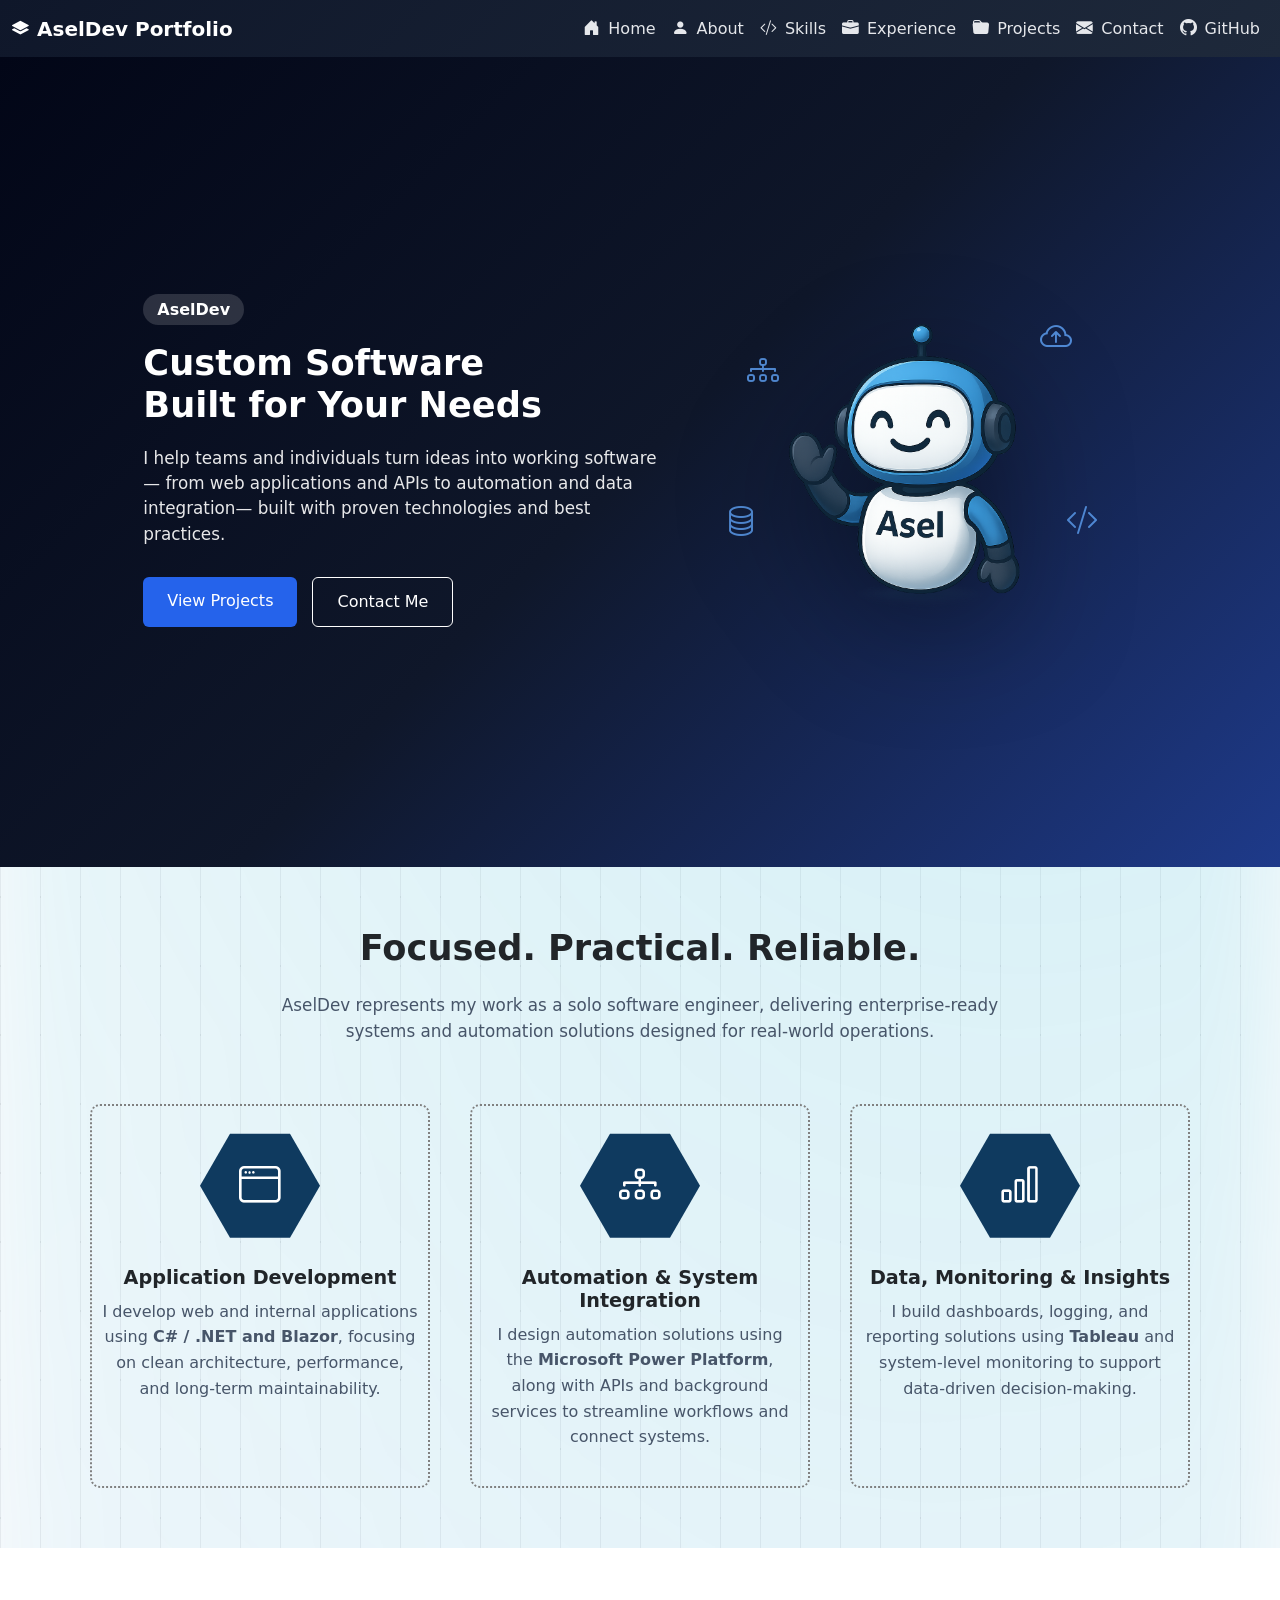
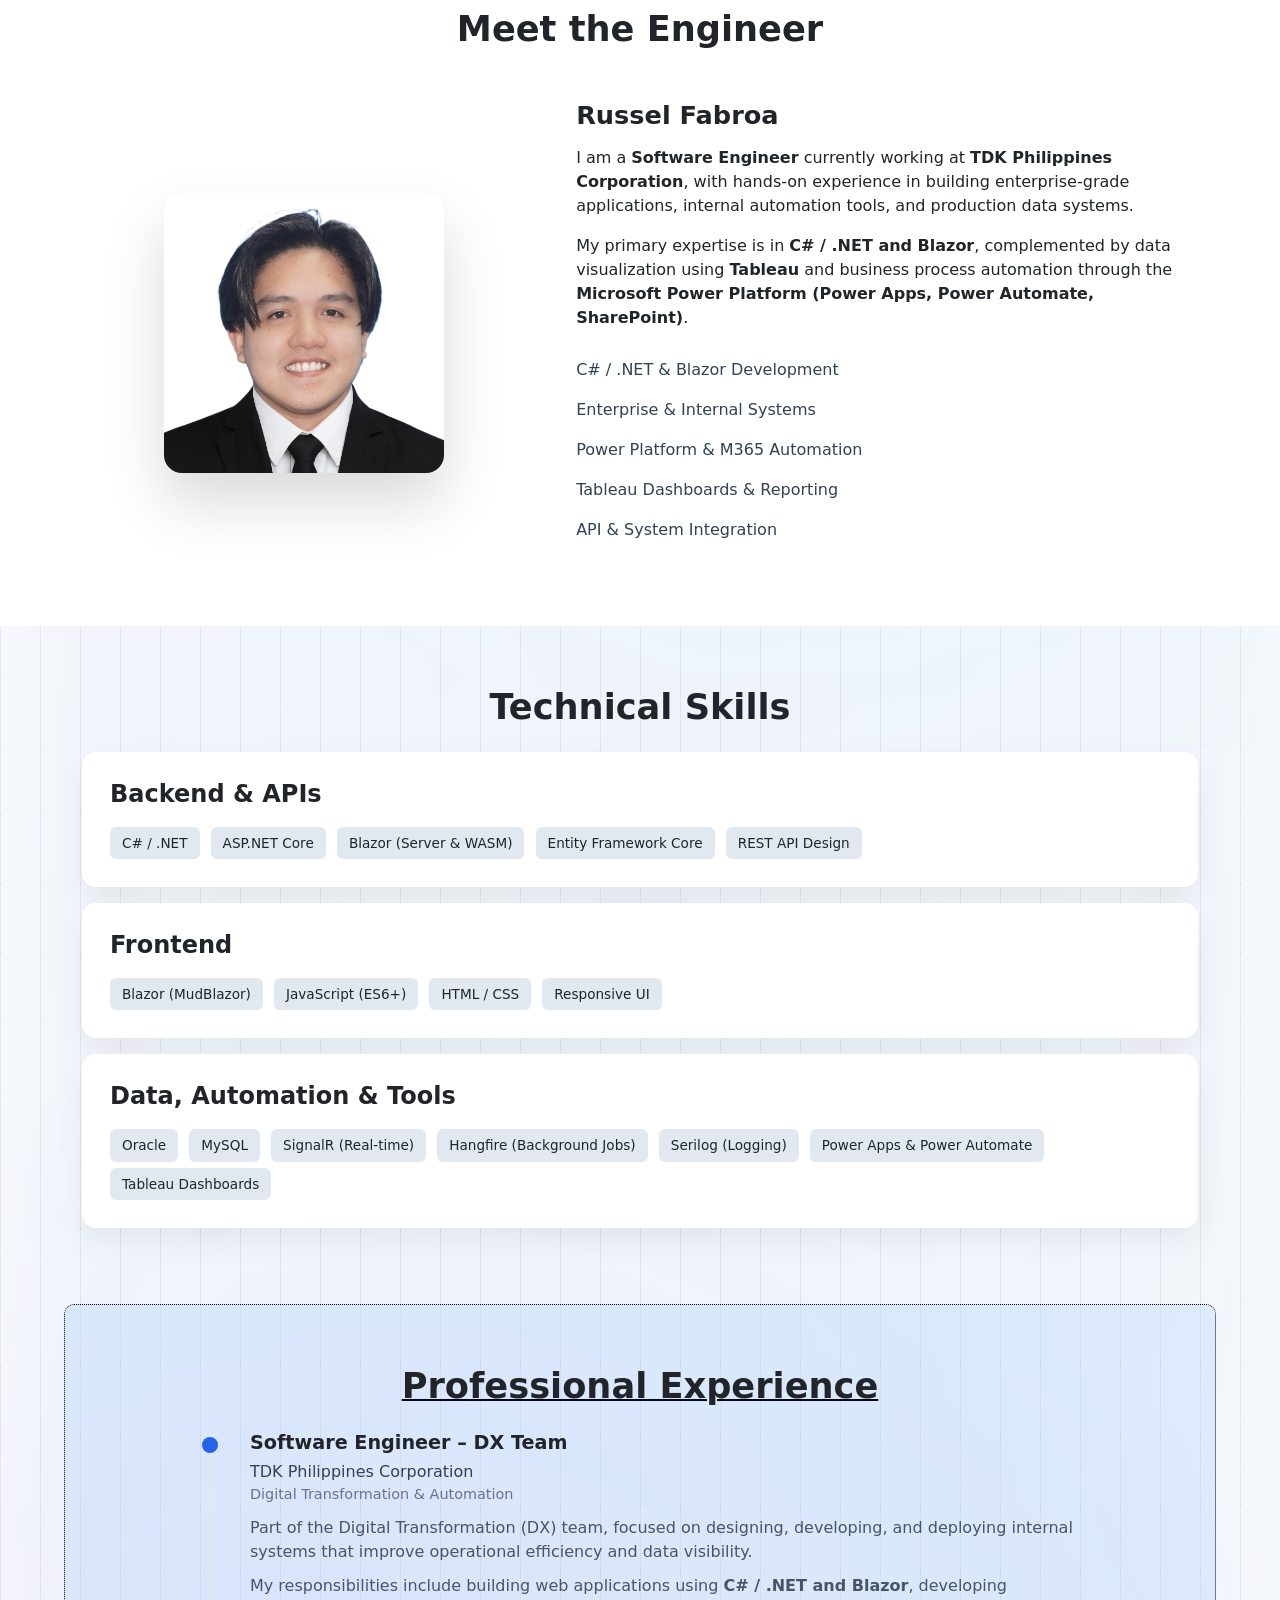
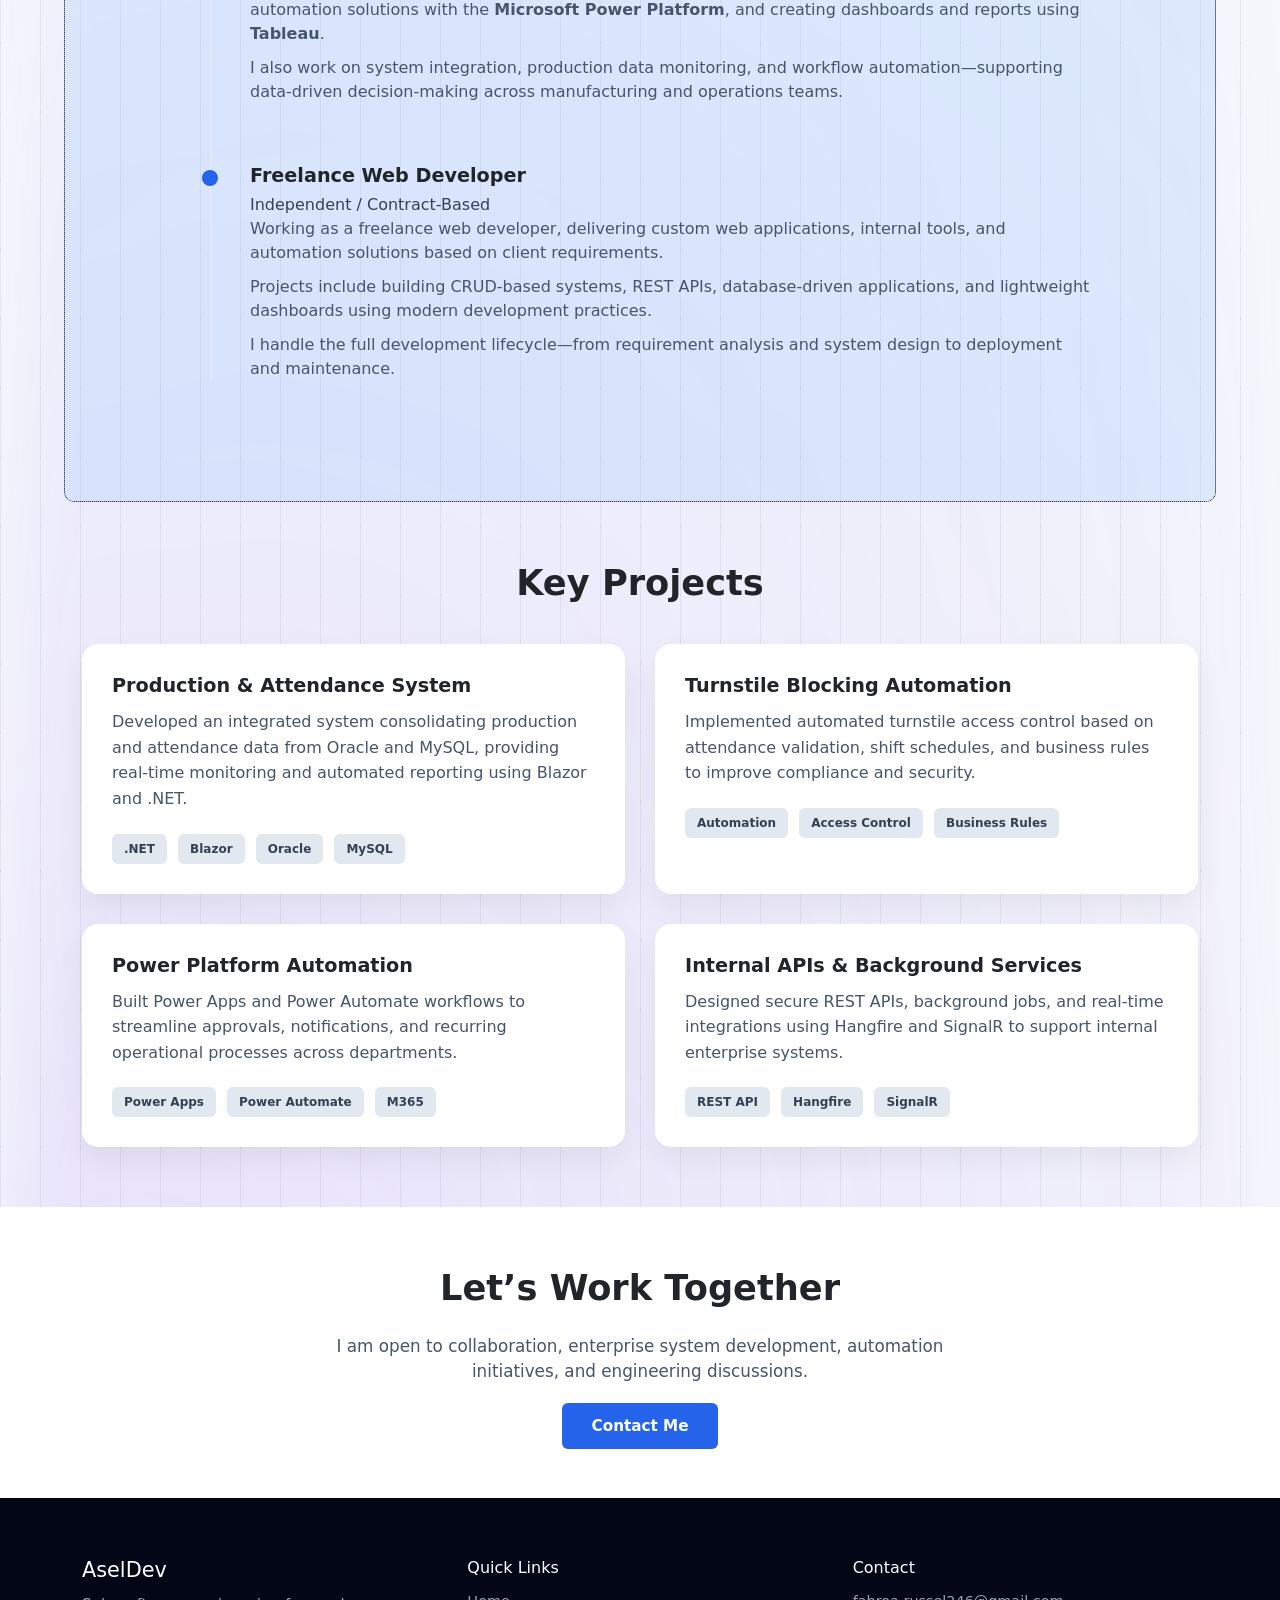
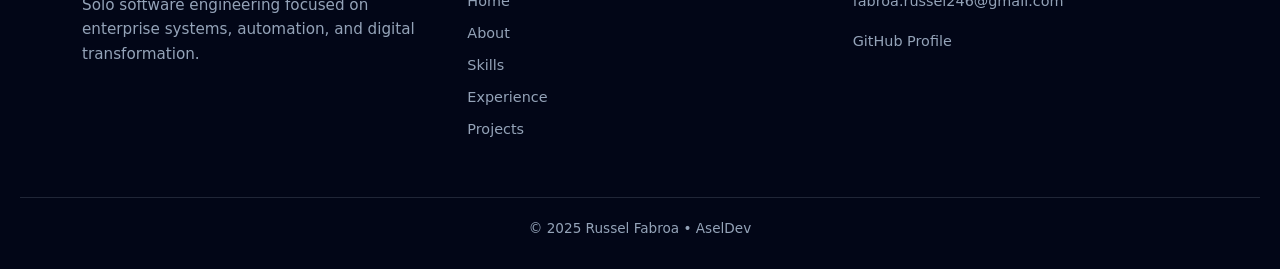
==== index.html @ ca79e7bf "fin" ====
<!DOCTYPE html>
<html lang="en">

<head>
    <meta charset="UTF-8">
    <meta name="viewport" content="width=device-width, initial-scale=1.0">
    <title>Russel Fabroa - AselDev Software Engineer Portfolio</title>

    <link rel="stylesheet" href="css/app.css">
    <link rel="stylesheet" href="css/home.css">


    <link rel="stylesheet" href="https://cdn.jsdelivr.net/npm/bootstrap-icons@1.11.3/font/bootstrap-icons.min.css">
    <link href="https://cdn.jsdelivr.net/npm/bootstrap@5.3.8/dist/css/bootstrap.min.css" rel="stylesheet"
        integrity="sha384-sRIl4kxILFvY47J16cr9ZwB07vP4J8+LH7qKQnuqkuIAvNWLzeN8tE5YBujZqJLB" crossorigin="anonymous">
    <script src="https://cdn.jsdelivr.net/npm/bootstrap@5.3.8/dist/js/bootstrap.bundle.min.js"
        integrity="sha384-FKyoEForCGlyvwx9Hj09JcYn3nv7wiPVlz7YYwJrWVcXK/BmnVDxM+D2scQbITxI"
        crossorigin="anonymous"></script>
</head>

<body>
    <div class="app-layout tech-bg">
        <nav class="navbar navbar-expand-lg navbar-dark top-navbar">
            <div class="container-fluid">

                <!-- Brand -->
                <a class="navbar-brand d-flex align-items-center" href="">
                    <span class="bi bi-layers-fill nav-icon"></span>
                    <span class="fw-semibold ms-2">AselDev Portfolio</span>
                </a>

                <!-- Toggle (Mobile) -->
                <button class="navbar-toggler" type="button" data-bs-toggle="collapse" data-bs-target="#mainNavbar"
                    aria-controls="mainNavbar" aria-expanded="false" aria-label="Toggle navigation">
                    <span class="navbar-toggler-icon"></span>
                </button>

                <!-- Menu -->
                <div class="navbar-collapse collapse" id="mainNavbar">
                    <ul class="navbar-nav mb-lg-0 mb-2 ms-auto">

                        <li class="nav-item">
                            <NavLink class="nav-link" href="" Match="NavLinkMatch.All">
                                <span class="bi bi-house-door-fill nav-icon"></span>
                                <span class="nav-text">Home</span>
                            </NavLink>
                        </li>

                        <li class="nav-item">
                            <a class="nav-link" href="#about">
                                <span class="bi bi-person-fill nav-icon"></span>
                                <span class="nav-text">About</span>
                            </a>
                        </li>

                        <li class="nav-item">
                            <a class="nav-link" href="#skills">
                                <span class="bi bi-code-slash nav-icon"></span>
                                <span class="nav-text">Skills</span>
                            </a>
                        </li>

                        <li class="nav-item">
                            <a class="nav-link" href="#experience">
                                <span class="bi bi-briefcase-fill nav-icon"></span>
                                <span class="nav-text">Experience</span>
                            </a>
                        </li>

                        <li class="nav-item">
                            <a class="nav-link" href="#projects">
                                <span class="bi bi-folder-fill nav-icon"></span>
                                <span class="nav-text">Projects</span>
                            </a>
                        </li>

                        <li class="nav-item">
                            <a class="nav-link" href="#contact">
                                <span class="bi bi-envelope-fill nav-icon"></span>
                                <span class="nav-text">Contact</span>
                            </a>
                        </li>

                        <li class="nav-item">
                            <a class="nav-link" href="https://github.com/RusselFabroa" target="_blank">
                                <span class="bi bi-github nav-icon"></span>
                                <span class="nav-text">GitHub</span>
                            </a>
                        </li>

                    </ul>
                </div>
            </div>
        </nav>

        <main class="main-content">


            <section class="hero-advanced" id="home">
                <div class="hero-container">

                    <!-- LEFT CONTENT -->
                    <div class="hero-left">
                        <span class="hero-badge">AselDev</span>

                        <h1>
                            Custom Software <br />
                            Built for Your Needs
                        </h1>

                        <p class="hero-description">
                            I help teams and individuals turn ideas into working software—
                            from web applications and APIs to automation and data integration—
                            built with proven technologies and best practices.
                        </p>

                        <div class="hero-actions">
                            <a href="#projects" class="btn-primary">View Projects</a>
                            <a href="#contact" class="btn-outline">Contact Me</a>
                        </div>
                    </div>

                    <!-- RIGHT VISUAL -->
                    <div class="hero-right">

                        <!-- Floating Icons -->
                        <span class="tech-icon icon-api bi bi-diagram-3"></span>
                        <span class="tech-icon icon-cloud bi bi-cloud-arrow-up"></span>
                        <span class="tech-icon icon-db bi bi-database"></span>
                        <span class="tech-icon icon-code bi bi-code-slash"></span>

                        <!-- Owner Image -->
                        <div class="hero-image-wrapper">
                            <!-- Replace src with your image -->
                            <img src="images/AselBot.png" alt="Russel Fabroa - AselDev" />
                        </div>
                    </div>

                </div>
            </section>



            <!-- ABOUT ASElDEV (SaaS-style) -->
            <section class="about-saas" id="about">
                <div class="container text-center">

                    <h2 class="section-title">
                        Focused. Practical. Reliable.
                    </h2>

                    <p class="section-subtitle">
                        AselDev represents my work as a solo software engineer,
                        delivering enterprise-ready systems and automation solutions
                        designed for real-world operations.
                    </p>

                    <div class="about-grid">

                        <!-- Card 1 -->
                        <div class="about-card animate-card">
                            <div class="about-icon animate-icon">
                                <i class="bi bi-window"></i>
                            </div>
                            <h4>Application Development</h4>
                            <p>
                                I develop web and internal applications using
                                <strong>C# / .NET and Blazor</strong>,
                                focusing on clean architecture, performance,
                                and long-term maintainability.
                            </p>
                        </div>

                        <!-- Card 2 -->
                        <div class="about-card animate-card">
                            <div class="about-icon animate-icon">
                                <i class="bi bi-diagram-3"></i>
                            </div>
                            <h4>Automation & System Integration</h4>
                            <p>
                                I design automation solutions using the
                                <strong>Microsoft Power Platform</strong>,
                                along with APIs and background services
                                to streamline workflows and connect systems.
                            </p>
                        </div>

                        <!-- Card 3 -->
                        <div class="about-card animate-card">
                            <div class="about-icon animate-icon">
                                <i class="bi bi-bar-chart"></i>
                            </div>
                            <h4>Data, Monitoring & Insights</h4>
                            <p>
                                I build dashboards, logging, and reporting solutions
                                using <strong>Tableau</strong> and system-level monitoring
                                to support data-driven decision-making.
                            </p>
                        </div>

                    </div>
                </div>
            </section>



            <!-- OWNER INTRODUCTION -->

            <section class="section owner-section" id="owner">
                <div class="container">

                    <h2 class="section-title text-center">Meet the Engineer</h2>

                    <div class="owner-grid">

                        <!-- LEFT: IMAGE -->
                        <div class="owner-image-wrapper">
                            <img src="images/russel3.png" alt="Russel Fabroa - Software Engineer" class="owner-image" />
                        </div>

                        <!-- RIGHT: CONTENT -->
                        <div class="owner-content">
                            <h3>Russel Fabroa</h3>

                            <p class="section-text">
                                I am a <strong>Software Engineer</strong> currently working at
                                <strong>TDK Philippines Corporation</strong>, with hands-on experience
                                in building enterprise-grade applications, internal automation tools,
                                and production data systems.
                            </p>

                            <p class="section-text">
                                My primary expertise is in <strong>C# / .NET and Blazor</strong>,
                                complemented by data visualization using <strong>Tableau</strong>
                                and business process automation through the
                                <strong>Microsoft Power Platform (Power Apps, Power Automate, SharePoint)</strong>.
                            </p>

                            <ul class="owner-highlights">
                                <li>C# / .NET & Blazor Development</li>
                                <li>Enterprise & Internal Systems</li>
                                <li>Power Platform & M365 Automation</li>
                                <li>Tableau Dashboards & Reporting</li>
                                <li>API & System Integration</li>
                            </ul>
                        </div>

                    </div>
                </div>
            </section>


            <!-- SKILLS -->
            <section class="section section-light" id="skills">
                <div class="container">

                    <h2 class="section-title fade-in text-center">Technical Skills</h2>

                    <div class="skills-grid">

                        <!-- BACKEND -->
                        <div class="skill-card fade-in delay-1">
                            <h4>Backend & APIs</h4>
                            <span>C# / .NET</span>
                            <span>ASP.NET Core</span>
                            <span>Blazor (Server & WASM)</span>
                            <span>Entity Framework Core</span>
                            <span>REST API Design</span>
                        </div>

                        <!-- FRONTEND -->
                        <div class="skill-card fade-in delay-2">
                            <h4>Frontend</h4>
                            <span>Blazor (MudBlazor)</span>
                            <span>JavaScript (ES6+)</span>
                            <span>HTML / CSS</span>
                            <span>Responsive UI</span>
                        </div>

                        <!-- DATA & AUTOMATION -->
                        <div class="skill-card fade-in delay-3">
                            <h4>Data, Automation & Tools</h4>
                            <span>Oracle</span>
                            <span>MySQL</span>
                            <span>SignalR (Real-time)</span>
                            <span>Hangfire (Background Jobs)</span>
                            <span>Serilog (Logging)</span>
                            <span>Power Apps & Power Automate</span>
                            <span>Tableau Dashboards</span>
                        </div>

                    </div>
                </div>
            </section>

            <!-- EXPERIENCE -->
            <section class="section" id="experience">
                <div class="container">

                    <h2 class="section-title fade-in custom-underline text-center">Professional Experience</h2>

                    <div class="timeline">

                        <!-- TDK EXPERIENCE -->
                        <div class="timeline-item fade-in delay-1">
                            <h4>Software Engineer – DX Team</h4>
                            <span class="timeline-company">
                                TDK Philippines Corporation
                            </span>
                            <span class="timeline-period">
                                Digital Transformation & Automation
                            </span>

                            <p>
                                Part of the Digital Transformation (DX) team, focused on
                                designing, developing, and deploying internal systems
                                that improve operational efficiency and data visibility.
                            </p>

                            <p>
                                My responsibilities include building web applications using
                                <strong>C# / .NET and Blazor</strong>, developing automation solutions
                                with the <strong>Microsoft Power Platform</strong>, and creating
                                dashboards and reports using <strong>Tableau</strong>.
                            </p>

                            <p>
                                I also work on system integration, production data monitoring,
                                and workflow automation—supporting data-driven decision-making
                                across manufacturing and operations teams.
                            </p>
                        </div>

                        <!-- FREELANCE EXPERIENCE -->
                        <div class="timeline-item fade-in delay-2">
                            <h4>Freelance Web Developer</h4>
                            <span class="timeline-company">
                                Independent / Contract-Based
                            </span>

                            <p>
                                Working as a freelance web developer, delivering custom web
                                applications, internal tools, and automation solutions
                                based on client requirements.
                            </p>

                            <p>
                                Projects include building CRUD-based systems, REST APIs,
                                database-driven applications, and lightweight dashboards
                                using modern development practices.
                            </p>

                            <p>
                                I handle the full development lifecycle—from requirement
                                analysis and system design to deployment and maintenance.
                            </p>
                        </div>

                    </div>
                </div>
            </section>

            <!-- PROJECTS -->
            <section class="section section-light" id="projects">
                <div class="container">

                    <h2 class="section-title fade-in text-center">Key Projects</h2>

                    <div class="projects-grid">

                        <!-- PROJECT 1 -->
                        <div class="project-card fade-in delay-1">
                            <h4>Production & Attendance System</h4>
                            <p>
                                Developed an integrated system consolidating production
                                and attendance data from Oracle and MySQL, providing
                                real-time monitoring and automated reporting using
                                Blazor and .NET.
                            </p>

                            <div class="project-tags">
                                <span>.NET</span>
                                <span>Blazor</span>
                                <span>Oracle</span>
                                <span>MySQL</span>
                            </div>
                        </div>

                        <!-- PROJECT 2 -->
                        <div class="project-card fade-in delay-2">
                            <h4>Turnstile Blocking Automation</h4>
                            <p>
                                Implemented automated turnstile access control
                                based on attendance validation, shift schedules,
                                and business rules to improve compliance and security.
                            </p>

                            <div class="project-tags">
                                <span>Automation</span>
                                <span>Access Control</span>
                                <span>Business Rules</span>
                            </div>
                        </div>

                        <!-- PROJECT 3 -->
                        <div class="project-card fade-in delay-3">
                            <h4>Power Platform Automation</h4>
                            <p>
                                Built Power Apps and Power Automate workflows to
                                streamline approvals, notifications, and recurring
                                operational processes across departments.
                            </p>

                            <div class="project-tags">
                                <span>Power Apps</span>
                                <span>Power Automate</span>
                                <span>M365</span>
                            </div>
                        </div>

                        <!-- PROJECT 4 -->
                        <div class="project-card fade-in delay-1">
                            <h4>Internal APIs & Background Services</h4>
                            <p>
                                Designed secure REST APIs, background jobs,
                                and real-time integrations using Hangfire and
                                SignalR to support internal enterprise systems.
                            </p>

                            <div class="project-tags">
                                <span>REST API</span>
                                <span>Hangfire</span>
                                <span>SignalR</span>
                            </div>
                        </div>

                    </div>
                </div>
            </section>


            <!-- CONTACT -->
            <section class="section contact-section" id="contact">
                <div class="fade-in container text-center">

                    <h2 class="section-title">Let’s Work Together</h2>

                    <p class="contact-text">
                        I am open to collaboration, enterprise system development,
                        automation initiatives, and engineering discussions.
                    </p>

                    <a href="mailto:fabroa.russel246@gmail.com" class="btn-primary contact-btn">
                        Contact Me
                    </a>

                </div>
            </section>

            <!-- FOOTER -->
            <footer class="site-footer">
                <div class="footer-grid container">

                    <!-- BRAND -->
                    <div class="footer-brand">
                        <h4>AselDev</h4>
                        <p>
                            Solo software engineering focused on enterprise systems,
                            automation, and digital transformation.
                        </p>
                    </div>

                    <!-- LINKS -->
                    <div class="footer-links">
                        <h5>Quick Links</h5>
                        <ul>
                            <li><a href="#home">Home</a></li>
                            <li><a href="#about">About</a></li>
                            <li><a href="#skills">Skills</a></li>
                            <li><a href="#experience">Experience</a></li>
                            <li><a href="#projects">Projects</a></li>
                        </ul>
                    </div>

                    <!-- CONTACT -->
                    <div class="footer-contact">
                        <h5>Contact</h5>
                        <p>
                            <a href="mailto:fabroa.russel246@gmail.com">
                                fabroa.russel246@gmail.com
                            </a>
                        </p>
                        <p>
                            <a href="https://github.com/RusselFabroa" target="_blank">
                                GitHub Profile
                            </a>
                        </p>
                    </div>

                </div>

                <div class="footer-bottom">
                    © 2025 Russel Fabroa • AselDev
                </div>
            </footer>

        </main>
    </div>


</body>

</html>
---- css/app.css ----
/* /Layout/MainLayout.razor.rz.scp.css */
.page[b-68d5trx0qn] {
    position: relative;
    display: flex;
    flex-direction: column;
}

main[b-68d5trx0qn] {
    flex: 1;
}

.sidebar[b-68d5trx0qn] {
    background-image: linear-gradient(180deg, rgb(5, 39, 103) 0%, #3a0647 70%);
}

.top-row[b-68d5trx0qn] {
    background-color: #f7f7f7;
    border-bottom: 1px solid #d6d5d5;
    justify-content: flex-end;
    height: 3.5rem;
    display: flex;
    align-items: center;
}

.top-row[b-68d5trx0qn] a,
.top-row[b-68d5trx0qn] .btn-link {
    white-space: nowrap;
    margin-left: 1.5rem;
    text-decoration: none;
}

.top-row[b-68d5trx0qn] a:hover,
.top-row[b-68d5trx0qn] .btn-link:hover {
    text-decoration: underline;
}

.top-row[b-68d5trx0qn] a:first-child {
    overflow: hidden;
    text-overflow: ellipsis;
}

@media (max-width: 640.98px) {
    .top-row[b-68d5trx0qn] {
        justify-content: space-between;
    }

    .top-row[b-68d5trx0qn] a,
    .top-row[b-68d5trx0qn] .btn-link {
        margin-left: 0;
    }
}

@media (min-width: 641px) {
    .page[b-68d5trx0qn] {
        flex-direction: row;
    }

    .sidebar[b-68d5trx0qn] {
        width: 250px;
        height: 100vh;
        position: sticky;
        top: 0;
    }

    .top-row[b-68d5trx0qn] {
        position: sticky;
        top: 0;
        z-index: 1;
    }

    .top-row.auth[b-68d5trx0qn] a:first-child {
        flex: 1;
        text-align: right;
        width: 0;
    }

    .top-row[b-68d5trx0qn],
    article[b-68d5trx0qn] {
        padding-left: 2rem !important;
        padding-right: 1.5rem !important;
    }
}

/* /Layout/NavMenu.razor.rz.scp.css */
.navbar-toggler[b-f5xqklmwhl] {
    background-color: rgba(255, 255, 255, 0.1);
}

.top-row[b-f5xqklmwhl] {
    height: 3.5rem;
    background-color: rgba(0, 0, 0, 0.4);
}

.navbar-brand[b-f5xqklmwhl] {
    font-size: 1.1rem;
}

.bi[b-f5xqklmwhl] {
    display: inline-block;
    position: relative;
    width: 1.25rem;
    height: 1.25rem;
    margin-right: 0.75rem;
    top: -1px;
    background-size: cover;
}

.bi-house-door-fill-nav-menu[b-f5xqklmwhl] {
    background-image: url("data:image/svg+xml,%3Csvg xmlns='http://www.w3.org/2000/svg' width='16' height='16' fill='white' class='bi bi-house-door-fill' viewBox='0 0 16 16'%3E%3Cpath d='M6.5 14.5v-3.505c0-.245.25-.495.5-.495h2c.25 0 .5.25.5.5v3.5a.5.5 0 0 0 .5.5h4a.5.5 0 0 0 .5-.5v-7a.5.5 0 0 0-.146-.354L13 5.793V2.5a.5.5 0 0 0-.5-.5h-1a.5.5 0 0 0-.5.5v1.293L8.354 1.146a.5.5 0 0 0-.708 0l-6 6A.5.5 0 0 0 1.5 7.5v7a.5.5 0 0 0 .5.5h4a.5.5 0 0 0 .5-.5Z'/%3E%3C/svg%3E");
}

.bi-plus-square-fill-nav-menu[b-f5xqklmwhl] {
    background-image: url("data:image/svg+xml,%3Csvg xmlns='http://www.w3.org/2000/svg' width='16' height='16' fill='white' class='bi bi-plus-square-fill' viewBox='0 0 16 16'%3E%3Cpath d='M2 0a2 2 0 0 0-2 2v12a2 2 0 0 0 2 2h12a2 2 0 0 0 2-2V2a2 2 0 0 0-2-2H2zm6.5 4.5v3h3a.5.5 0 0 1 0 1h-3v3a.5.5 0 0 1-1 0v-3h-3a.5.5 0 0 1 0-1h3v-3a.5.5 0 0 1 1 0z'/%3E%3C/svg%3E");
}

.bi-list-nested-nav-menu[b-f5xqklmwhl] {
    background-image: url("data:image/svg+xml,%3Csvg xmlns='http://www.w3.org/2000/svg' width='16' height='16' fill='white' class='bi bi-list-nested' viewBox='0 0 16 16'%3E%3Cpath fill-rule='evenodd' d='M4.5 11.5A.5.5 0 0 1 5 11h10a.5.5 0 0 1 0 1H5a.5.5 0 0 1-.5-.5zm-2-4A.5.5 0 0 1 3 7h10a.5.5 0 0 1 0 1H3a.5.5 0 0 1-.5-.5zm-2-4A.5.5 0 0 1 1 3h10a.5.5 0 0 1 0 1H1a.5.5 0 0 1-.5-.5z'/%3E%3C/svg%3E");
}

.nav-item[b-f5xqklmwhl] {
    font-size: 0.9rem;
    padding-bottom: 0.5rem;
}

.nav-item:first-of-type[b-f5xqklmwhl] {
    padding-top: 1rem;
}

.nav-item:last-of-type[b-f5xqklmwhl] {
    padding-bottom: 1rem;
}

.nav-item[b-f5xqklmwhl] a {
    color: #d7d7d7;
    border-radius: 4px;
    height: 3rem;
    display: flex;
    align-items: center;
    line-height: 3rem;
}

.nav-item[b-f5xqklmwhl] a.active {
    background-color: rgba(255, 255, 255, 0.37);
    color: white;
}

.nav-item[b-f5xqklmwhl] a:hover {
    background-color: rgba(255, 255, 255, 0.1);
    color: white;
}

@media (min-width: 641px) {
    .navbar-toggler[b-f5xqklmwhl] {
        display: none;
    }

    .collapse[b-f5xqklmwhl] {
        /* Never collapse the sidebar for wide screens */
        display: block;
    }

    .nav-scrollable[b-f5xqklmwhl] {
        /* Allow sidebar to scroll for tall menus */
        height: calc(100vh - 3.5rem);
        overflow-y: auto;
    }
}


html,
body {
    font-family: 'Helvetica Neue', Helvetica, Arial, sans-serif;
    scroll-behavior: smooth;
}

h1:focus {
    outline: none;
}

a,
.btn-link {
    color: #0071c1;
}

.btn-primary {
    color: #fff;
    background-color: #1b6ec2;
    border-color: #1861ac;
}

.btn:focus,
.btn:active:focus,
.btn-link.nav-link:focus,
.form-control:focus,
.form-check-input:focus {
    box-shadow: 0 0 0 0.1rem white, 0 0 0 0.25rem #258cfb;
}

.content {
    padding-top: 1.1rem;
}

.valid.modified:not([type=checkbox]) {
    outline: 1px solid #26b050;
}

.invalid {
    outline: 1px solid red;
}

.validation-message {
    color: red;
}

#blazor-error-ui {
    background: lightyellow;
    bottom: 0;
    box-shadow: 0 -1px 2px rgba(0, 0, 0, 0.2);
    display: none;
    left: 0;
    padding: 0.6rem 1.25rem 0.7rem 1.25rem;
    position: fixed;
    width: 100%;
    z-index: 1000;
}

#blazor-error-ui .dismiss {
    cursor: pointer;
    position: absolute;
    right: 0.75rem;
    top: 0.5rem;
}

.blazor-error-boundary {
    background: url([data-uri]) no-repeat 1rem/1.8rem, #b32121;
    padding: 1rem 1rem 1rem 3.7rem;
    color: white;
}

.blazor-error-boundary::after {
    content: "An error has occurred."
}

.loading-progress {
    position: relative;
    display: block;
    width: 8rem;
    height: 8rem;
    margin: 20vh auto 1rem auto;
}

.loading-progress circle {
    fill: none;
    stroke: #e0e0e0;
    stroke-width: 0.6rem;
    transform-origin: 50% 50%;
    transform: rotate(-90deg);
}

.loading-progress circle:last-child {
    stroke: #1b6ec2;
    stroke-dasharray: calc(3.141 * var(--blazor-load-percentage, 0%) * 0.8), 500%;
    transition: stroke-dasharray 0.05s ease-in-out;
}

.loading-progress-text {
    position: absolute;
    text-align: center;
    font-weight: bold;
    inset: calc(20vh + 3.25rem) 0 auto 0.2rem;
}

.loading-progress-text:after {
    content: var(--blazor-load-percentage-text, "Loading");
}

code {
    color: #c02d76;
}


/* App layout */
.app-layout {
    min-height: 100vh;
    background-color: #fffffff2;
}


/* Main content spacing below navbar */
.main-content {
    padding-top: 0px;
    /* height of navbar */
    padding-left: 0;
    padding-right: 0;
}

.main-content,
.navbar {
    position: relative;
    z-index: 1;
}

/* Responsive padding */
@media (max-width: 768px) {
    .main-content {
        padding-top: 0px;
        padding-left: 0px;
        padding-right: 0px;
    }

}

/* Navbar base */
.top-navbar {
    background: linear-gradient(135deg, #0f172a, #1e293b);
    padding: 0.6rem 1rem;
    box-shadow: 0 4px 20px rgba(0, 0, 0, 0.15);
}

/* Nav links */
.navbar .nav-link {
    display: flex;
    align-items: center;
    gap: 8px;
    color: #e5e7eb !important;
    font-weight: 500;
    padding: 8px 14px;
    border-radius: 6px;
    transition: background-color 0.25s ease, transform 0.25s ease;
}

/* Icon styling */
.navbar .nav-icon {
    font-size: 1.05rem;
    transition: transform 0.25s ease, color 0.25s ease;
}

/* Hover animation */
.navbar .nav-link:hover {
    background-color: rgba(37, 99, 235, 0.18);
}

.navbar .nav-link:hover .nav-icon {
    transform: translateY(-2px) scale(1.1);
    color: #60a5fa;
}

/* Active link */
.navbar .nav-link.active {
    background-color: rgba(37, 99, 235, 0.3);
}

.navbar-nav li::before {
    content: none !important;
}

/* Mobile spacing */
@media (max-width: 991px) {
    .navbar-nav {
        padding-top: 10px;
    }
}


/* =========================================
   TECH BACKGROUND – CONTINUOUS HEX GRID
   + SOFT GRADIENT GLOW
========================================= */
.tech-bg {
    position: relative;
    min-height: 100vh;
    width: 100%;
    background-color: #f8fafc;
    /* Very light slate background */
    overflow: hidden;
    /* Prevents scrollbars from the blur effects */
}

/* LAYER 1: THE HEXAGON GRID */
.tech-bg::before {
    content: "";
    position: absolute;
    inset: 0;
    z-index: 0;
    /* Clean Slate-Blue lines */
    --line-color: rgba(51, 65, 85, 0.08);
    background-image: linear-gradient(90deg, var(--line-color) 1px, transparent 1px), linear-gradient(0deg, var(--line-color) 1px, transparent 1px);
    /* NOTE: Creating perfect CSS hexagons is mathematically heavy. 
               This is a 'Tech Grid' alternative that is much cleaner. 
               If you strictly need hexagons, an SVG background is best, 
               but here is a CSS-only hexagon approximation: */
    background-image: linear-gradient(30deg, var(--line-color) 1px, transparent 1px), linear-gradient(150deg, var(--line-color) 1px, transparent 1px), linear-gradient(90deg, var(--line-color) 1px, transparent 1px);
    /* This size ratio creates the hexagon shape */
    background-size: 40px 69px;
    background-position: 0 0;
    pointer-events: none;
}

/* LAYER 2: THE "GLOW" ORBS */
.tech-bg::after {
    content: "";
    position: absolute;
    inset: 0;
    z-index: 0;
    /* 1. Top Right: Cyan/Teal (Modern Tech)
               2. Bottom Left: Violet/Purple (Creative Tech)
               3. Center: Subtle Blue 
            */
    background: radial-gradient(circle at 80% 10%, rgba(6, 182, 212, 0.15) 0%, transparent 40%), radial-gradient(circle at 10% 90%, rgba(139, 92, 246, 0.15) 0%, transparent 40%), radial-gradient(circle at 50% 50%, rgba(59, 130, 246, 0.05) 0%, transparent 60%);
    /* This blurs the gradients to make them look like gas/light */
    filter: blur(40px);
    pointer-events: none;
}
---- css/home.css ----
/* HERO ADVANCED */
.hero-advanced {
    min-height: 90vh;
    background: linear-gradient(135deg, #020617, #0f172a, #1e3a8a);
    display: flex;
    align-items: center;
    color: #fff;

}

.hero-container {
    max-width: 1200px;
    margin: auto;
    padding: 0 24px;
    display: grid;
    grid-template-columns: 1.2fr 1fr;
    gap: 40px;
}

/* LEFT */
.hero-left h1 {
    font-size: 2.2rem;
    font-weight: 700;
    margin: 20px 0;
}

.hero-description {
    max-width: 520px;
    font-size: 1.05rem;
    opacity: 0.9;
}

.hero-badge {
    background: rgba(255, 255, 255, 0.15);
    padding: 6px 14px;
    border-radius: 20px;
    font-weight: 600;
}

.hero-actions {
    margin-top: 30px;
    display: flex;
    gap: 15px;
}

/* RIGHT */
.hero-right {
    position: relative;
    display: flex;
    justify-content: center;
    align-items: center;
}

.hero-image-wrapper {
    position: relative;
    z-index: 2;
}

.hero-image-wrapper img {
    width: 320px;
    max-width: 100%;
    filter: drop-shadow(0 30px 60px rgba(0, 0, 0, 0.4));
}

/* TECH ICONS */
.tech-icon {
    position: absolute;
    font-size: 2rem;
    color: rgba(96, 165, 250, 0.8);
    animation: float 6s ease-in-out infinite;
}

.icon-api {
    top: 15%;
    left: 10%;
    animation-delay: 0s;
}

.icon-cloud {
    top: 5%;
    right: 15%;
    animation-delay: 1s;
}

.icon-db {
    bottom: 25%;
    left: 5%;
    animation-delay: 2s;
}

.icon-code {
    bottom: 25%;
    right: 9%;
    animation-delay: 3s;
}

/* FLOAT ANIMATION */
@keyframes float {

    0%,
    100% {
        transform: translateY(0);
    }

    50% {
        transform: translateY(-15px);
    }

}

/* RESPONSIVE */
@media (max-width: 900px) {
    .hero-container {
        grid-template-columns: 1fr;
        text-align: center;
    }

    .hero-left {
        order: 2;
    }

    .hero-right {
        order: 1;
        margin-bottom: 30px;
    }

    .hero-actions {
        justify-content: center;
    }

}

/* SECTIONS */
.section {
    padding: 60px 20px;
}


.section-title {
    margin-top: 0;
    margin-bottom: 24px;
    font-size: 2.2rem;
    font-weight: 700;
    text-align: center;
}

/* BUTTONS */
.btn-primary {
    background: #2563eb;
    color: #fff;
    padding: 12px 24px;
    border-radius: 6px;
    text-decoration: none;
}

.btn-outline {
    border: 1px solid #fff;
    color: #fff;
    padding: 12px 24px;
    border-radius: 6px;
    text-decoration: none;
}

/* CARDS */
.card-grid {
    display: grid;
    gap: 20px;
    grid-template-columns: repeat(auto-fit, minmax(260px, 1fr));
}

.info-card {
    background: #fff;
    padding: 25px;
    border-radius: 12px;
    box-shadow: 0 10px 25px rgba(0, 0, 0, 0.05);
}





/* RESPONSIVE */
@media (max-width: 768px) {
    .owner-grid {
        grid-template-columns: 1fr;
    }

    .hero-advanced {
        padding: 20px 0px;
    }

}


.about-saas {
    padding: 60px 20px;
    /*   background-color: #ffffff; */
}



.section-subtitle {
    max-width: 720px;
    margin: 0 auto 60px;
    font-size: 1.05rem;
    color: #475569;
}

/* GRID */
.about-grid {
    display: grid;
    grid-template-columns: repeat(auto-fit, minmax(260px, 1fr));
    gap: 40px;
    max-width: 1100px;
    margin: auto;
}

/* CARD */
.about-card {
    padding: 20px 10px;
    border: 2px dotted gray;
    border-radius: 10px;
}

.about-card h4 {
    margin: 20px 0 10px;
    font-size: 1.2rem;
    font-weight: 600;
}

.about-card p {
    color: #475569;
    line-height: 1.6;
}

/* ICON */
.about-icon {
    width: 120px;
    height: 120px;
    margin: 0 auto;
    background-color: #0f3a5f;
    /* deep tech blue */
    display: flex;
    align-items: center;
    justify-content: center;
    /* HEXAGON SHAPE */
    clip-path: polygon(25% 6.7%, 75% 6.7%, 100% 50%, 75% 93.3%, 25% 93.3%, 0% 50%);
    transition: transform 0.35s ease, background-color 0.35s ease;
}

.about-icon i {
    font-size: 2.6rem;
    color: #ffffff;
}

/* ================================
       ABOUT SECTION ANIMATIONS
    ================================ */

/* CARD BASE */
.animate-card {
    transition: transform 0.35s ease, box-shadow 0.35s ease;
}

/* Card hover lift */
.animate-card:hover {
    transform: translateY(-10px);
    box-shadow: 0 25px 50px rgba(0, 0, 0, 0.12);
}

/* ICON BASE */
.animate-icon {
    position: relative;
    transition: transform 0.35s ease, background-color 0.35s ease;
    animation: icon-float 6s ease-in-out infinite;
}

/* Icon hover effect */
.animate-card:hover .animate-icon {
    transform: scale(1.1);
    background-color: #2563eb;
}

/* Icon hover glow */
.animate-card:hover .animate-icon i {
    color: #ffffff;
}

/* FLOATING ICON ANIMATION */
@keyframes icon-float {

    0%,
    100% {
        transform: translateY(0);
    }

    50% {
        transform: translateY(-6px);
    }

}

/* OWNER SECTION */
.owner-section {
    background-color: #ffffff;
}

/* GRID */
.owner-grid {
    display: grid;
    grid-template-columns: 1fr 1.4fr;
    gap: 50px;
    align-items: center;
    margin-top: 50px;
}

/* IMAGE */
.owner-image-wrapper {
    display: flex;
    justify-content: center;
}

.owner-image {
    width: 280px;
    max-width: 100%;
    border-radius: 18px;
    box-shadow: 0 30px 60px rgba(0, 0, 0, 0.15);
    background-color: #f8fafc;
}

/* CONTENT */
.owner-content h3 {
    font-size: 1.6rem;
    font-weight: 600;
    margin-bottom: 15px;
}

/* HIGHLIGHTS */
.owner-highlights {
    margin-top: 20px;
    padding-left: 0;
    list-style: none;
}

.owner-highlights li {
    padding: 8px 0;
    font-weight: 500;
    color: #334155;
}

/* RESPONSIVE */
@media (max-width: 900px) {
    .owner-grid {
        grid-template-columns: 1fr;
        text-align: center;
    }

    .owner-image {
        margin-bottom: 10px;
    }

    .owner-highlights {
        text-align: left;
        display: inline-block;
    }

}

/* ================================
       FADE-IN ANIMATION
    ================================ */
.fade-in {
    opacity: 0;
    transform: translateY(30px);
    animation: fadeUp 0.8s ease forwards;
}

@keyframes fadeUp {
    to {
        opacity: 1;
        transform: translateY(0);
    }

}

/* STAGGERED DELAYS */
.delay-1 {
    animation-delay: 0.2s;
}

.delay-2 {
    animation-delay: 0.4s;
}

.delay-3 {
    animation-delay: 0.6s;
}

/* SKILL CARD POLISH */
.skill-card {
    background: #ffffff;
    padding: 28px;
    border-radius: 14px;
    box-shadow: 0 12px 30px rgba(0, 0, 0, 0.06);
    transition: transform 0.3s ease, box-shadow 0.3s ease;
    margin-bottom: 1rem;
}

.skill-card:hover {
    transform: translateY(-6px);
    box-shadow: 0 25px 50px rgba(0, 0, 0, 0.12);
}

.skill-card h4 {
    margin-bottom: 12px;
    font-weight: 600;
}

/* SKILL TAGS */
.skill-card span {
    display: inline-block;
    background: #e2e8f0;
    margin: 6px 6px 0 0;
    padding: 6px 12px;
    border-radius: 6px;
    font-size: 0.85rem;
    font-weight: 500;
}

/* ================================
       EXPERIENCE TIMELINE
    ================================ */

#experience {
    border: 1px dotted #020617;
    border-radius: 10px;
    margin: 0 5%;
    background-color: rgba(154, 198, 252, 0.242)
}

.timeline {
    max-width: 900px;
    margin: 6px auto 0;
    position: relative;
    /*     border: 1px solid black; */
}

.timeline::before {
    content: "";
    position: absolute;
    left: 20px;
    top: 0;
    bottom: 0;
    width: 2px;
    background: #e2e8f0;
}

.timeline-item {
    position: relative;
    padding-left: 60px;
    margin-bottom: 60px;
}

.timeline-item::before {
    content: "";
    position: absolute;
    left: 12px;
    top: 6px;
    width: 16px;
    height: 16px;
    background: #2563eb;
    border-radius: 50%;
}

/* CONTENT */
.timeline-item h4 {
    font-size: 1.2rem;
    font-weight: 600;
    margin-bottom: 6px;
}

.timeline-company {
    display: block;
    font-weight: 500;
    color: #334155;
}

.timeline-period {
    display: block;
    font-size: 0.9rem;
    color: #64748b;
    margin-bottom: 10px;
}

.timeline-item p {
    color: #475569;
    margin-bottom: 10px;
}

/* RESPONSIVE */
@media (max-width: 768px) {
    .timeline::before {
        left: 10px;
    }

    .timeline-item {
        padding-left: 40px;
    }

    .timeline-item::before {
        left: 4px;
    }

}

/* ================================
       PROJECTS SECTION
    ================================ */

.projects-grid {
    display: grid;
    gap: 30px;
    grid-template-columns: repeat(auto-fit, minmax(380px, 1fr));
    margin-top: 40px;
}

/* CARD */
.project-card {
    background: #ffffff;
    padding: 30px;
    border-radius: 16px;
    box-shadow: 0 12px 30px rgba(0, 0, 0, 0.06);
    transition: transform 0.35s ease, box-shadow 0.35s ease;
}

.project-card:hover {
    transform: translateY(-8px);
    box-shadow: 0 28px 60px rgba(0, 0, 0, 0.14);
}

.project-card h4 {
    font-size: 1.2rem;
    font-weight: 600;
    margin-bottom: 12px;
}

.project-card p {
    color: #475569;
    line-height: 1.6;
    margin-bottom: 18px;
}

/* TAGS */
.project-tags span {
    display: inline-block;
    background: #e2e8f0;
    color: #334155;
    padding: 6px 12px;
    border-radius: 6px;
    font-size: 0.75rem;
    font-weight: 600;
    margin: 4px 6px 0 0;
}

/* ================================
       CONTACT SECTION
    ================================ */

.contact-section {
    background-color: #ffffff;
}

.contact-text {
    max-width: 640px;
    margin: 0 auto 30px;
    font-size: 1.05rem;
    color: #475569;
}

.contact-btn {
    padding: 14px 30px;
    font-size: 0.95rem;
    font-weight: 600;
}

/* ================================
       FOOTER
    ================================ */

.site-footer {
    background-color: #020617;
    color: #cbd5f5;
    padding: 60px 20px 30px;
}

.footer-grid {
    display: grid;
    gap: 40px;
    grid-template-columns: repeat(auto-fit, minmax(220px, 1fr));
    margin-bottom: 40px;
}

/* BRAND */
.footer-brand h4 {
    font-size: 1.3rem;
    margin-bottom: 10px;
    color: #ffffff;
}

.footer-brand p {
    font-size: 0.95rem;
    line-height: 1.6;
    color: #94a3b8;
}

/* LINKS */
.footer-links h5,
.footer-contact h5 {
    font-size: 1rem;
    margin-bottom: 12px;
    color: #ffffff;
}

.footer-links ul {
    list-style: none;
    padding: 0;
}

.footer-links li {
    margin-bottom: 8px;
}

.footer-links a,
.footer-contact a {
    color: #94a3b8;
    text-decoration: none;
    font-size: 0.9rem;
}

.footer-links a:hover,
.footer-contact a:hover {
    color: #60a5fa;
}

/* BOTTOM */
.footer-bottom {
    border-top: 1px solid rgba(148, 163, 184, 0.2);
    padding-top: 20px;
    text-align: center;
    font-size: 0.85rem;
    color: #94a3b8;
}

/* Basic underline with custom color */
.custom-underline {
    text-decoration-line: underline;
    /* Add underline */
    text-decoration-color: #020617;
    /* Set underline color */
    text-decoration-thickness: 2px;
    /* Optional: thickness */
    text-decoration-style: solid;
    /* Optional: style (solid, dotted, wavy, etc.) */
}
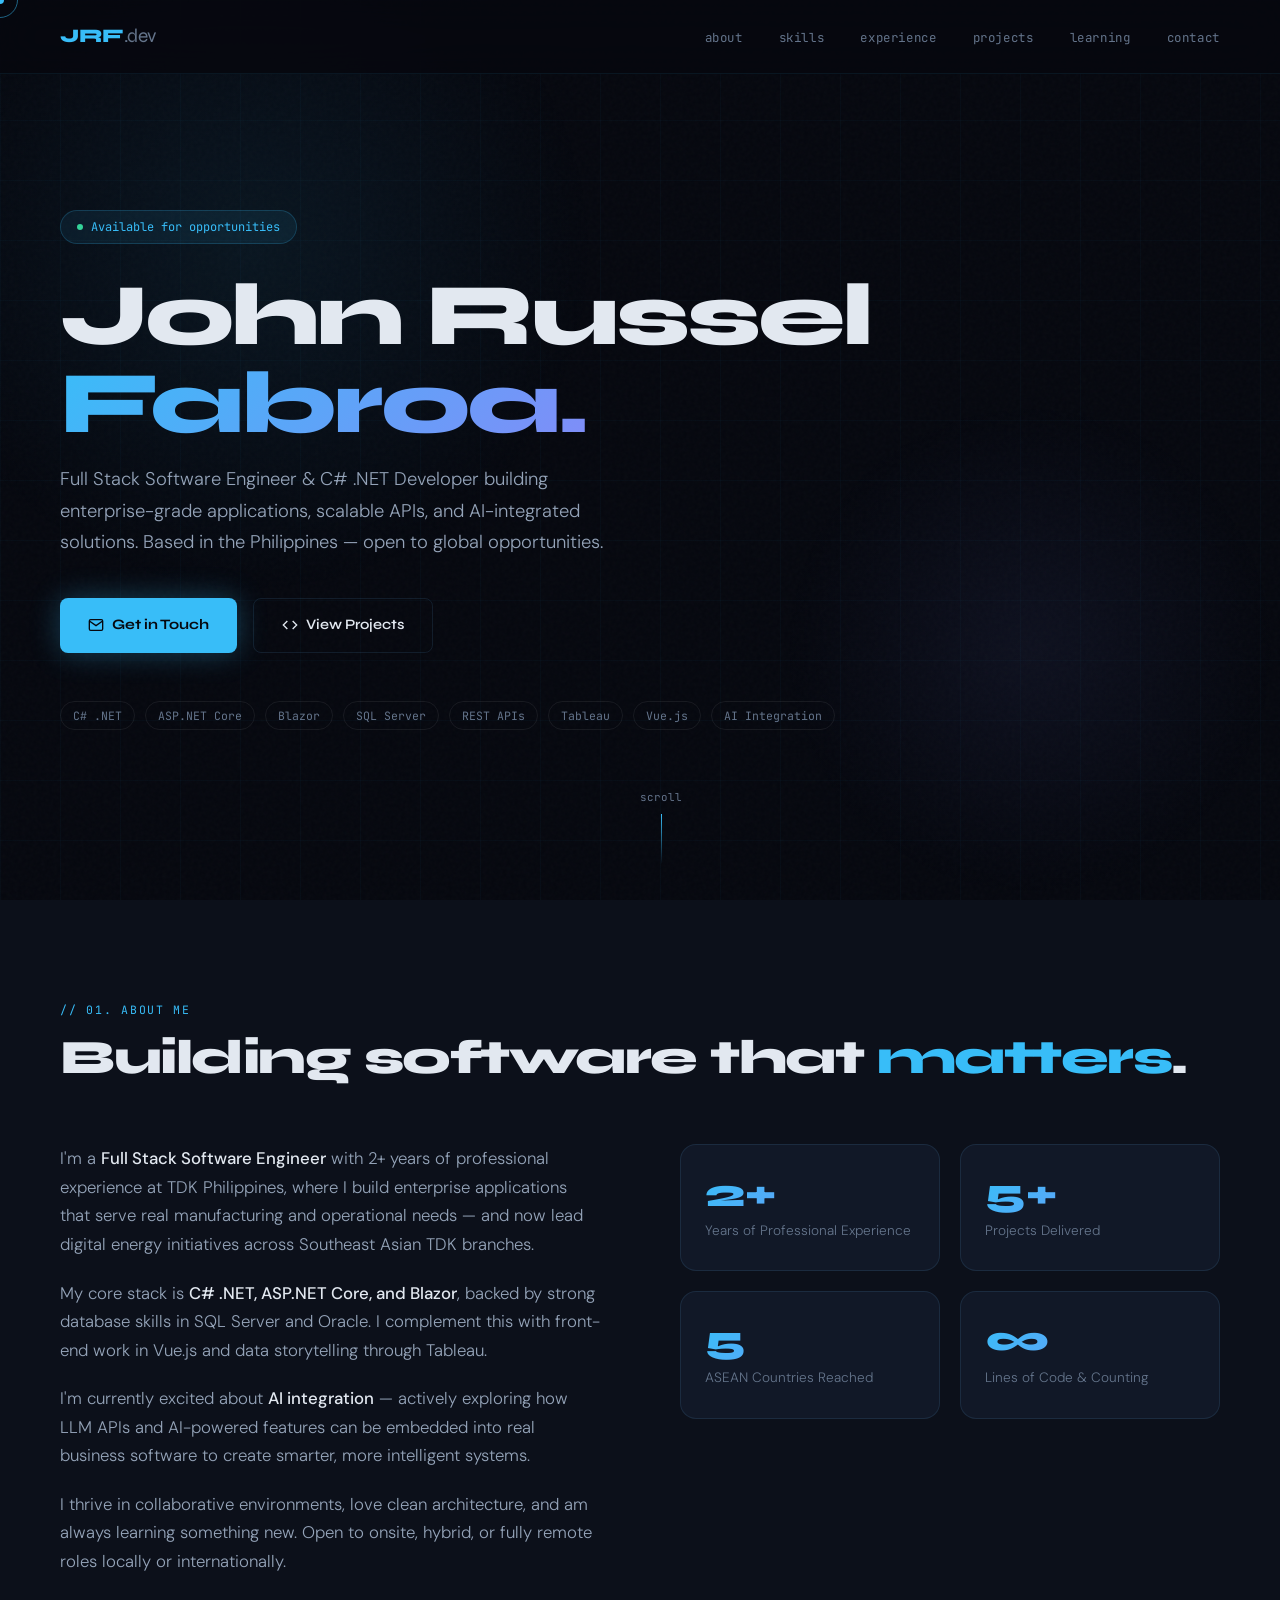
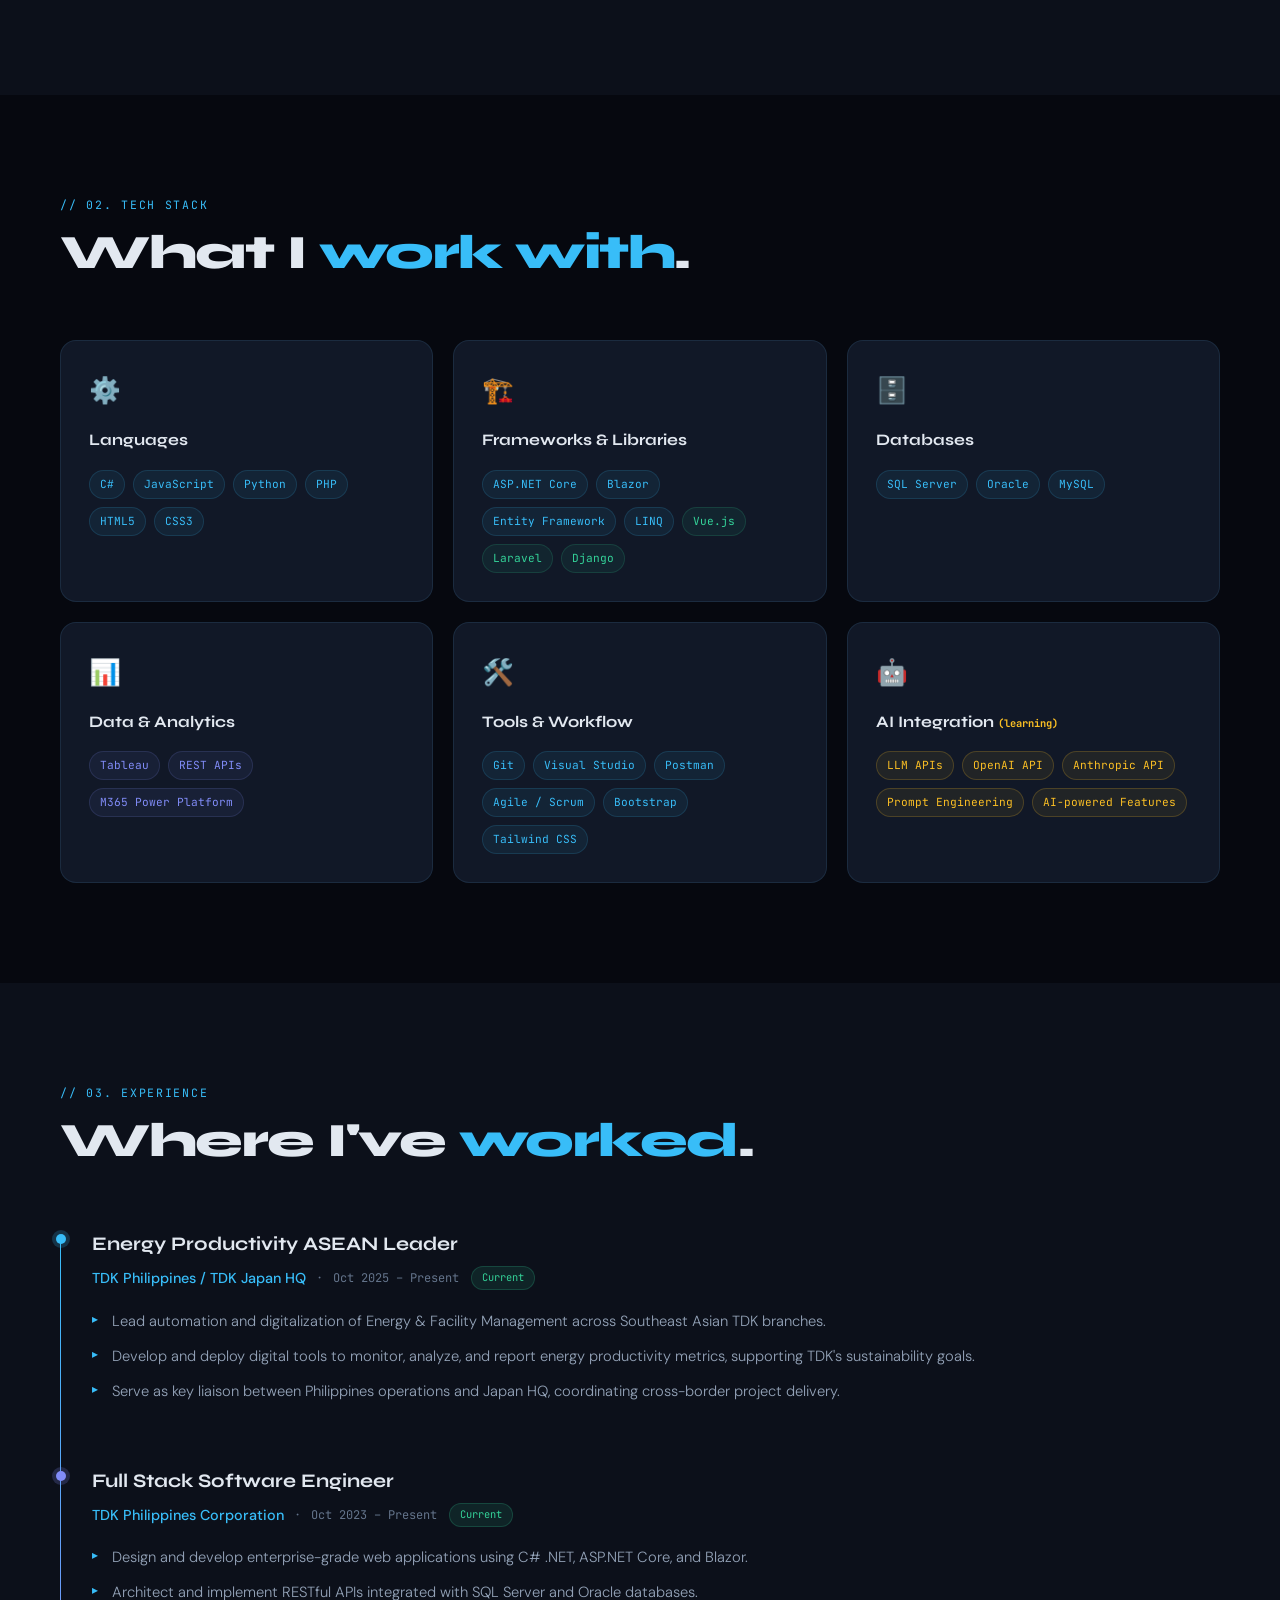
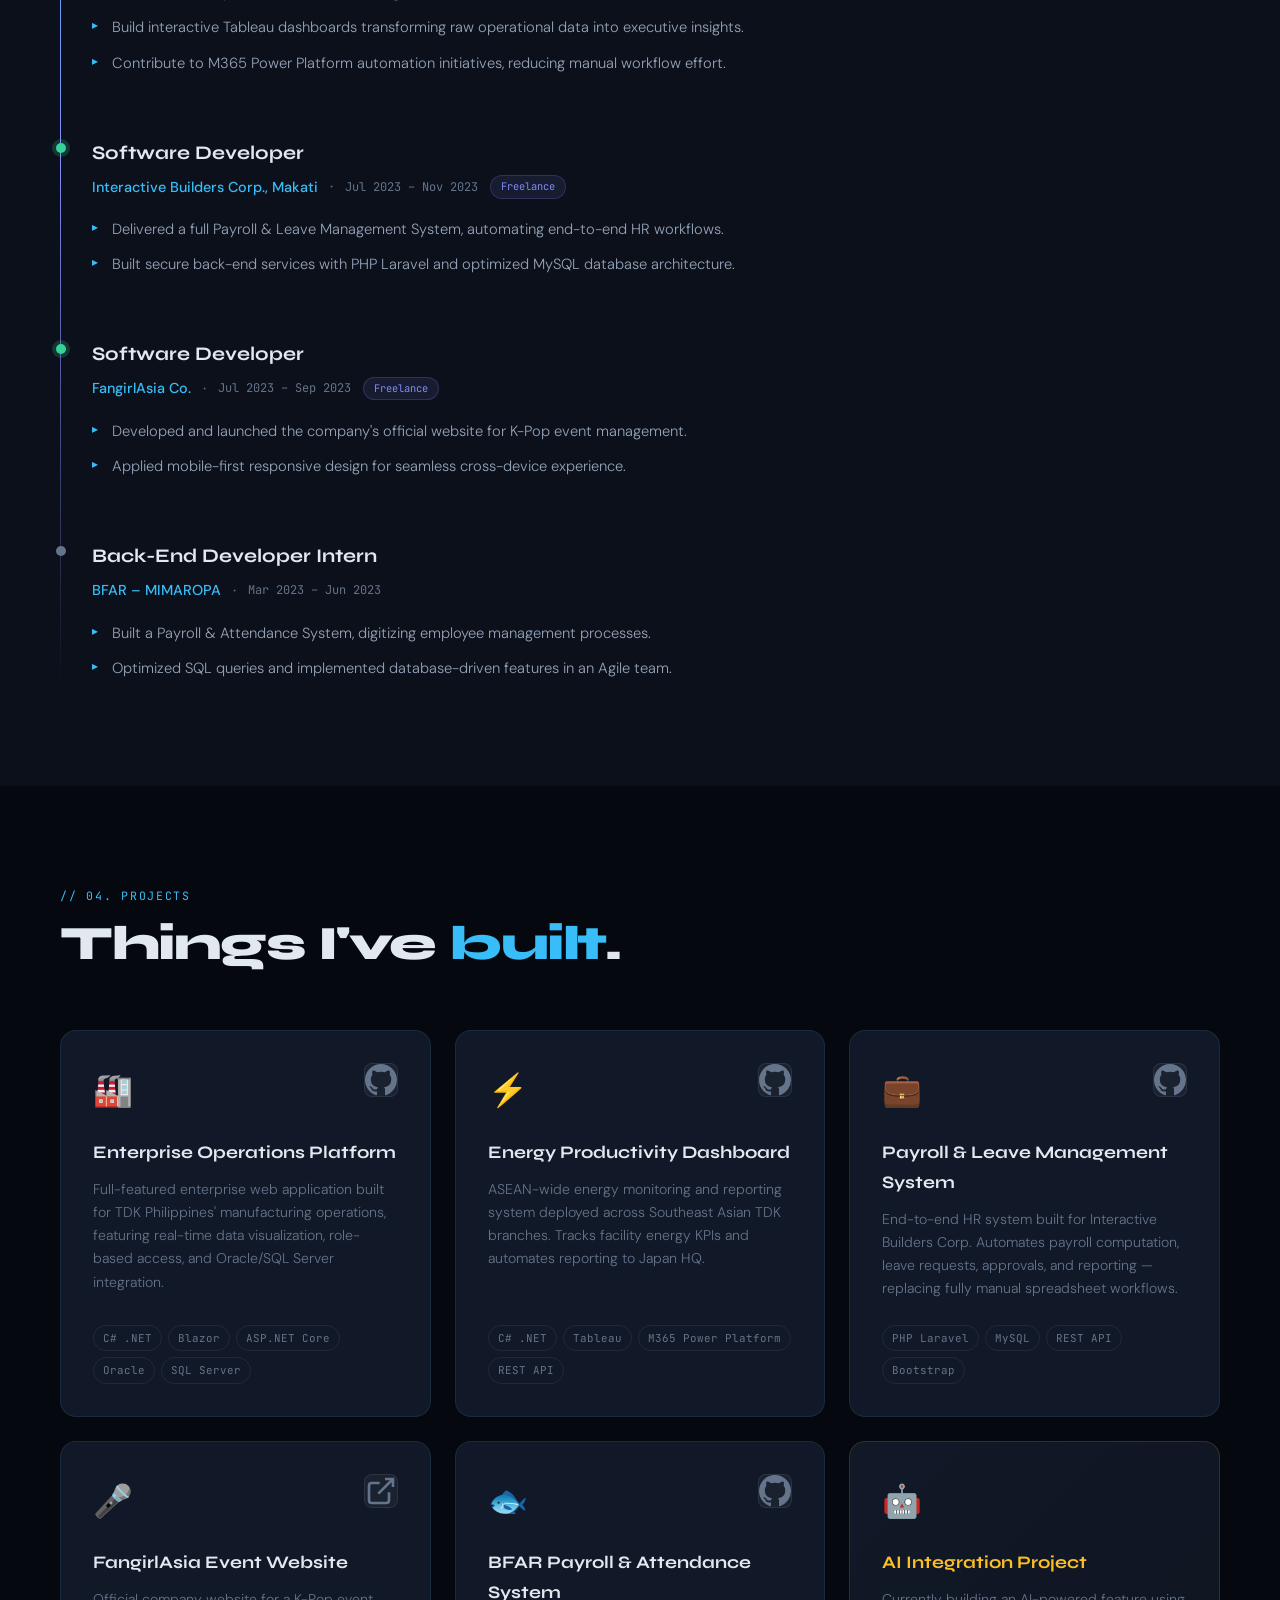
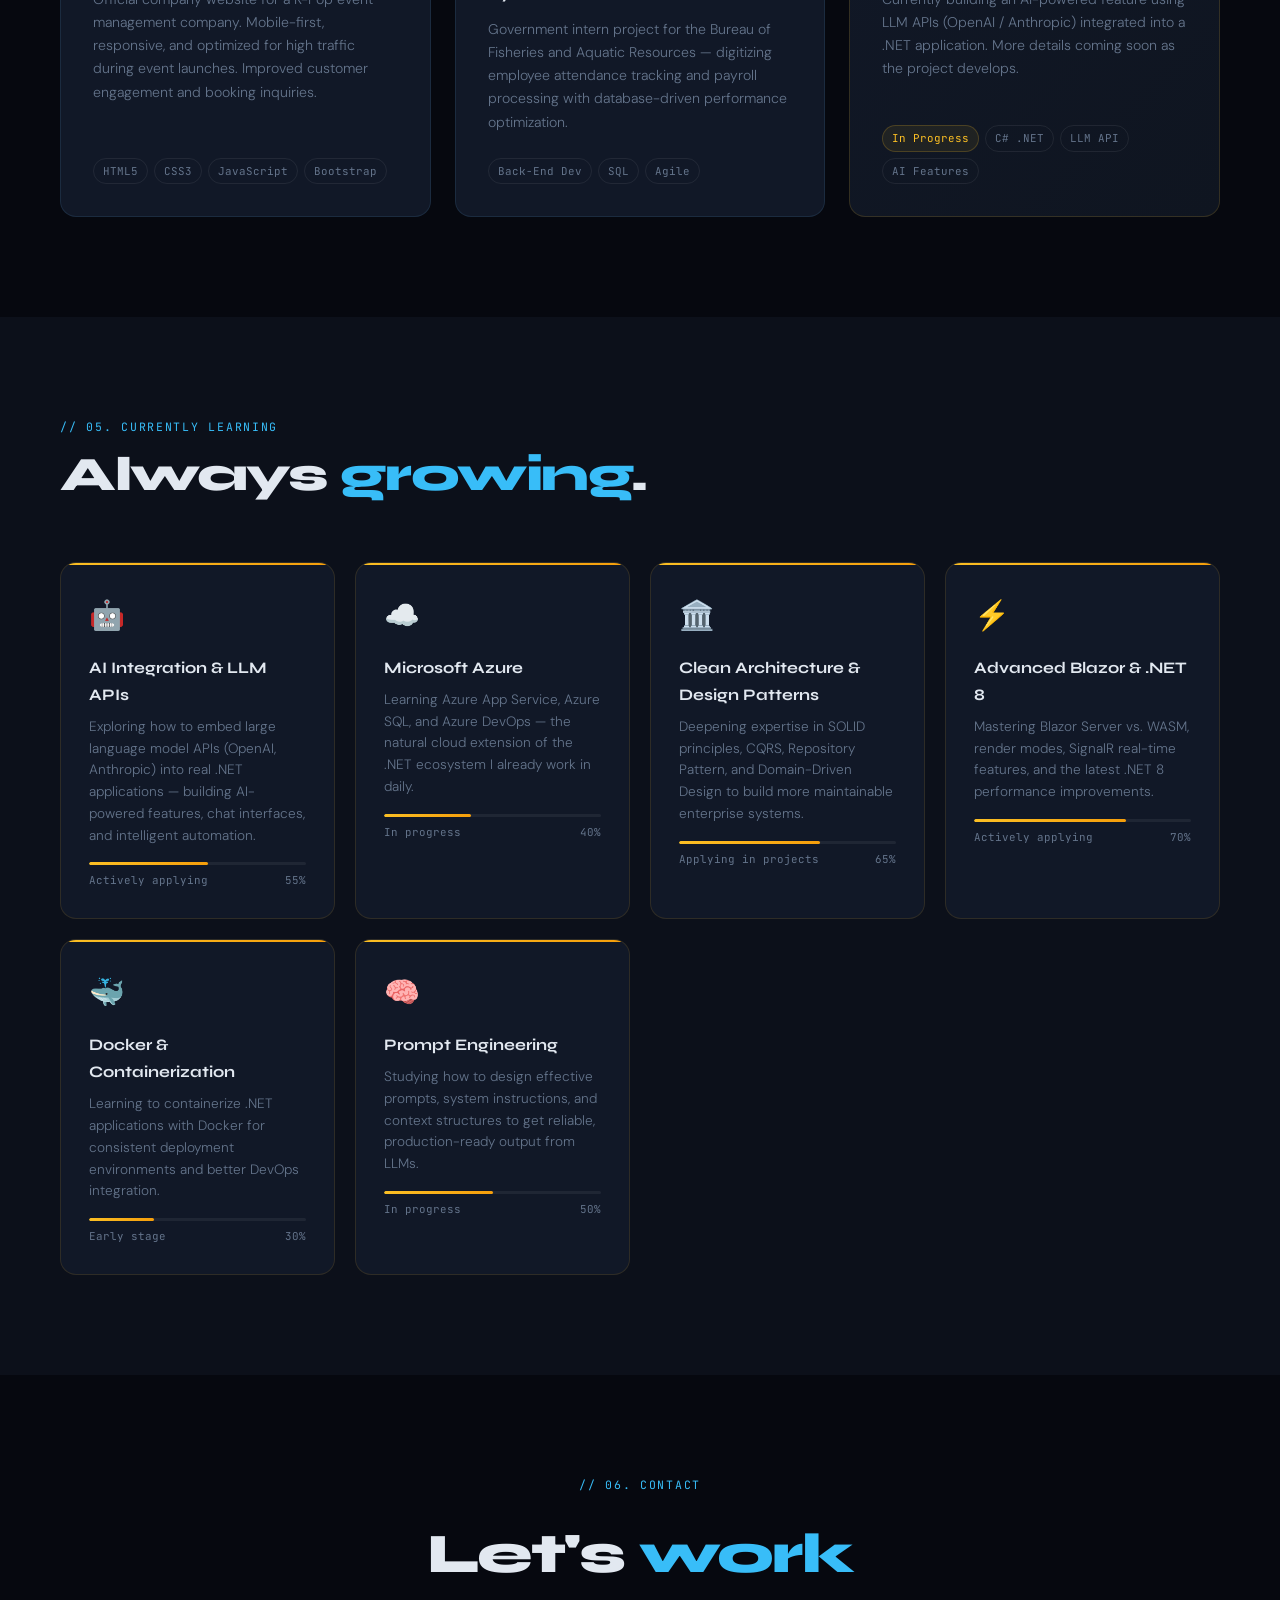
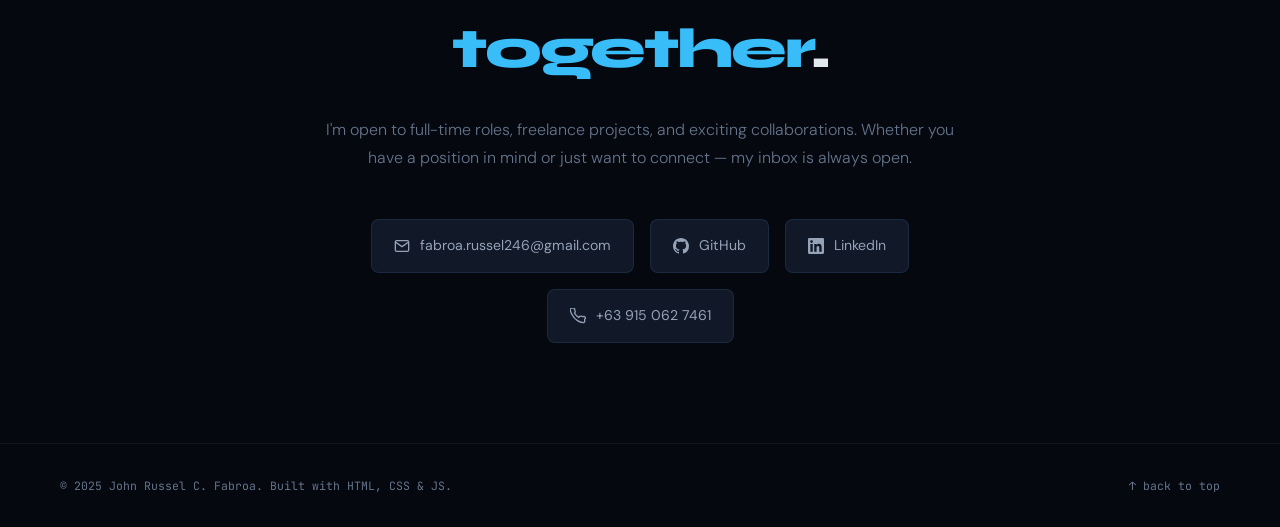
==== commit b5591386: "new profile" ====
--- a/index.html
+++ b/index.html
@@ -1,513 +1,1262 @@
 <!DOCTYPE html>
 <html lang="en">
-
 <head>
-    <meta charset="UTF-8">
-    <meta name="viewport" content="width=device-width, initial-scale=1.0">
-    <title>Russel Fabroa - AselDev Software Engineer Portfolio</title>
-
-    <link rel="stylesheet" href="css/app.css">
-    <link rel="stylesheet" href="css/home.css">
-
-
-    <link rel="stylesheet" href="https://cdn.jsdelivr.net/npm/bootstrap-icons@1.11.3/font/bootstrap-icons.min.css">
-    <link href="https://cdn.jsdelivr.net/npm/bootstrap@5.3.8/dist/css/bootstrap.min.css" rel="stylesheet"
-        integrity="sha384-sRIl4kxILFvY47J16cr9ZwB07vP4J8+LH7qKQnuqkuIAvNWLzeN8tE5YBujZqJLB" crossorigin="anonymous">
-    <script src="https://cdn.jsdelivr.net/npm/bootstrap@5.3.8/dist/js/bootstrap.bundle.min.js"
-        integrity="sha384-FKyoEForCGlyvwx9Hj09JcYn3nv7wiPVlz7YYwJrWVcXK/BmnVDxM+D2scQbITxI"
-        crossorigin="anonymous"></script>
+<meta charset="UTF-8"/>
+<meta name="viewport" content="width=device-width, initial-scale=1.0"/>
+<title>John Russel Fabroa — Full Stack Engineer</title>
+<link rel="preconnect" href="https://fonts.googleapis.com"/>
+<link rel="preconnect" href="https://fonts.gstatic.com" crossorigin/>
+<link href="https://fonts.googleapis.com/css2?family=Syne:wght@400;600;700;800&family=DM+Sans:ital,wght@0,300;0,400;0,500;1,300&family=JetBrains+Mono:wght@400;500&display=swap" rel="stylesheet"/>
+<style>
+/* ══════════════════════════════════════════════
+   DESIGN TOKENS
+══════════════════════════════════════════════ */
+:root {
+  --bg: #06080f;
+  --bg2: #0c101a;
+  --bg3: #111827;
+  --card: #111827;
+  --card-border: rgba(99,179,237,0.12);
+  --accent: #38bdf8;
+  --accent2: #818cf8;
+  --accent3: #34d399;
+  --text: #e2e8f0;
+  --text-muted: #64748b;
+  --text-dim: #94a3b8;
+  --glow: rgba(56,189,248,0.15);
+  --glow2: rgba(129,140,248,0.12);
+  --font-display: 'Syne', sans-serif;
+  --font-body: 'DM Sans', sans-serif;
+  --font-mono: 'JetBrains Mono', monospace;
+  --radius: 16px;
+  --radius-sm: 8px;
+}
+
+/* ══════════════════════════════════════════════
+   RESET & BASE
+══════════════════════════════════════════════ */
+*, *::before, *::after { box-sizing: border-box; margin: 0; padding: 0; }
+html { scroll-behavior: smooth; }
+body {
+  background: var(--bg);
+  color: var(--text);
+  font-family: var(--font-body);
+  font-size: 16px;
+  line-height: 1.7;
+  overflow-x: hidden;
+  cursor: none;
+}
+
+/* ══════════════════════════════════════════════
+   CUSTOM CURSOR
+══════════════════════════════════════════════ */
+.cursor-dot {
+  width: 8px; height: 8px;
+  background: var(--accent);
+  border-radius: 50%;
+  position: fixed; top: 0; left: 0;
+  pointer-events: none; z-index: 9999;
+  transition: transform 0.1s ease;
+  transform: translate(-50%,-50%);
+}
+.cursor-ring {
+  width: 36px; height: 36px;
+  border: 1.5px solid rgba(56,189,248,0.5);
+  border-radius: 50%;
+  position: fixed; top: 0; left: 0;
+  pointer-events: none; z-index: 9998;
+  transition: transform 0.18s ease, width 0.2s ease, height 0.2s ease, border-color 0.2s ease;
+  transform: translate(-50%,-50%);
+}
+.cursor-ring.hovered {
+  width: 56px; height: 56px;
+  border-color: var(--accent2);
+}
+
+/* ══════════════════════════════════════════════
+   NOISE OVERLAY
+══════════════════════════════════════════════ */
+body::before {
+  content: '';
+  position: fixed; inset: 0;
+  background-image: url("data:image/svg+xml,%3Csvg viewBox='0 0 256 256' xmlns='http://www.w3.org/2000/svg'%3E%3Cfilter id='noise'%3E%3CfeTurbulence type='fractalNoise' baseFrequency='0.9' numOctaves='4' stitchTiles='stitch'/%3E%3C/filter%3E%3Crect width='100%25' height='100%25' filter='url(%23noise)' opacity='1'/%3E%3C/svg%3E");
+  opacity: 0.025;
+  pointer-events: none;
+  z-index: 1;
+}
+
+/* ══════════════════════════════════════════════
+   GRID LINES BACKGROUND
+══════════════════════════════════════════════ */
+body::after {
+  content: '';
+  position: fixed; inset: 0;
+  background-image:
+    linear-gradient(rgba(56,189,248,0.03) 1px, transparent 1px),
+    linear-gradient(90deg, rgba(56,189,248,0.03) 1px, transparent 1px);
+  background-size: 60px 60px;
+  pointer-events: none;
+  z-index: 0;
+}
+
+/* ══════════════════════════════════════════════
+   NAVIGATION
+══════════════════════════════════════════════ */
+nav {
+  position: fixed; top: 0; left: 0; right: 0;
+  z-index: 100;
+  padding: 20px 60px;
+  display: flex; align-items: center; justify-content: space-between;
+  background: rgba(6,8,15,0.85);
+  backdrop-filter: blur(20px);
+  border-bottom: 1px solid rgba(56,189,248,0.08);
+  transition: padding 0.3s ease;
+}
+nav.scrolled { padding: 14px 60px; }
+.nav-logo {
+  font-family: var(--font-display);
+  font-weight: 800;
+  font-size: 1.2rem;
+  color: var(--accent);
+  letter-spacing: -0.5px;
+  text-decoration: none;
+}
+.nav-logo span { color: var(--text-muted); font-weight: 400; }
+.nav-links { display: flex; gap: 36px; list-style: none; }
+.nav-links a {
+  font-family: var(--font-mono);
+  font-size: 0.78rem;
+  color: var(--text-muted);
+  text-decoration: none;
+  letter-spacing: 0.05em;
+  transition: color 0.2s;
+  position: relative;
+}
+.nav-links a::after {
+  content: '';
+  position: absolute; left: 0; bottom: -3px; right: 0; height: 1px;
+  background: var(--accent);
+  transform: scaleX(0); transform-origin: left;
+  transition: transform 0.25s ease;
+}
+.nav-links a:hover { color: var(--accent); }
+.nav-links a:hover::after { transform: scaleX(1); }
+
+/* ══════════════════════════════════════════════
+   HERO
+══════════════════════════════════════════════ */
+#hero {
+  min-height: 100vh;
+  display: flex; align-items: center;
+  padding: 120px 60px 80px;
+  position: relative; z-index: 2;
+  overflow: hidden;
+}
+.hero-glow {
+  position: absolute;
+  width: 700px; height: 700px;
+  background: radial-gradient(circle, rgba(56,189,248,0.08) 0%, transparent 70%);
+  top: -100px; left: -100px;
+  pointer-events: none;
+  animation: pulse-glow 6s ease-in-out infinite;
+}
+.hero-glow2 {
+  position: absolute;
+  width: 500px; height: 500px;
+  background: radial-gradient(circle, rgba(129,140,248,0.07) 0%, transparent 70%);
+  bottom: 0; right: 0;
+  pointer-events: none;
+  animation: pulse-glow 8s ease-in-out infinite reverse;
+}
+@keyframes pulse-glow {
+  0%, 100% { transform: scale(1); opacity: 1; }
+  50% { transform: scale(1.1); opacity: 0.7; }
+}
+.hero-content { max-width: 820px; }
+.hero-badge {
+  display: inline-flex; align-items: center; gap: 8px;
+  background: rgba(56,189,248,0.08);
+  border: 1px solid rgba(56,189,248,0.2);
+  border-radius: 100px;
+  padding: 6px 16px;
+  font-family: var(--font-mono);
+  font-size: 0.75rem;
+  color: var(--accent);
+  margin-bottom: 28px;
+  animation: fade-up 0.6s ease both;
+}
+.hero-badge .dot {
+  width: 6px; height: 6px; border-radius: 50%;
+  background: var(--accent3);
+  animation: blink 2s ease-in-out infinite;
+}
+@keyframes blink { 0%,100%{opacity:1} 50%{opacity:0.3} }
+.hero-title {
+  font-family: var(--font-display);
+  font-weight: 800;
+  font-size: clamp(3rem, 7vw, 5.5rem);
+  line-height: 1.0;
+  letter-spacing: -3px;
+  color: var(--text);
+  margin-bottom: 16px;
+  animation: fade-up 0.7s 0.1s ease both;
+}
+.hero-title .highlight {
+  background: linear-gradient(135deg, var(--accent), var(--accent2));
+  -webkit-background-clip: text;
+  -webkit-text-fill-color: transparent;
+  background-clip: text;
+}
+.hero-sub {
+  font-size: 1.15rem;
+  color: var(--text-dim);
+  max-width: 560px;
+  margin-bottom: 40px;
+  font-weight: 300;
+  animation: fade-up 0.7s 0.2s ease both;
+}
+.hero-ctas {
+  display: flex; gap: 16px; flex-wrap: wrap;
+  animation: fade-up 0.7s 0.3s ease both;
+}
+.btn-primary {
+  display: inline-flex; align-items: center; gap: 8px;
+  background: var(--accent);
+  color: var(--bg);
+  padding: 14px 28px;
+  border-radius: var(--radius-sm);
+  font-family: var(--font-display);
+  font-weight: 700;
+  font-size: 0.9rem;
+  text-decoration: none;
+  transition: transform 0.2s, box-shadow 0.2s;
+  box-shadow: 0 0 30px rgba(56,189,248,0.3);
+}
+.btn-primary:hover { transform: translateY(-2px); box-shadow: 0 0 50px rgba(56,189,248,0.5); }
+.btn-secondary {
+  display: inline-flex; align-items: center; gap: 8px;
+  background: transparent;
+  color: var(--text);
+  padding: 14px 28px;
+  border-radius: var(--radius-sm);
+  border: 1px solid var(--card-border);
+  font-family: var(--font-display);
+  font-weight: 600;
+  font-size: 0.9rem;
+  text-decoration: none;
+  transition: border-color 0.2s, background 0.2s;
+}
+.btn-secondary:hover { border-color: var(--accent); background: var(--glow); }
+
+/* Floating tags */
+.hero-tags {
+  display: flex; gap: 10px; flex-wrap: wrap;
+  margin-top: 48px;
+  animation: fade-up 0.7s 0.4s ease both;
+}
+.tag {
+  font-family: var(--font-mono);
+  font-size: 0.72rem;
+  color: var(--text-muted);
+  border: 1px solid rgba(255,255,255,0.07);
+  border-radius: 100px;
+  padding: 4px 12px;
+  transition: border-color 0.2s, color 0.2s;
+}
+.tag:hover { border-color: var(--accent); color: var(--accent); }
+
+/* Scroll indicator */
+.scroll-hint {
+  position: absolute; bottom: 36px; left: 50%; transform: translateX(-50%);
+  display: flex; flex-direction: column; align-items: center; gap: 8px;
+  font-family: var(--font-mono); font-size: 0.68rem; color: var(--text-muted);
+  animation: fade-up 1s 0.8s ease both;
+}
+.scroll-line {
+  width: 1px; height: 50px;
+  background: linear-gradient(to bottom, var(--accent), transparent);
+  animation: scroll-pulse 2s ease-in-out infinite;
+}
+@keyframes scroll-pulse { 0%,100%{opacity:0.3} 50%{opacity:1} }
+
+/* ══════════════════════════════════════════════
+   SECTIONS COMMON
+══════════════════════════════════════════════ */
+section { padding: 100px 60px; position: relative; z-index: 2; }
+.section-label {
+  font-family: var(--font-mono);
+  font-size: 0.72rem;
+  color: var(--accent);
+  letter-spacing: 0.15em;
+  text-transform: uppercase;
+  margin-bottom: 12px;
+}
+.section-title {
+  font-family: var(--font-display);
+  font-size: clamp(2rem, 4vw, 3rem);
+  font-weight: 800;
+  letter-spacing: -1.5px;
+  margin-bottom: 60px;
+  line-height: 1.1;
+}
+.section-title span { color: var(--accent); }
+
+/* Reveal animation */
+.reveal {
+  opacity: 0; transform: translateY(30px);
+  transition: opacity 0.7s ease, transform 0.7s ease;
+}
+.reveal.visible { opacity: 1; transform: translateY(0); }
+
+@keyframes fade-up {
+  from { opacity: 0; transform: translateY(24px); }
+  to { opacity: 1; transform: translateY(0); }
+}
+
+/* ══════════════════════════════════════════════
+   ABOUT
+══════════════════════════════════════════════ */
+#about { background: var(--bg2); }
+.about-grid {
+  display: grid; grid-template-columns: 1fr 1fr; gap: 80px; align-items: start;
+}
+.about-text p {
+  color: var(--text-dim);
+  font-size: 1.05rem;
+  margin-bottom: 20px;
+  font-weight: 300;
+}
+.about-text p strong { color: var(--text); font-weight: 500; }
+.about-stats {
+  display: grid; grid-template-columns: 1fr 1fr; gap: 20px;
+}
+.stat-card {
+  background: var(--card);
+  border: 1px solid var(--card-border);
+  border-radius: var(--radius);
+  padding: 28px 24px;
+  transition: border-color 0.3s, transform 0.3s;
+}
+.stat-card:hover { border-color: var(--accent); transform: translateY(-4px); }
+.stat-number {
+  font-family: var(--font-display);
+  font-size: 2.5rem;
+  font-weight: 800;
+  background: linear-gradient(135deg, var(--accent), var(--accent2));
+  -webkit-background-clip: text;
+  -webkit-text-fill-color: transparent;
+  background-clip: text;
+  line-height: 1;
+  margin-bottom: 6px;
+}
+.stat-label {
+  font-size: 0.85rem;
+  color: var(--text-muted);
+  font-weight: 300;
+}
+
+/* ══════════════════════════════════════════════
+   SKILLS
+══════════════════════════════════════════════ */
+#skills { background: var(--bg); }
+.skills-grid {
+  display: grid;
+  grid-template-columns: repeat(auto-fill, minmax(280px, 1fr));
+  gap: 20px;
+}
+.skill-group {
+  background: var(--card);
+  border: 1px solid var(--card-border);
+  border-radius: var(--radius);
+  padding: 28px;
+  transition: border-color 0.3s, box-shadow 0.3s;
+  position: relative; overflow: hidden;
+}
+.skill-group::before {
+  content: '';
+  position: absolute; top: 0; left: 0; right: 0; height: 2px;
+  background: linear-gradient(90deg, var(--accent), var(--accent2));
+  transform: scaleX(0); transform-origin: left;
+  transition: transform 0.4s ease;
+}
+.skill-group:hover::before { transform: scaleX(1); }
+.skill-group:hover { border-color: rgba(56,189,248,0.3); box-shadow: 0 8px 40px rgba(56,189,248,0.08); }
+.skill-group-icon { font-size: 1.6rem; margin-bottom: 14px; }
+.skill-group-title {
+  font-family: var(--font-display);
+  font-weight: 700;
+  font-size: 1rem;
+  margin-bottom: 16px;
+  color: var(--text);
+}
+.skill-pills { display: flex; flex-wrap: wrap; gap: 8px; }
+.pill {
+  font-family: var(--font-mono);
+  font-size: 0.7rem;
+  background: rgba(56,189,248,0.07);
+  border: 1px solid rgba(56,189,248,0.15);
+  color: var(--accent);
+  padding: 4px 10px;
+  border-radius: 100px;
+  transition: background 0.2s, border-color 0.2s;
+}
+.pill:hover { background: rgba(56,189,248,0.15); border-color: rgba(56,189,248,0.4); }
+.pill.green {
+  background: rgba(52,211,153,0.07);
+  border-color: rgba(52,211,153,0.15);
+  color: var(--accent3);
+}
+.pill.purple {
+  background: rgba(129,140,248,0.07);
+  border-color: rgba(129,140,248,0.15);
+  color: var(--accent2);
+}
+.pill.learning {
+  background: rgba(251,191,36,0.07);
+  border-color: rgba(251,191,36,0.2);
+  color: #fbbf24;
+}
+
+/* ══════════════════════════════════════════════
+   EXPERIENCE
+══════════════════════════════════════════════ */
+#experience { background: var(--bg2); }
+.timeline { position: relative; padding-left: 32px; }
+.timeline::before {
+  content: '';
+  position: absolute; left: 0; top: 8px; bottom: 0; width: 1px;
+  background: linear-gradient(to bottom, var(--accent), var(--accent2), transparent);
+}
+.timeline-item { position: relative; margin-bottom: 56px; }
+.timeline-item:last-child { margin-bottom: 0; }
+.timeline-dot {
+  position: absolute; left: -36px; top: 6px;
+  width: 10px; height: 10px; border-radius: 50%;
+  background: var(--accent);
+  box-shadow: 0 0 0 4px rgba(56,189,248,0.2);
+}
+.timeline-dot.purple { background: var(--accent2); box-shadow: 0 0 0 4px rgba(129,140,248,0.2); }
+.timeline-dot.green { background: var(--accent3); box-shadow: 0 0 0 4px rgba(52,211,153,0.2); }
+.timeline-header { margin-bottom: 12px; }
+.timeline-role {
+  font-family: var(--font-display);
+  font-weight: 700;
+  font-size: 1.2rem;
+  color: var(--text);
+  margin-bottom: 4px;
+}
+.timeline-meta {
+  display: flex; align-items: center; gap: 12px; flex-wrap: wrap;
+}
+.timeline-company {
+  font-size: 0.9rem;
+  color: var(--accent);
+  font-weight: 500;
+}
+.timeline-sep { color: var(--text-muted); }
+.timeline-date {
+  font-family: var(--font-mono);
+  font-size: 0.75rem;
+  color: var(--text-muted);
+}
+.timeline-badge {
+  font-family: var(--font-mono);
+  font-size: 0.65rem;
+  padding: 2px 10px;
+  border-radius: 100px;
+  background: rgba(52,211,153,0.1);
+  color: var(--accent3);
+  border: 1px solid rgba(52,211,153,0.2);
+}
+.timeline-bullets { list-style: none; }
+.timeline-bullets li {
+  font-size: 0.92rem;
+  color: var(--text-dim);
+  padding: 5px 0;
+  padding-left: 20px;
+  position: relative;
+  font-weight: 300;
+}
+.timeline-bullets li::before {
+  content: '▸';
+  position: absolute; left: 0;
+  color: var(--accent);
+  font-size: 0.75rem;
+}
+
+/* ══════════════════════════════════════════════
+   PROJECTS
+══════════════════════════════════════════════ */
+#projects { background: var(--bg); }
+.projects-grid {
+  display: grid;
+  grid-template-columns: repeat(auto-fill, minmax(340px, 1fr));
+  gap: 24px;
+}
+.project-card {
+  background: var(--card);
+  border: 1px solid var(--card-border);
+  border-radius: var(--radius);
+  padding: 32px;
+  display: flex; flex-direction: column;
+  transition: border-color 0.3s, transform 0.3s, box-shadow 0.3s;
+  position: relative; overflow: hidden;
+}
+.project-card::after {
+  content: '';
+  position: absolute; inset: 0;
+  background: linear-gradient(135deg, rgba(56,189,248,0.03), transparent);
+  pointer-events: none;
+  opacity: 0; transition: opacity 0.3s;
+}
+.project-card:hover::after { opacity: 1; }
+.project-card:hover {
+  border-color: rgba(56,189,248,0.3);
+  transform: translateY(-6px);
+  box-shadow: 0 20px 60px rgba(0,0,0,0.4), 0 0 40px rgba(56,189,248,0.06);
+}
+.project-top { display: flex; justify-content: space-between; align-items: flex-start; margin-bottom: 20px; }
+.project-icon { font-size: 2rem; }
+.project-links { display: flex; gap: 10px; }
+.project-link {
+  display: flex; align-items: center; justify-content: center;
+  width: 34px; height: 34px; border-radius: 8px;
+  background: rgba(255,255,255,0.04);
+  border: 1px solid rgba(255,255,255,0.08);
+  color: var(--text-muted);
+  text-decoration: none; font-size: 0.85rem;
+  transition: background 0.2s, color 0.2s, border-color 0.2s;
+}
+.project-link:hover { background: rgba(56,189,248,0.1); color: var(--accent); border-color: rgba(56,189,248,0.3); }
+.project-title {
+  font-family: var(--font-display);
+  font-weight: 700;
+  font-size: 1.1rem;
+  margin-bottom: 10px;
+  color: var(--text);
+}
+.project-desc {
+  font-size: 0.88rem;
+  color: var(--text-muted);
+  margin-bottom: 24px;
+  flex: 1;
+  font-weight: 300;
+  line-height: 1.65;
+}
+.project-stack { display: flex; flex-wrap: wrap; gap: 6px; }
+.stack-tag {
+  font-family: var(--font-mono);
+  font-size: 0.68rem;
+  color: var(--text-muted);
+  border: 1px solid rgba(255,255,255,0.07);
+  padding: 3px 9px;
+  border-radius: 100px;
+}
+
+/* ══════════════════════════════════════════════
+   CURRENTLY LEARNING (NEW SECTION)
+══════════════════════════════════════════════ */
+#learning { background: var(--bg2); }
+.learning-grid {
+  display: grid;
+  grid-template-columns: repeat(auto-fill, minmax(260px, 1fr));
+  gap: 20px;
+}
+.learning-card {
+  background: var(--card);
+  border: 1px solid rgba(251,191,36,0.12);
+  border-radius: var(--radius);
+  padding: 28px;
+  position: relative; overflow: hidden;
+  transition: border-color 0.3s, transform 0.3s;
+}
+.learning-card:hover { border-color: rgba(251,191,36,0.35); transform: translateY(-4px); }
+.learning-card::before {
+  content: '';
+  position: absolute; top: 0; left: 0; right: 0; height: 2px;
+  background: linear-gradient(90deg, #fbbf24, #f59e0b);
+}
+.learning-card-icon { font-size: 1.8rem; margin-bottom: 14px; }
+.learning-card-title {
+  font-family: var(--font-display);
+  font-weight: 700;
+  font-size: 1rem;
+  color: var(--text);
+  margin-bottom: 8px;
+}
+.learning-card-desc {
+  font-size: 0.85rem;
+  color: var(--text-muted);
+  font-weight: 300;
+  line-height: 1.6;
+  margin-bottom: 16px;
+}
+.learning-progress {
+  height: 3px;
+  background: rgba(255,255,255,0.06);
+  border-radius: 100px;
+  overflow: hidden;
+}
+.learning-progress-bar {
+  height: 100%;
+  background: linear-gradient(90deg, #fbbf24, #f59e0b);
+  border-radius: 100px;
+  width: 0;
+  transition: width 1.2s ease;
+}
+.learning-label {
+  display: flex; justify-content: space-between;
+  font-family: var(--font-mono); font-size: 0.68rem;
+  color: var(--text-muted); margin-top: 6px;
+}
+
+/* ══════════════════════════════════════════════
+   CONTACT
+══════════════════════════════════════════════ */
+#contact {
+  background: var(--bg);
+  text-align: center;
+}
+.contact-inner { max-width: 640px; margin: 0 auto; }
+.contact-title {
+  font-family: var(--font-display);
+  font-size: clamp(2.2rem, 5vw, 3.5rem);
+  font-weight: 800;
+  letter-spacing: -2px;
+  margin-bottom: 20px;
+}
+.contact-title span { color: var(--accent); }
+.contact-sub {
+  color: var(--text-muted); font-size: 1rem; font-weight: 300;
+  margin-bottom: 48px; line-height: 1.7;
+}
+.contact-links {
+  display: flex; justify-content: center; gap: 16px; flex-wrap: wrap;
+}
+.contact-link {
+  display: inline-flex; align-items: center; gap: 10px;
+  background: var(--card);
+  border: 1px solid var(--card-border);
+  border-radius: var(--radius-sm);
+  padding: 14px 22px;
+  color: var(--text-dim);
+  text-decoration: none;
+  font-size: 0.88rem;
+  font-weight: 400;
+  transition: border-color 0.2s, color 0.2s, transform 0.2s;
+}
+.contact-link:hover { border-color: var(--accent); color: var(--accent); transform: translateY(-2px); }
+.contact-link svg { width: 16px; height: 16px; }
+
+/* ══════════════════════════════════════════════
+   FOOTER
+══════════════════════════════════════════════ */
+footer {
+  background: var(--bg);
+  border-top: 1px solid rgba(255,255,255,0.05);
+  padding: 32px 60px;
+  display: flex; justify-content: space-between; align-items: center;
+  position: relative; z-index: 2;
+}
+.footer-copy {
+  font-family: var(--font-mono);
+  font-size: 0.72rem;
+  color: var(--text-muted);
+}
+.footer-back {
+  font-family: var(--font-mono);
+  font-size: 0.72rem;
+  color: var(--text-muted);
+  text-decoration: none;
+  transition: color 0.2s;
+}
+.footer-back:hover { color: var(--accent); }
+
+/* ══════════════════════════════════════════════
+   MOBILE
+══════════════════════════════════════════════ */
+@media (max-width: 768px) {
+  body { cursor: auto; }
+  .cursor-dot, .cursor-ring { display: none; }
+  nav { padding: 16px 24px; }
+  nav.scrolled { padding: 12px 24px; }
+  .nav-links { gap: 20px; }
+  .nav-links a { font-size: 0.7rem; }
+  #hero { padding: 100px 24px 60px; }
+  .hero-title { letter-spacing: -2px; }
+  section { padding: 70px 24px; }
+  .about-grid { grid-template-columns: 1fr; gap: 40px; }
+  .projects-grid { grid-template-columns: 1fr; }
+  footer { padding: 24px; flex-direction: column; gap: 10px; text-align: center; }
+}
+</style>
 </head>
-
 <body>
-    <div class="app-layout tech-bg">
-        <nav class="navbar navbar-expand-lg navbar-dark top-navbar">
-            <div class="container-fluid">
-
-                <!-- Brand -->
-                <a class="navbar-brand d-flex align-items-center" href="">
-                    <span class="bi bi-layers-fill nav-icon"></span>
-                    <span class="fw-semibold ms-2">AselDev Portfolio</span>
-                </a>
-
-                <!-- Toggle (Mobile) -->
-                <button class="navbar-toggler" type="button" data-bs-toggle="collapse" data-bs-target="#mainNavbar"
-                    aria-controls="mainNavbar" aria-expanded="false" aria-label="Toggle navigation">
-                    <span class="navbar-toggler-icon"></span>
-                </button>
-
-                <!-- Menu -->
-                <div class="navbar-collapse collapse" id="mainNavbar">
-                    <ul class="navbar-nav mb-lg-0 mb-2 ms-auto">
-
-                        <li class="nav-item">
-                            <NavLink class="nav-link" href="" Match="NavLinkMatch.All">
-                                <span class="bi bi-house-door-fill nav-icon"></span>
-                                <span class="nav-text">Home</span>
-                            </NavLink>
-                        </li>
-
-                        <li class="nav-item">
-                            <a class="nav-link" href="#about">
-                                <span class="bi bi-person-fill nav-icon"></span>
-                                <span class="nav-text">About</span>
-                            </a>
-                        </li>
-
-                        <li class="nav-item">
-                            <a class="nav-link" href="#skills">
-                                <span class="bi bi-code-slash nav-icon"></span>
-                                <span class="nav-text">Skills</span>
-                            </a>
-                        </li>
-
-                        <li class="nav-item">
-                            <a class="nav-link" href="#experience">
-                                <span class="bi bi-briefcase-fill nav-icon"></span>
-                                <span class="nav-text">Experience</span>
-                            </a>
-                        </li>
-
-                        <li class="nav-item">
-                            <a class="nav-link" href="#projects">
-                                <span class="bi bi-folder-fill nav-icon"></span>
-                                <span class="nav-text">Projects</span>
-                            </a>
-                        </li>
-
-                        <li class="nav-item">
-                            <a class="nav-link" href="#contact">
-                                <span class="bi bi-envelope-fill nav-icon"></span>
-                                <span class="nav-text">Contact</span>
-                            </a>
-                        </li>
-
-                        <li class="nav-item">
-                            <a class="nav-link" href="https://github.com/RusselFabroa" target="_blank">
-                                <span class="bi bi-github nav-icon"></span>
-                                <span class="nav-text">GitHub</span>
-                            </a>
-                        </li>
-
-                    </ul>
-                </div>
-            </div>
-        </nav>
-
-        <main class="main-content">
-
-
-            <section class="hero-advanced" id="home">
-                <div class="hero-container">
-
-                    <!-- LEFT CONTENT -->
-                    <div class="hero-left">
-                        <span class="hero-badge">AselDev</span>
-
-                        <h1>
-                            Custom Software <br />
-                            Built for Your Needs
-                        </h1>
-
-                        <p class="hero-description">
-                            I help teams and individuals turn ideas into working software—
-                            from web applications and APIs to automation and data integration—
-                            built with proven technologies and best practices.
-                        </p>
-
-                        <div class="hero-actions">
-                            <a href="#projects" class="btn-primary">View Projects</a>
-                            <a href="#contact" class="btn-outline">Contact Me</a>
-                        </div>
-                    </div>
-
-                    <!-- RIGHT VISUAL -->
-                    <div class="hero-right">
-
-                        <!-- Floating Icons -->
-                        <span class="tech-icon icon-api bi bi-diagram-3"></span>
-                        <span class="tech-icon icon-cloud bi bi-cloud-arrow-up"></span>
-                        <span class="tech-icon icon-db bi bi-database"></span>
-                        <span class="tech-icon icon-code bi bi-code-slash"></span>
-
-                        <!-- Owner Image -->
-                        <div class="hero-image-wrapper">
-                            <!-- Replace src with your image -->
-                            <img src="images/AselBot.png" alt="Russel Fabroa - AselDev" />
-                        </div>
-                    </div>
-
-                </div>
-            </section>
-
-
-
-            <!-- ABOUT ASElDEV (SaaS-style) -->
-            <section class="about-saas" id="about">
-                <div class="container text-center">
-
-                    <h2 class="section-title">
-                        Focused. Practical. Reliable.
-                    </h2>
-
-                    <p class="section-subtitle">
-                        AselDev represents my work as a solo software engineer,
-                        delivering enterprise-ready systems and automation solutions
-                        designed for real-world operations.
-                    </p>
-
-                    <div class="about-grid">
-
-                        <!-- Card 1 -->
-                        <div class="about-card animate-card">
-                            <div class="about-icon animate-icon">
-                                <i class="bi bi-window"></i>
-                            </div>
-                            <h4>Application Development</h4>
-                            <p>
-                                I develop web and internal applications using
-                                <strong>C# / .NET and Blazor</strong>,
-                                focusing on clean architecture, performance,
-                                and long-term maintainability.
-                            </p>
-                        </div>
-
-                        <!-- Card 2 -->
-                        <div class="about-card animate-card">
-                            <div class="about-icon animate-icon">
-                                <i class="bi bi-diagram-3"></i>
-                            </div>
-                            <h4>Automation & System Integration</h4>
-                            <p>
-                                I design automation solutions using the
-                                <strong>Microsoft Power Platform</strong>,
-                                along with APIs and background services
-                                to streamline workflows and connect systems.
-                            </p>
-                        </div>
-
-                        <!-- Card 3 -->
-                        <div class="about-card animate-card">
-                            <div class="about-icon animate-icon">
-                                <i class="bi bi-bar-chart"></i>
-                            </div>
-                            <h4>Data, Monitoring & Insights</h4>
-                            <p>
-                                I build dashboards, logging, and reporting solutions
-                                using <strong>Tableau</strong> and system-level monitoring
-                                to support data-driven decision-making.
-                            </p>
-                        </div>
-
-                    </div>
-                </div>
-            </section>
-
-
-
-            <!-- OWNER INTRODUCTION -->
-
-            <section class="section owner-section" id="owner">
-                <div class="container">
-
-                    <h2 class="section-title text-center">Meet the Engineer</h2>
-
-                    <div class="owner-grid">
-
-                        <!-- LEFT: IMAGE -->
-                        <div class="owner-image-wrapper">
-                            <img src="images/russel3.png" alt="Russel Fabroa - Software Engineer" class="owner-image" />
-                        </div>
-
-                        <!-- RIGHT: CONTENT -->
-                        <div class="owner-content">
-                            <h3>Russel Fabroa</h3>
-
-                            <p class="section-text">
-                                I am a <strong>Software Engineer</strong> currently working at
-                                <strong>TDK Philippines Corporation</strong>, with hands-on experience
-                                in building enterprise-grade applications, internal automation tools,
-                                and production data systems.
-                            </p>
-
-                            <p class="section-text">
-                                My primary expertise is in <strong>C# / .NET and Blazor</strong>,
-                                complemented by data visualization using <strong>Tableau</strong>
-                                and business process automation through the
-                                <strong>Microsoft Power Platform (Power Apps, Power Automate, SharePoint)</strong>.
-                            </p>
-
-                            <ul class="owner-highlights">
-                                <li>C# / .NET & Blazor Development</li>
-                                <li>Enterprise & Internal Systems</li>
-                                <li>Power Platform & M365 Automation</li>
-                                <li>Tableau Dashboards & Reporting</li>
-                                <li>API & System Integration</li>
-                            </ul>
-                        </div>
-
-                    </div>
-                </div>
-            </section>
-
-
-            <!-- SKILLS -->
-            <section class="section section-light" id="skills">
-                <div class="container">
-
-                    <h2 class="section-title fade-in text-center">Technical Skills</h2>
-
-                    <div class="skills-grid">
-
-                        <!-- BACKEND -->
-                        <div class="skill-card fade-in delay-1">
-                            <h4>Backend & APIs</h4>
-                            <span>C# / .NET</span>
-                            <span>ASP.NET Core</span>
-                            <span>Blazor (Server & WASM)</span>
-                            <span>Entity Framework Core</span>
-                            <span>REST API Design</span>
-                        </div>
-
-                        <!-- FRONTEND -->
-                        <div class="skill-card fade-in delay-2">
-                            <h4>Frontend</h4>
-                            <span>Blazor (MudBlazor)</span>
-                            <span>JavaScript (ES6+)</span>
-                            <span>HTML / CSS</span>
-                            <span>Responsive UI</span>
-                        </div>
-
-                        <!-- DATA & AUTOMATION -->
-                        <div class="skill-card fade-in delay-3">
-                            <h4>Data, Automation & Tools</h4>
-                            <span>Oracle</span>
-                            <span>MySQL</span>
-                            <span>SignalR (Real-time)</span>
-                            <span>Hangfire (Background Jobs)</span>
-                            <span>Serilog (Logging)</span>
-                            <span>Power Apps & Power Automate</span>
-                            <span>Tableau Dashboards</span>
-                        </div>
-
-                    </div>
-                </div>
-            </section>
-
-            <!-- EXPERIENCE -->
-            <section class="section" id="experience">
-                <div class="container">
-
-                    <h2 class="section-title fade-in custom-underline text-center">Professional Experience</h2>
-
-                    <div class="timeline">
-
-                        <!-- TDK EXPERIENCE -->
-                        <div class="timeline-item fade-in delay-1">
-                            <h4>Software Engineer – DX Team</h4>
-                            <span class="timeline-company">
-                                TDK Philippines Corporation
-                            </span>
-                            <span class="timeline-period">
-                                Digital Transformation & Automation
-                            </span>
-
-                            <p>
-                                Part of the Digital Transformation (DX) team, focused on
-                                designing, developing, and deploying internal systems
-                                that improve operational efficiency and data visibility.
-                            </p>
-
-                            <p>
-                                My responsibilities include building web applications using
-                                <strong>C# / .NET and Blazor</strong>, developing automation solutions
-                                with the <strong>Microsoft Power Platform</strong>, and creating
-                                dashboards and reports using <strong>Tableau</strong>.
-                            </p>
-
-                            <p>
-                                I also work on system integration, production data monitoring,
-                                and workflow automation—supporting data-driven decision-making
-                                across manufacturing and operations teams.
-                            </p>
-                        </div>
-
-                        <!-- FREELANCE EXPERIENCE -->
-                        <div class="timeline-item fade-in delay-2">
-                            <h4>Freelance Web Developer</h4>
-                            <span class="timeline-company">
-                                Independent / Contract-Based
-                            </span>
-
-                            <p>
-                                Working as a freelance web developer, delivering custom web
-                                applications, internal tools, and automation solutions
-                                based on client requirements.
-                            </p>
-
-                            <p>
-                                Projects include building CRUD-based systems, REST APIs,
-                                database-driven applications, and lightweight dashboards
-                                using modern development practices.
-                            </p>
-
-                            <p>
-                                I handle the full development lifecycle—from requirement
-                                analysis and system design to deployment and maintenance.
-                            </p>
-                        </div>
-
-                    </div>
-                </div>
-            </section>
-
-            <!-- PROJECTS -->
-            <section class="section section-light" id="projects">
-                <div class="container">
-
-                    <h2 class="section-title fade-in text-center">Key Projects</h2>
-
-                    <div class="projects-grid">
-
-                        <!-- PROJECT 1 -->
-                        <div class="project-card fade-in delay-1">
-                            <h4>Production & Attendance System</h4>
-                            <p>
-                                Developed an integrated system consolidating production
-                                and attendance data from Oracle and MySQL, providing
-                                real-time monitoring and automated reporting using
-                                Blazor and .NET.
-                            </p>
-
-                            <div class="project-tags">
-                                <span>.NET</span>
-                                <span>Blazor</span>
-                                <span>Oracle</span>
-                                <span>MySQL</span>
-                            </div>
-                        </div>
-
-                        <!-- PROJECT 2 -->
-                        <div class="project-card fade-in delay-2">
-                            <h4>Turnstile Blocking Automation</h4>
-                            <p>
-                                Implemented automated turnstile access control
-                                based on attendance validation, shift schedules,
-                                and business rules to improve compliance and security.
-                            </p>
-
-                            <div class="project-tags">
-                                <span>Automation</span>
-                                <span>Access Control</span>
-                                <span>Business Rules</span>
-                            </div>
-                        </div>
-
-                        <!-- PROJECT 3 -->
-                        <div class="project-card fade-in delay-3">
-                            <h4>Power Platform Automation</h4>
-                            <p>
-                                Built Power Apps and Power Automate workflows to
-                                streamline approvals, notifications, and recurring
-                                operational processes across departments.
-                            </p>
-
-                            <div class="project-tags">
-                                <span>Power Apps</span>
-                                <span>Power Automate</span>
-                                <span>M365</span>
-                            </div>
-                        </div>
-
-                        <!-- PROJECT 4 -->
-                        <div class="project-card fade-in delay-1">
-                            <h4>Internal APIs & Background Services</h4>
-                            <p>
-                                Designed secure REST APIs, background jobs,
-                                and real-time integrations using Hangfire and
-                                SignalR to support internal enterprise systems.
-                            </p>
-
-                            <div class="project-tags">
-                                <span>REST API</span>
-                                <span>Hangfire</span>
-                                <span>SignalR</span>
-                            </div>
-                        </div>
-
-                    </div>
-                </div>
-            </section>
-
-
-            <!-- CONTACT -->
-            <section class="section contact-section" id="contact">
-                <div class="fade-in container text-center">
-
-                    <h2 class="section-title">Let’s Work Together</h2>
-
-                    <p class="contact-text">
-                        I am open to collaboration, enterprise system development,
-                        automation initiatives, and engineering discussions.
-                    </p>
-
-                    <a href="mailto:fabroa.russel246@gmail.com" class="btn-primary contact-btn">
-                        Contact Me
-                    </a>
-
-                </div>
-            </section>
-
-            <!-- FOOTER -->
-            <footer class="site-footer">
-                <div class="footer-grid container">
-
-                    <!-- BRAND -->
-                    <div class="footer-brand">
-                        <h4>AselDev</h4>
-                        <p>
-                            Solo software engineering focused on enterprise systems,
-                            automation, and digital transformation.
-                        </p>
-                    </div>
-
-                    <!-- LINKS -->
-                    <div class="footer-links">
-                        <h5>Quick Links</h5>
-                        <ul>
-                            <li><a href="#home">Home</a></li>
-                            <li><a href="#about">About</a></li>
-                            <li><a href="#skills">Skills</a></li>
-                            <li><a href="#experience">Experience</a></li>
-                            <li><a href="#projects">Projects</a></li>
-                        </ul>
-                    </div>
-
-                    <!-- CONTACT -->
-                    <div class="footer-contact">
-                        <h5>Contact</h5>
-                        <p>
-                            <a href="mailto:fabroa.russel246@gmail.com">
-                                fabroa.russel246@gmail.com
-                            </a>
-                        </p>
-                        <p>
-                            <a href="https://github.com/RusselFabroa" target="_blank">
-                                GitHub Profile
-                            </a>
-                        </p>
-                    </div>
-
-                </div>
-
-                <div class="footer-bottom">
-                    © 2025 Russel Fabroa • AselDev
-                </div>
-            </footer>
-
-        </main>
-    </div>
-
-
+
+<!-- CURSOR -->
+<div class="cursor-dot" id="cursorDot"></div>
+<div class="cursor-ring" id="cursorRing"></div>
+
+<!-- NAV -->
+<nav id="navbar">
+  <a class="nav-logo" href="#hero">JRF<span>.dev</span></a>
+  <ul class="nav-links">
+    <li><a href="#about">about</a></li>
+    <li><a href="#skills">skills</a></li>
+    <li><a href="#experience">experience</a></li>
+    <li><a href="#projects">projects</a></li>
+    <li><a href="#learning">learning</a></li>
+    <li><a href="#contact">contact</a></li>
+  </ul>
+</nav>
+
+<!-- HERO -->
+<section id="hero">
+  <div class="hero-glow"></div>
+  <div class="hero-glow2"></div>
+  <div class="hero-content">
+    <div class="hero-badge">
+      <span class="dot"></span>
+      Available for opportunities
+    </div>
+    <h1 class="hero-title">
+      John Russel<br/>
+      <span class="highlight">Fabroa.</span>
+    </h1>
+    <p class="hero-sub">
+      Full Stack Software Engineer &amp; C# .NET Developer building enterprise-grade applications,
+      scalable APIs, and AI-integrated solutions. Based in the Philippines — open to global opportunities.
+    </p>
+    <div class="hero-ctas">
+      <a href="#contact" class="btn-primary">
+        <svg width="16" height="16" viewBox="0 0 24 24" fill="none" stroke="currentColor" stroke-width="2"><path d="M4 4h16c1.1 0 2 .9 2 2v12c0 1.1-.9 2-2 2H4c-1.1 0-2-.9-2-2V6c0-1.1.9-2 2-2z"/><polyline points="22,6 12,13 2,6"/></svg>
+        Get in Touch
+      </a>
+      <a href="#projects" class="btn-secondary">
+        <svg width="16" height="16" viewBox="0 0 24 24" fill="none" stroke="currentColor" stroke-width="2"><polyline points="16 18 22 12 16 6"/><polyline points="8 6 2 12 8 18"/></svg>
+        View Projects
+      </a>
+    </div>
+    <div class="hero-tags">
+      <span class="tag">C# .NET</span>
+      <span class="tag">ASP.NET Core</span>
+      <span class="tag">Blazor</span>
+      <span class="tag">SQL Server</span>
+      <span class="tag">REST APIs</span>
+      <span class="tag">Tableau</span>
+      <span class="tag">Vue.js</span>
+      <span class="tag">AI Integration</span>
+    </div>
+  </div>
+  <div class="scroll-hint">
+    <span>scroll</span>
+    <div class="scroll-line"></div>
+  </div>
+</section>
+
+<!-- ABOUT -->
+<section id="about">
+  <div class="reveal">
+    <p class="section-label">// 01. about me</p>
+    <h2 class="section-title">Building software that <span>matters</span>.</h2>
+  </div>
+  <div class="about-grid reveal">
+    <div class="about-text">
+      <p>I'm a <strong>Full Stack Software Engineer</strong> with 2+ years of professional experience at TDK Philippines, where I build enterprise applications that serve real manufacturing and operational needs — and now lead digital energy initiatives across Southeast Asian TDK branches.</p>
+      <p>My core stack is <strong>C# .NET, ASP.NET Core, and Blazor</strong>, backed by strong database skills in SQL Server and Oracle. I complement this with front-end work in Vue.js and data storytelling through Tableau.</p>
+      <p>I'm currently excited about <strong>AI integration</strong> — actively exploring how LLM APIs and AI-powered features can be embedded into real business software to create smarter, more intelligent systems.</p>
+      <p>I thrive in collaborative environments, love clean architecture, and am always learning something new. Open to onsite, hybrid, or fully remote roles locally or internationally.</p>
+    </div>
+    <div class="about-stats">
+      <div class="stat-card">
+        <div class="stat-number">2+</div>
+        <div class="stat-label">Years of Professional Experience</div>
+      </div>
+      <div class="stat-card">
+        <div class="stat-number">5+</div>
+        <div class="stat-label">Projects Delivered</div>
+      </div>
+      <div class="stat-card">
+        <div class="stat-number">5</div>
+        <div class="stat-label">ASEAN Countries Reached</div>
+      </div>
+      <div class="stat-card">
+        <div class="stat-number">∞</div>
+        <div class="stat-label">Lines of Code &amp; Counting</div>
+      </div>
+    </div>
+  </div>
+</section>
+
+<!-- SKILLS -->
+<section id="skills">
+  <div class="reveal">
+    <p class="section-label">// 02. tech stack</p>
+    <h2 class="section-title">What I <span>work with</span>.</h2>
+  </div>
+  <div class="skills-grid reveal">
+
+    <div class="skill-group">
+      <div class="skill-group-icon">⚙️</div>
+      <div class="skill-group-title">Languages</div>
+      <div class="skill-pills">
+        <span class="pill">C#</span>
+        <span class="pill">JavaScript</span>
+        <span class="pill">Python</span>
+        <span class="pill">PHP</span>
+        <span class="pill">HTML5</span>
+        <span class="pill">CSS3</span>
+      </div>
+    </div>
+
+    <div class="skill-group">
+      <div class="skill-group-icon">🏗️</div>
+      <div class="skill-group-title">Frameworks & Libraries</div>
+      <div class="skill-pills">
+        <span class="pill">ASP.NET Core</span>
+        <span class="pill">Blazor</span>
+        <span class="pill">Entity Framework</span>
+        <span class="pill">LINQ</span>
+        <span class="pill green">Vue.js</span>
+        <span class="pill green">Laravel</span>
+        <span class="pill green">Django</span>
+      </div>
+    </div>
+
+    <div class="skill-group">
+      <div class="skill-group-icon">🗄️</div>
+      <div class="skill-group-title">Databases</div>
+      <div class="skill-pills">
+        <span class="pill">SQL Server</span>
+        <span class="pill">Oracle</span>
+        <span class="pill">MySQL</span>
+      </div>
+    </div>
+
+    <div class="skill-group">
+      <div class="skill-group-icon">📊</div>
+      <div class="skill-group-title">Data & Analytics</div>
+      <div class="skill-pills">
+        <span class="pill purple">Tableau</span>
+        <span class="pill purple">REST APIs</span>
+        <span class="pill purple">M365 Power Platform</span>
+      </div>
+    </div>
+
+    <div class="skill-group">
+      <div class="skill-group-icon">🛠️</div>
+      <div class="skill-group-title">Tools & Workflow</div>
+      <div class="skill-pills">
+        <span class="pill">Git</span>
+        <span class="pill">Visual Studio</span>
+        <span class="pill">Postman</span>
+        <span class="pill">Agile / Scrum</span>
+        <span class="pill">Bootstrap</span>
+        <span class="pill">Tailwind CSS</span>
+      </div>
+    </div>
+
+    <div class="skill-group">
+      <div class="skill-group-icon">🤖</div>
+      <div class="skill-group-title">AI Integration <span style="font-size:0.65rem;color:#fbbf24;font-family:var(--font-mono)">(learning)</span></div>
+      <div class="skill-pills">
+        <span class="pill learning">LLM APIs</span>
+        <span class="pill learning">OpenAI API</span>
+        <span class="pill learning">Anthropic API</span>
+        <span class="pill learning">Prompt Engineering</span>
+        <span class="pill learning">AI-powered Features</span>
+      </div>
+    </div>
+
+  </div>
+</section>
+
+<!-- EXPERIENCE -->
+<section id="experience">
+  <div class="reveal">
+    <p class="section-label">// 03. experience</p>
+    <h2 class="section-title">Where I've <span>worked</span>.</h2>
+  </div>
+  <div class="timeline reveal">
+
+    <div class="timeline-item">
+      <div class="timeline-dot"></div>
+      <div class="timeline-header">
+        <div class="timeline-role">Energy Productivity ASEAN Leader</div>
+        <div class="timeline-meta">
+          <span class="timeline-company">TDK Philippines / TDK Japan HQ</span>
+          <span class="timeline-sep">·</span>
+          <span class="timeline-date">Oct 2025 – Present</span>
+          <span class="timeline-badge">Current</span>
+        </div>
+      </div>
+      <ul class="timeline-bullets">
+        <li>Lead automation and digitalization of Energy &amp; Facility Management across Southeast Asian TDK branches.</li>
+        <li>Develop and deploy digital tools to monitor, analyze, and report energy productivity metrics, supporting TDK's sustainability goals.</li>
+        <li>Serve as key liaison between Philippines operations and Japan HQ, coordinating cross-border project delivery.</li>
+      </ul>
+    </div>
+
+    <div class="timeline-item">
+      <div class="timeline-dot purple"></div>
+      <div class="timeline-header">
+        <div class="timeline-role">Full Stack Software Engineer</div>
+        <div class="timeline-meta">
+          <span class="timeline-company">TDK Philippines Corporation</span>
+          <span class="timeline-sep">·</span>
+          <span class="timeline-date">Oct 2023 – Present</span>
+          <span class="timeline-badge">Current</span>
+        </div>
+      </div>
+      <ul class="timeline-bullets">
+        <li>Design and develop enterprise-grade web applications using C# .NET, ASP.NET Core, and Blazor.</li>
+        <li>Architect and implement RESTful APIs integrated with SQL Server and Oracle databases.</li>
+        <li>Build interactive Tableau dashboards transforming raw operational data into executive insights.</li>
+        <li>Contribute to M365 Power Platform automation initiatives, reducing manual workflow effort.</li>
+      </ul>
+    </div>
+
+    <div class="timeline-item">
+      <div class="timeline-dot green"></div>
+      <div class="timeline-header">
+        <div class="timeline-role">Software Developer</div>
+        <div class="timeline-meta">
+          <span class="timeline-company">Interactive Builders Corp., Makati</span>
+          <span class="timeline-sep">·</span>
+          <span class="timeline-date">Jul 2023 – Nov 2023</span>
+          <span class="timeline-badge" style="background:rgba(129,140,248,0.1);color:var(--accent2);border-color:rgba(129,140,248,0.2)">Freelance</span>
+        </div>
+      </div>
+      <ul class="timeline-bullets">
+        <li>Delivered a full Payroll &amp; Leave Management System, automating end-to-end HR workflows.</li>
+        <li>Built secure back-end services with PHP Laravel and optimized MySQL database architecture.</li>
+      </ul>
+    </div>
+
+    <div class="timeline-item">
+      <div class="timeline-dot green"></div>
+      <div class="timeline-header">
+        <div class="timeline-role">Software Developer</div>
+        <div class="timeline-meta">
+          <span class="timeline-company">FangirlAsia Co.</span>
+          <span class="timeline-sep">·</span>
+          <span class="timeline-date">Jul 2023 – Sep 2023</span>
+          <span class="timeline-badge" style="background:rgba(129,140,248,0.1);color:var(--accent2);border-color:rgba(129,140,248,0.2)">Freelance</span>
+        </div>
+      </div>
+      <ul class="timeline-bullets">
+        <li>Developed and launched the company's official website for K-Pop event management.</li>
+        <li>Applied mobile-first responsive design for seamless cross-device experience.</li>
+      </ul>
+    </div>
+
+    <div class="timeline-item">
+      <div class="timeline-dot" style="background:var(--text-muted);box-shadow:none"></div>
+      <div class="timeline-header">
+        <div class="timeline-role">Back-End Developer Intern</div>
+        <div class="timeline-meta">
+          <span class="timeline-company">BFAR – MIMAROPA</span>
+          <span class="timeline-sep">·</span>
+          <span class="timeline-date">Mar 2023 – Jun 2023</span>
+        </div>
+      </div>
+      <ul class="timeline-bullets">
+        <li>Built a Payroll &amp; Attendance System, digitizing employee management processes.</li>
+        <li>Optimized SQL queries and implemented database-driven features in an Agile team.</li>
+      </ul>
+    </div>
+
+  </div>
+</section>
+
+<!-- PROJECTS -->
+<section id="projects">
+  <div class="reveal">
+    <p class="section-label">// 04. projects</p>
+    <h2 class="section-title">Things I've <span>built</span>.</h2>
+  </div>
+  <div class="projects-grid reveal">
+
+    <div class="project-card">
+      <div class="project-top">
+        <div class="project-icon">🏭</div>
+        <div class="project-links">
+          <a href="#" class="project-link" title="GitHub">
+            <svg viewBox="0 0 24 24" fill="currentColor"><path d="M12 0C5.37 0 0 5.37 0 12c0 5.31 3.435 9.795 8.205 11.385.6.105.825-.255.825-.57 0-.285-.015-1.23-.015-2.235-3.015.555-3.795-.735-4.035-1.41-.135-.345-.72-1.41-1.23-1.695-.42-.225-1.02-.78-.015-.795.945-.015 1.62.87 1.845 1.23 1.08 1.815 2.805 1.305 3.495.99.105-.78.42-1.305.765-1.605-2.67-.3-5.46-1.335-5.46-5.925 0-1.305.465-2.385 1.23-3.225-.12-.3-.54-1.53.12-3.18 0 0 1.005-.315 3.3 1.23.96-.27 1.98-.405 3-.405s2.04.135 3 .405c2.295-1.56 3.3-1.23 3.3-1.23.66 1.65.24 2.88.12 3.18.765.84 1.23 1.905 1.23 3.225 0 4.605-2.805 5.625-5.475 5.925.435.375.81 1.095.81 2.22 0 1.605-.015 2.895-.015 3.3 0 .315.225.69.825.57A12.02 12.02 0 0024 12c0-6.63-5.37-12-12-12z"/></svg>
+          </a>
+        </div>
+      </div>
+      <div class="project-title">Enterprise Operations Platform</div>
+      <div class="project-desc">Full-featured enterprise web application built for TDK Philippines' manufacturing operations, featuring real-time data visualization, role-based access, and Oracle/SQL Server integration.</div>
+      <div class="project-stack">
+        <span class="stack-tag">C# .NET</span>
+        <span class="stack-tag">Blazor</span>
+        <span class="stack-tag">ASP.NET Core</span>
+        <span class="stack-tag">Oracle</span>
+        <span class="stack-tag">SQL Server</span>
+      </div>
+    </div>
+
+    <div class="project-card">
+      <div class="project-top">
+        <div class="project-icon">⚡</div>
+        <div class="project-links">
+          <a href="#" class="project-link" title="GitHub">
+            <svg viewBox="0 0 24 24" fill="currentColor"><path d="M12 0C5.37 0 0 5.37 0 12c0 5.31 3.435 9.795 8.205 11.385.6.105.825-.255.825-.57 0-.285-.015-1.23-.015-2.235-3.015.555-3.795-.735-4.035-1.41-.135-.345-.72-1.41-1.23-1.695-.42-.225-1.02-.78-.015-.795.945-.015 1.62.87 1.845 1.23 1.08 1.815 2.805 1.305 3.495.99.105-.78.42-1.305.765-1.605-2.67-.3-5.46-1.335-5.46-5.925 0-1.305.465-2.385 1.23-3.225-.12-.3-.54-1.53.12-3.18 0 0 1.005-.315 3.3 1.23.96-.27 1.98-.405 3-.405s2.04.135 3 .405c2.295-1.56 3.3-1.23 3.3-1.23.66 1.65.24 2.88.12 3.18.765.84 1.23 1.905 1.23 3.225 0 4.605-2.805 5.625-5.475 5.925.435.375.81 1.095.81 2.22 0 1.605-.015 2.895-.015 3.3 0 .315.225.69.825.57A12.02 12.02 0 0024 12c0-6.63-5.37-12-12-12z"/></svg>
+          </a>
+        </div>
+      </div>
+      <div class="project-title">Energy Productivity Dashboard</div>
+      <div class="project-desc">ASEAN-wide energy monitoring and reporting system deployed across Southeast Asian TDK branches. Tracks facility energy KPIs and automates reporting to Japan HQ.</div>
+      <div class="project-stack">
+        <span class="stack-tag">C# .NET</span>
+        <span class="stack-tag">Tableau</span>
+        <span class="stack-tag">M365 Power Platform</span>
+        <span class="stack-tag">REST API</span>
+      </div>
+    </div>
+
+    <div class="project-card">
+      <div class="project-top">
+        <div class="project-icon">💼</div>
+        <div class="project-links">
+          <a href="#" class="project-link" title="GitHub">
+            <svg viewBox="0 0 24 24" fill="currentColor"><path d="M12 0C5.37 0 0 5.37 0 12c0 5.31 3.435 9.795 8.205 11.385.6.105.825-.255.825-.57 0-.285-.015-1.23-.015-2.235-3.015.555-3.795-.735-4.035-1.41-.135-.345-.72-1.41-1.23-1.695-.42-.225-1.02-.78-.015-.795.945-.015 1.62.87 1.845 1.23 1.08 1.815 2.805 1.305 3.495.99.105-.78.42-1.305.765-1.605-2.67-.3-5.46-1.335-5.46-5.925 0-1.305.465-2.385 1.23-3.225-.12-.3-.54-1.53.12-3.18 0 0 1.005-.315 3.3 1.23.96-.27 1.98-.405 3-.405s2.04.135 3 .405c2.295-1.56 3.3-1.23 3.3-1.23.66 1.65.24 2.88.12 3.18.765.84 1.23 1.905 1.23 3.225 0 4.605-2.805 5.625-5.475 5.925.435.375.81 1.095.81 2.22 0 1.605-.015 2.895-.015 3.3 0 .315.225.69.825.57A12.02 12.02 0 0024 12c0-6.63-5.37-12-12-12z"/></svg>
+          </a>
+        </div>
+      </div>
+      <div class="project-title">Payroll & Leave Management System</div>
+      <div class="project-desc">End-to-end HR system built for Interactive Builders Corp. Automates payroll computation, leave requests, approvals, and reporting — replacing fully manual spreadsheet workflows.</div>
+      <div class="project-stack">
+        <span class="stack-tag">PHP Laravel</span>
+        <span class="stack-tag">MySQL</span>
+        <span class="stack-tag">REST API</span>
+        <span class="stack-tag">Bootstrap</span>
+      </div>
+    </div>
+
+    <div class="project-card">
+      <div class="project-top">
+        <div class="project-icon">🎤</div>
+        <div class="project-links">
+          <a href="#" class="project-link" title="Live">
+            <svg viewBox="0 0 24 24" fill="none" stroke="currentColor" stroke-width="2"><path d="M18 13v6a2 2 0 0 1-2 2H5a2 2 0 0 1-2-2V8a2 2 0 0 1 2-2h6"/><polyline points="15 3 21 3 21 9"/><line x1="10" y1="14" x2="21" y2="3"/></svg>
+          </a>
+        </div>
+      </div>
+      <div class="project-title">FangirlAsia Event Website</div>
+      <div class="project-desc">Official company website for a K-Pop event management company. Mobile-first, responsive, and optimized for high traffic during event launches. Improved customer engagement and booking inquiries.</div>
+      <div class="project-stack">
+        <span class="stack-tag">HTML5</span>
+        <span class="stack-tag">CSS3</span>
+        <span class="stack-tag">JavaScript</span>
+        <span class="stack-tag">Bootstrap</span>
+      </div>
+    </div>
+
+    <div class="project-card">
+      <div class="project-top">
+        <div class="project-icon">🐟</div>
+        <div class="project-links">
+          <a href="#" class="project-link" title="GitHub">
+            <svg viewBox="0 0 24 24" fill="currentColor"><path d="M12 0C5.37 0 0 5.37 0 12c0 5.31 3.435 9.795 8.205 11.385.6.105.825-.255.825-.57 0-.285-.015-1.23-.015-2.235-3.015.555-3.795-.735-4.035-1.41-.135-.345-.72-1.41-1.23-1.695-.42-.225-1.02-.78-.015-.795.945-.015 1.62.87 1.845 1.23 1.08 1.815 2.805 1.305 3.495.99.105-.78.42-1.305.765-1.605-2.67-.3-5.46-1.335-5.46-5.925 0-1.305.465-2.385 1.23-3.225-.12-.3-.54-1.53.12-3.18 0 0 1.005-.315 3.3 1.23.96-.27 1.98-.405 3-.405s2.04.135 3 .405c2.295-1.56 3.3-1.23 3.3-1.23.66 1.65.24 2.88.12 3.18.765.84 1.23 1.905 1.23 3.225 0 4.605-2.805 5.625-5.475 5.925.435.375.81 1.095.81 2.22 0 1.605-.015 2.895-.015 3.3 0 .315.225.69.825.57A12.02 12.02 0 0024 12c0-6.63-5.37-12-12-12z"/></svg>
+          </a>
+        </div>
+      </div>
+      <div class="project-title">BFAR Payroll & Attendance System</div>
+      <div class="project-desc">Government intern project for the Bureau of Fisheries and Aquatic Resources — digitizing employee attendance tracking and payroll processing with database-driven performance optimization.</div>
+      <div class="project-stack">
+        <span class="stack-tag">Back-End Dev</span>
+        <span class="stack-tag">SQL</span>
+        <span class="stack-tag">Agile</span>
+      </div>
+    </div>
+
+    <div class="project-card" style="border-color:rgba(251,191,36,0.15);background:linear-gradient(135deg,#111827,#0f1520)">
+      <div class="project-top">
+        <div class="project-icon">🤖</div>
+      </div>
+      <div class="project-title" style="color:#fbbf24">AI Integration Project</div>
+      <div class="project-desc" style="color:var(--text-muted)">Currently building an AI-powered feature using LLM APIs (OpenAI / Anthropic) integrated into a .NET application. More details coming soon as the project develops.</div>
+      <div class="project-stack">
+        <span class="pill learning" style="font-size:0.68rem;padding:3px 9px;border-radius:100px">In Progress</span>
+        <span class="stack-tag">C# .NET</span>
+        <span class="stack-tag">LLM API</span>
+        <span class="stack-tag">AI Features</span>
+      </div>
+    </div>
+
+  </div>
+</section>
+
+<!-- CURRENTLY LEARNING -->
+<section id="learning">
+  <div class="reveal">
+    <p class="section-label">// 05. currently learning</p>
+    <h2 class="section-title">Always <span>growing</span>.</h2>
+  </div>
+  <div class="learning-grid reveal">
+
+    <div class="learning-card">
+      <div class="learning-card-icon">🤖</div>
+      <div class="learning-card-title">AI Integration & LLM APIs</div>
+      <div class="learning-card-desc">Exploring how to embed large language model APIs (OpenAI, Anthropic) into real .NET applications — building AI-powered features, chat interfaces, and intelligent automation.</div>
+      <div class="learning-progress"><div class="learning-progress-bar" data-width="55"></div></div>
+      <div class="learning-label"><span>Actively applying</span><span>55%</span></div>
+    </div>
+
+    <div class="learning-card">
+      <div class="learning-card-icon">☁️</div>
+      <div class="learning-card-title">Microsoft Azure</div>
+      <div class="learning-card-desc">Learning Azure App Service, Azure SQL, and Azure DevOps — the natural cloud extension of the .NET ecosystem I already work in daily.</div>
+      <div class="learning-progress"><div class="learning-progress-bar" data-width="40"></div></div>
+      <div class="learning-label"><span>In progress</span><span>40%</span></div>
+    </div>
+
+    <div class="learning-card">
+      <div class="learning-card-icon">🏛️</div>
+      <div class="learning-card-title">Clean Architecture & Design Patterns</div>
+      <div class="learning-card-desc">Deepening expertise in SOLID principles, CQRS, Repository Pattern, and Domain-Driven Design to build more maintainable enterprise systems.</div>
+      <div class="learning-progress"><div class="learning-progress-bar" data-width="65"></div></div>
+      <div class="learning-label"><span>Applying in projects</span><span>65%</span></div>
+    </div>
+
+    <div class="learning-card">
+      <div class="learning-card-icon">⚡</div>
+      <div class="learning-card-title">Advanced Blazor & .NET 8</div>
+      <div class="learning-card-desc">Mastering Blazor Server vs. WASM, render modes, SignalR real-time features, and the latest .NET 8 performance improvements.</div>
+      <div class="learning-progress"><div class="learning-progress-bar" data-width="70"></div></div>
+      <div class="learning-label"><span>Actively applying</span><span>70%</span></div>
+    </div>
+
+    <div class="learning-card">
+      <div class="learning-card-icon">🐳</div>
+      <div class="learning-card-title">Docker & Containerization</div>
+      <div class="learning-card-desc">Learning to containerize .NET applications with Docker for consistent deployment environments and better DevOps integration.</div>
+      <div class="learning-progress"><div class="learning-progress-bar" data-width="30"></div></div>
+      <div class="learning-label"><span>Early stage</span><span>30%</span></div>
+    </div>
+
+    <div class="learning-card">
+      <div class="learning-card-icon">🧠</div>
+      <div class="learning-card-title">Prompt Engineering</div>
+      <div class="learning-card-desc">Studying how to design effective prompts, system instructions, and context structures to get reliable, production-ready output from LLMs.</div>
+      <div class="learning-progress"><div class="learning-progress-bar" data-width="50"></div></div>
+      <div class="learning-label"><span>In progress</span><span>50%</span></div>
+    </div>
+
+  </div>
+</section>
+
+<!-- CONTACT -->
+<section id="contact">
+  <div class="contact-inner reveal">
+    <p class="section-label" style="text-align:center">// 06. contact</p>
+    <h2 class="contact-title">Let's <span>work together</span>.</h2>
+    <p class="contact-sub">
+      I'm open to full-time roles, freelance projects, and exciting collaborations.
+      Whether you have a position in mind or just want to connect — my inbox is always open.
+    </p>
+    <div class="contact-links">
+      <a href="mailto:fabroa.russel246@gmail.com" class="contact-link">
+        <svg viewBox="0 0 24 24" fill="none" stroke="currentColor" stroke-width="2"><path d="M4 4h16c1.1 0 2 .9 2 2v12c0 1.1-.9 2-2 2H4c-1.1 0-2-.9-2-2V6c0-1.1.9-2 2-2z"/><polyline points="22,6 12,13 2,6"/></svg>
+        fabroa.russel246@gmail.com
+      </a>
+      <a href="https://github.com/YOUR_USERNAME" target="_blank" class="contact-link">
+        <svg viewBox="0 0 24 24" fill="currentColor"><path d="M12 0C5.37 0 0 5.37 0 12c0 5.31 3.435 9.795 8.205 11.385.6.105.825-.255.825-.57 0-.285-.015-1.23-.015-2.235-3.015.555-3.795-.735-4.035-1.41-.135-.345-.72-1.41-1.23-1.695-.42-.225-1.02-.78-.015-.795.945-.015 1.62.87 1.845 1.23 1.08 1.815 2.805 1.305 3.495.99.105-.78.42-1.305.765-1.605-2.67-.3-5.46-1.335-5.46-5.925 0-1.305.465-2.385 1.23-3.225-.12-.3-.54-1.53.12-3.18 0 0 1.005-.315 3.3 1.23.96-.27 1.98-.405 3-.405s2.04.135 3 .405c2.295-1.56 3.3-1.23 3.3-1.23.66 1.65.24 2.88.12 3.18.765.84 1.23 1.905 1.23 3.225 0 4.605-2.805 5.625-5.475 5.925.435.375.81 1.095.81 2.22 0 1.605-.015 2.895-.015 3.3 0 .315.225.69.825.57A12.02 12.02 0 0024 12c0-6.63-5.37-12-12-12z"/></svg>
+        GitHub
+      </a>
+      <a href="https://linkedin.com/in/YOUR_USERNAME" target="_blank" class="contact-link">
+        <svg viewBox="0 0 24 24" fill="currentColor"><path d="M20.447 20.452h-3.554v-5.569c0-1.328-.027-3.037-1.852-3.037-1.853 0-2.136 1.445-2.136 2.939v5.667H9.351V9h3.414v1.561h.046c.477-.9 1.637-1.85 3.37-1.85 3.601 0 4.267 2.37 4.267 5.455v6.286zM5.337 7.433a2.062 2.062 0 01-2.063-2.065 2.064 2.064 0 112.063 2.065zm1.782 13.019H3.555V9h3.564v11.452zM22.225 0H1.771C.792 0 0 .774 0 1.729v20.542C0 23.227.792 24 1.771 24h20.451C23.2 24 24 23.227 24 22.271V1.729C24 .774 23.2 0 22.222 0h.003z"/></svg>
+        LinkedIn
+      </a>
+      <a href="tel:+639150627461" class="contact-link">
+        <svg viewBox="0 0 24 24" fill="none" stroke="currentColor" stroke-width="2"><path d="M22 16.92v3a2 2 0 01-2.18 2 19.79 19.79 0 01-8.63-3.07A19.5 19.5 0 013.07 9.84a19.79 19.79 0 01-3.07-8.67A2 2 0 012 .18h3a2 2 0 012 1.72c.127.96.361 1.903.7 2.81a2 2 0 01-.45 2.11L6.91 7.91a16 16 0 006.18 6.18l1.27-1.27a2 2 0 012.11-.45c.907.339 1.85.573 2.81.7A2 2 0 0122 16.92z"/></svg>
+        +63 915 062 7461
+      </a>
+    </div>
+  </div>
+</section>
+
+<!-- FOOTER -->
+<footer>
+  <div class="footer-copy">© 2025 John Russel C. Fabroa. Built with HTML, CSS & JS.</div>
+  <a href="#hero" class="footer-back">↑ back to top</a>
+</footer>
+
+<script>
+// ── CUSTOM CURSOR ────────────────────────────────────────────────────
+const dot = document.getElementById('cursorDot');
+const ring = document.getElementById('cursorRing');
+let mouseX = 0, mouseY = 0, ringX = 0, ringY = 0;
+
+document.addEventListener('mousemove', e => {
+  mouseX = e.clientX; mouseY = e.clientY;
+  dot.style.left = mouseX + 'px';
+  dot.style.top = mouseY + 'px';
+});
+function animateRing() {
+  ringX += (mouseX - ringX) * 0.12;
+  ringY += (mouseY - ringY) * 0.12;
+  ring.style.left = ringX + 'px';
+  ring.style.top = ringY + 'px';
+  requestAnimationFrame(animateRing);
+}
+animateRing();
+document.querySelectorAll('a, button, .skill-group, .project-card, .stat-card, .learning-card').forEach(el => {
+  el.addEventListener('mouseenter', () => ring.classList.add('hovered'));
+  el.addEventListener('mouseleave', () => ring.classList.remove('hovered'));
+});
+
+// ── NAV SCROLL ───────────────────────────────────────────────────────
+const navbar = document.getElementById('navbar');
+window.addEventListener('scroll', () => {
+  navbar.classList.toggle('scrolled', window.scrollY > 40);
+});
+
+// ── SCROLL REVEAL ────────────────────────────────────────────────────
+const revealObserver = new IntersectionObserver((entries) => {
+  entries.forEach((entry, i) => {
+    if (entry.isIntersecting) {
+      setTimeout(() => entry.target.classList.add('visible'), i * 80);
+    }
+  });
+}, { threshold: 0.12 });
+document.querySelectorAll('.reveal').forEach(el => revealObserver.observe(el));
+
+// ── PROGRESS BARS ────────────────────────────────────────────────────
+const progressObserver = new IntersectionObserver((entries) => {
+  entries.forEach(entry => {
+    if (entry.isIntersecting) {
+      entry.target.querySelectorAll('.learning-progress-bar').forEach(bar => {
+        const w = bar.dataset.width;
+        setTimeout(() => bar.style.width = w + '%', 300);
+      });
+    }
+  });
+}, { threshold: 0.3 });
+document.querySelectorAll('.learning-card').forEach(card => progressObserver.observe(card));
+
+// ── SMOOTH NAV ACTIVE ────────────────────────────────────────────────
+const sections = document.querySelectorAll('section[id]');
+const navLinks = document.querySelectorAll('.nav-links a');
+window.addEventListener('scroll', () => {
+  let current = '';
+  sections.forEach(s => {
+    if (window.scrollY >= s.offsetTop - 120) current = s.id;
+  });
+  navLinks.forEach(a => {
+    a.style.color = a.getAttribute('href') === '#' + current ? 'var(--accent)' : '';
+  });
+});
+
+// ── HERO PARALLAX ────────────────────────────────────────────────────
+window.addEventListener('scroll', () => {
+  const hero = document.getElementById('hero');
+  const scrolled = window.scrollY;
+  hero.querySelector('.hero-content').style.transform = `translateY(${scrolled * 0.15}px)`;
+  hero.querySelector('.hero-glow').style.transform = `translateY(${scrolled * 0.08}px)`;
+});
+</script>
 </body>
-
-</html>+</html>
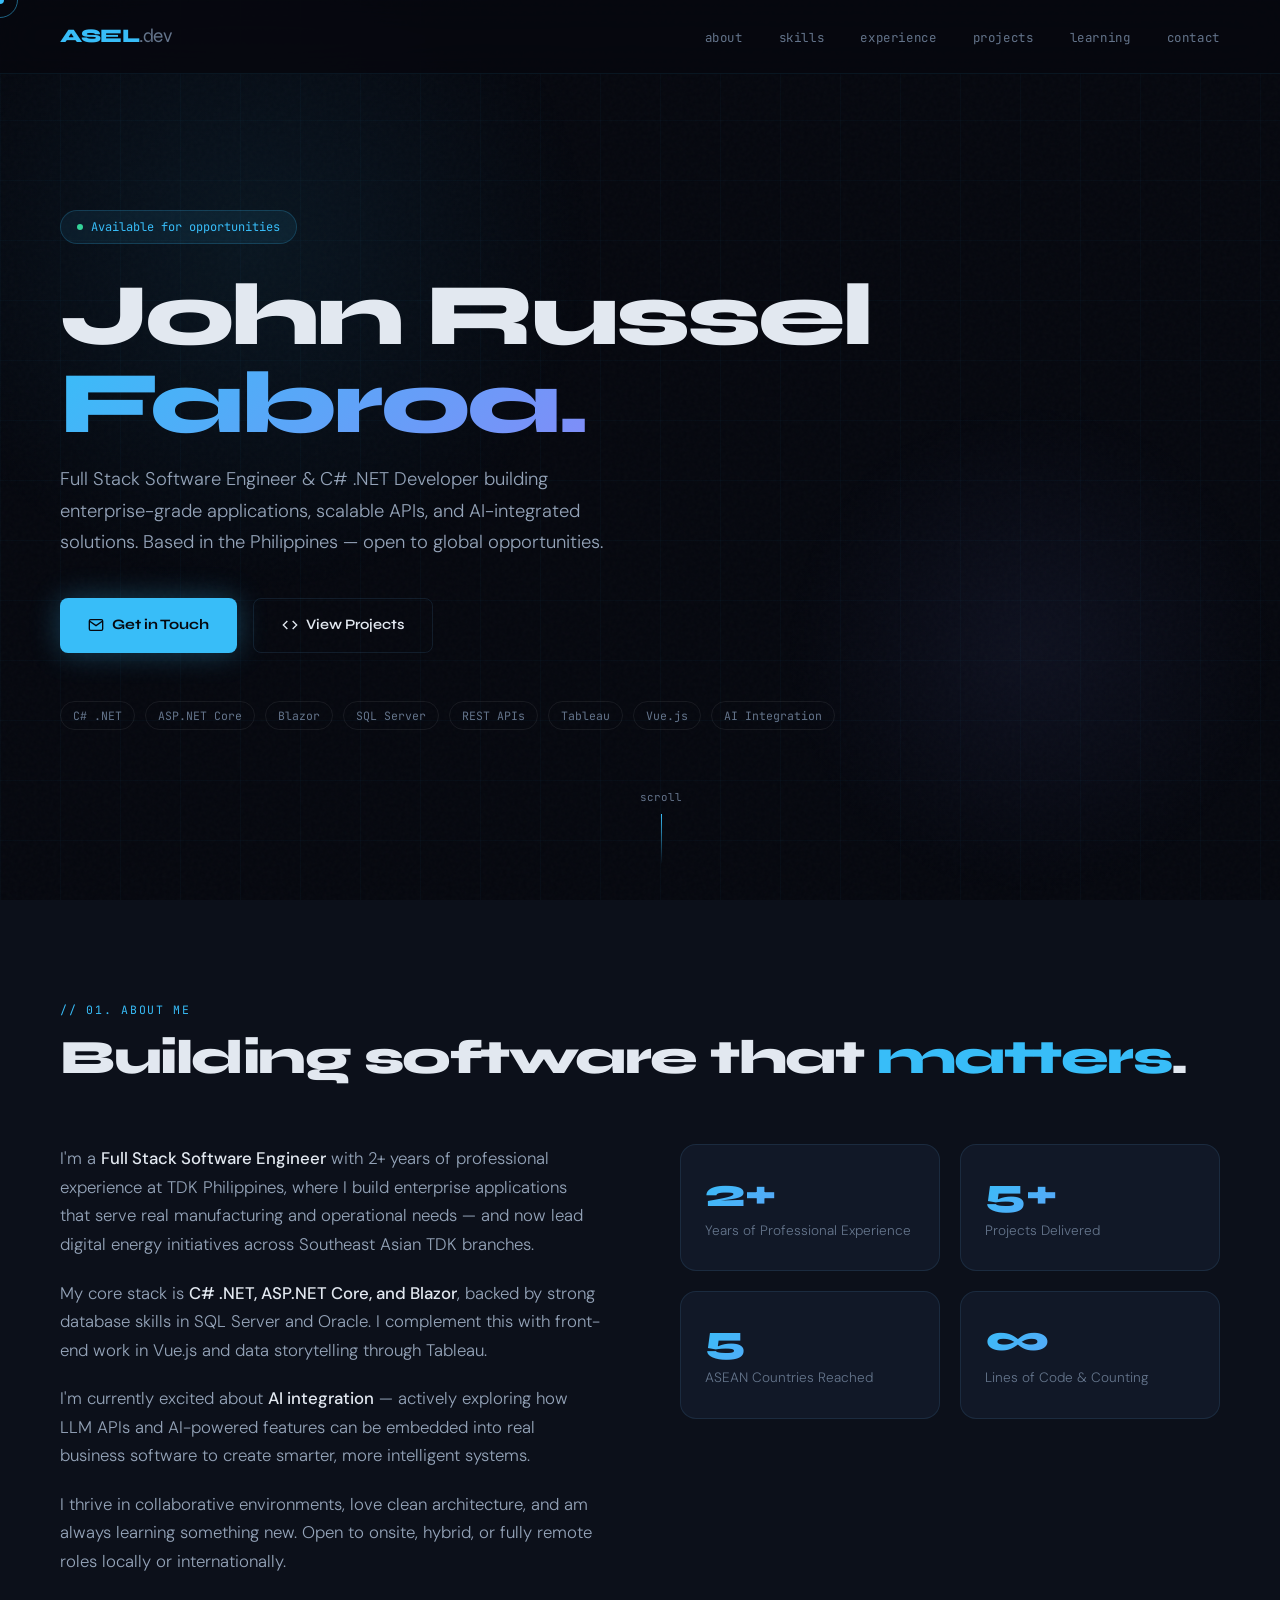
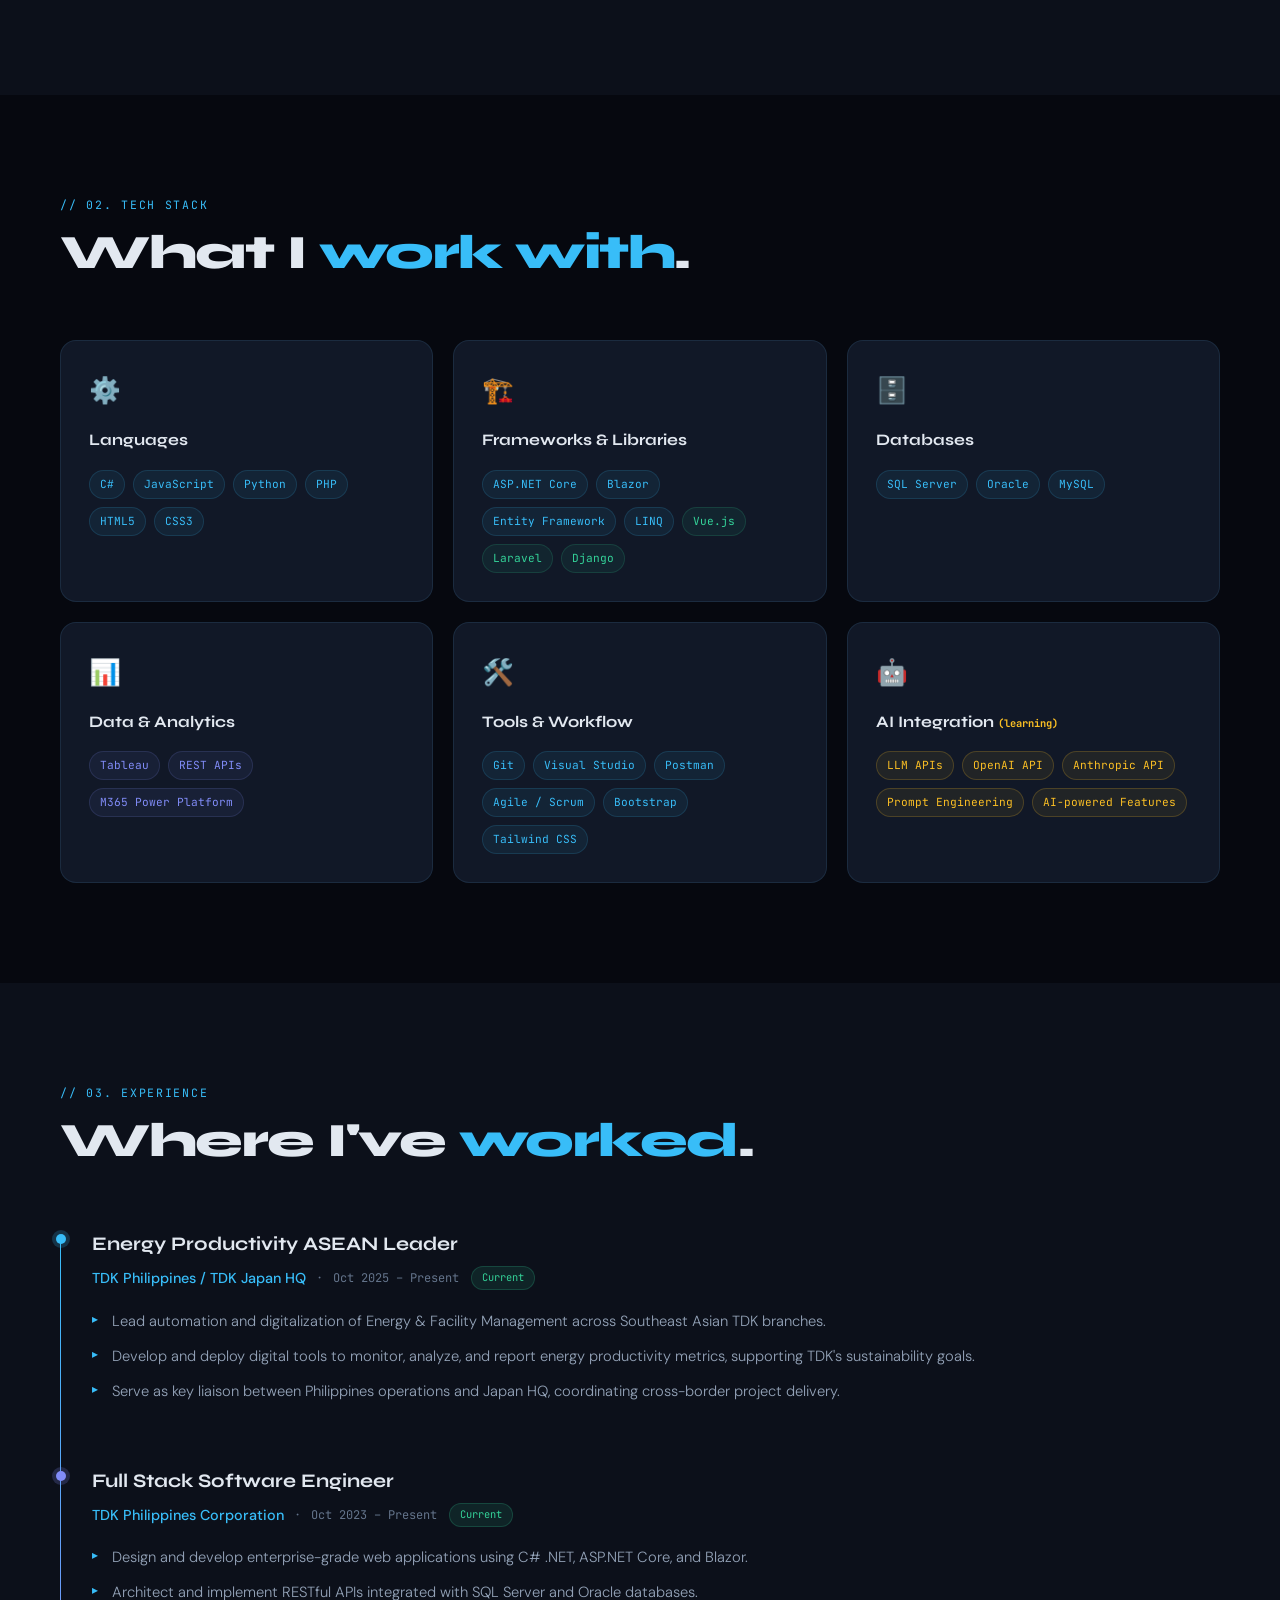
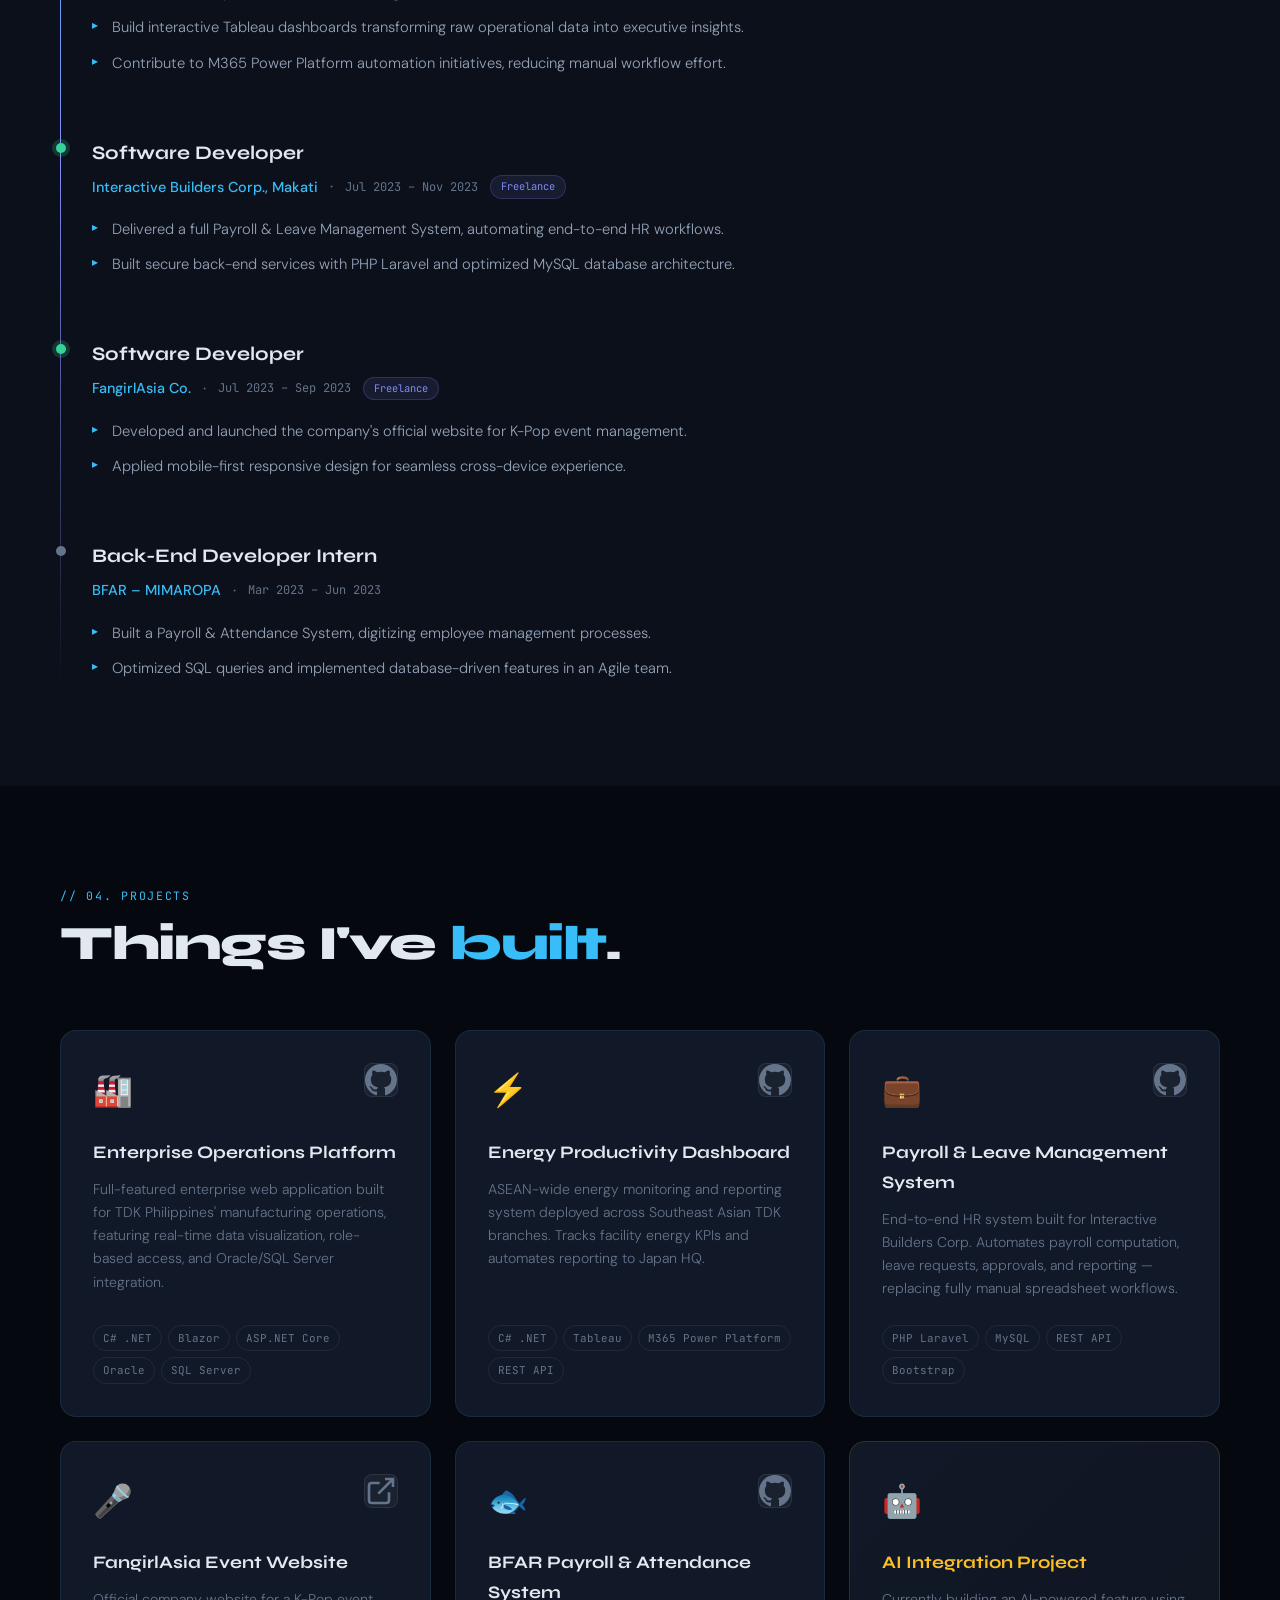
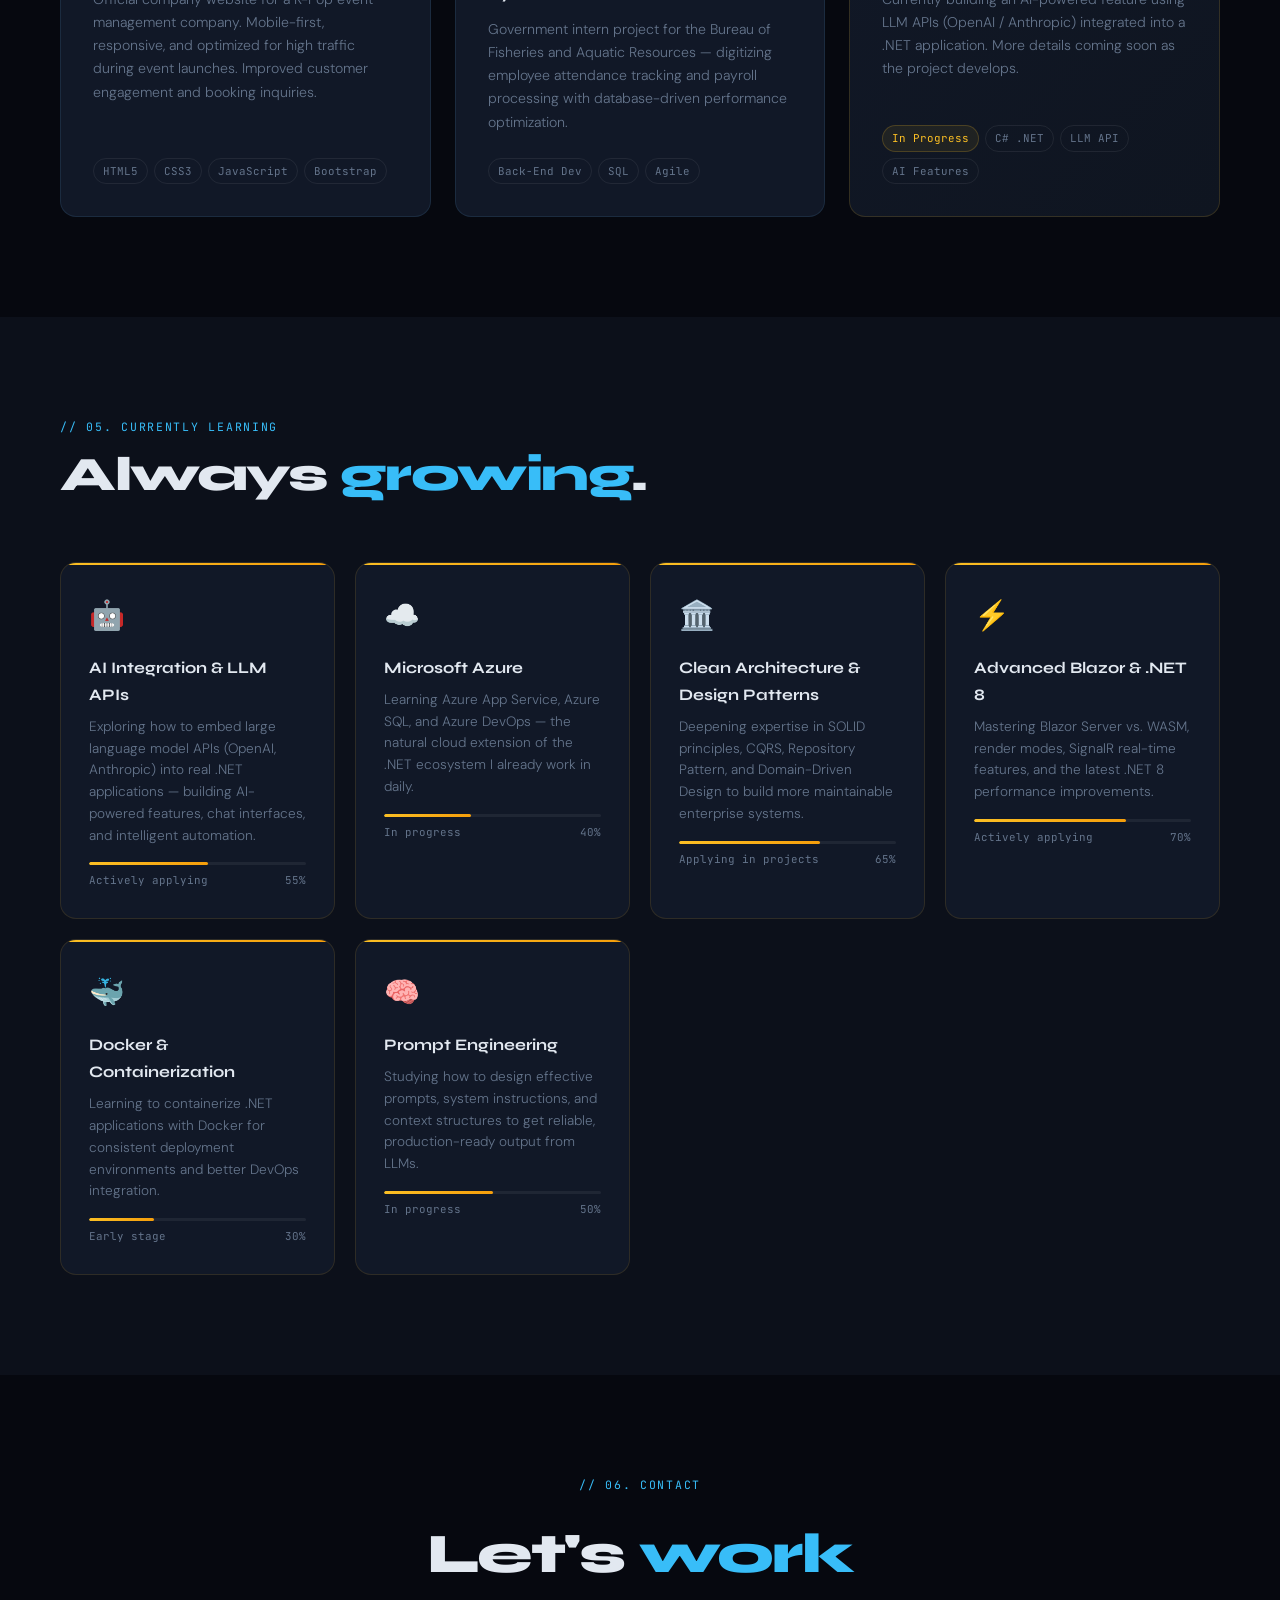
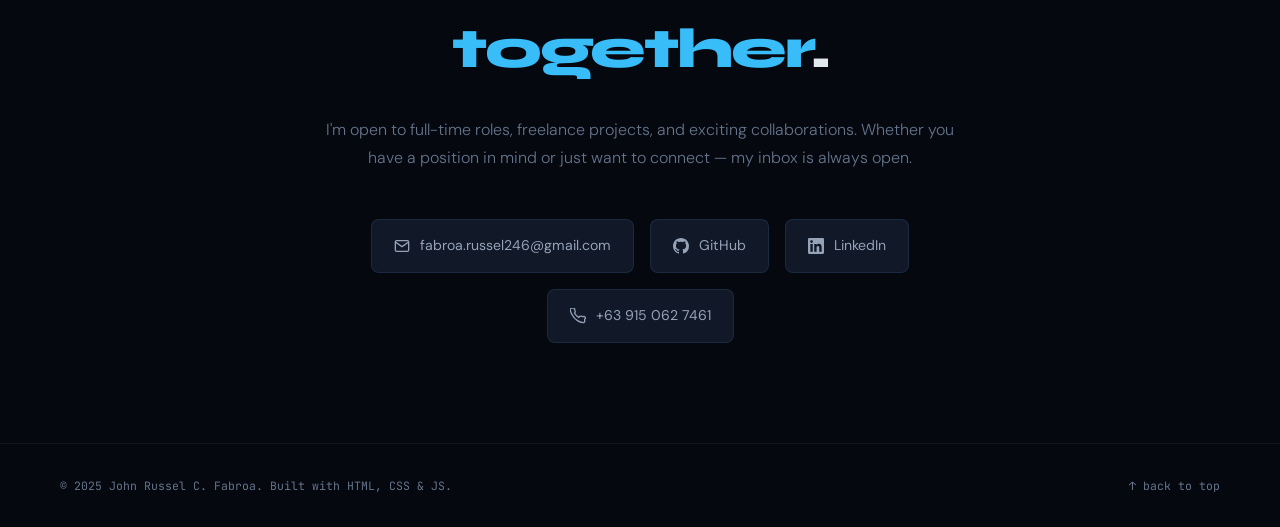
==== commit cf9417cc: "Update contact links in index.htmlas" ====
--- a/index.html
+++ b/index.html
@@ -699,7 +699,7 @@
 
 <!-- NAV -->
 <nav id="navbar">
-  <a class="nav-logo" href="#hero">JRF<span>.dev</span></a>
+  <a class="nav-logo" href="#hero">ASEL<span>.dev</span></a>
   <ul class="nav-links">
     <li><a href="#about">about</a></li>
     <li><a href="#skills">skills</a></li>
@@ -1162,11 +1162,11 @@
         <svg viewBox="0 0 24 24" fill="none" stroke="currentColor" stroke-width="2"><path d="M4 4h16c1.1 0 2 .9 2 2v12c0 1.1-.9 2-2 2H4c-1.1 0-2-.9-2-2V6c0-1.1.9-2 2-2z"/><polyline points="22,6 12,13 2,6"/></svg>
         fabroa.russel246@gmail.com
       </a>
-      <a href="https://github.com/YOUR_USERNAME" target="_blank" class="contact-link">
+      <a href="https://github.com/RusselFabroa" target="_blank" class="contact-link">
         <svg viewBox="0 0 24 24" fill="currentColor"><path d="M12 0C5.37 0 0 5.37 0 12c0 5.31 3.435 9.795 8.205 11.385.6.105.825-.255.825-.57 0-.285-.015-1.23-.015-2.235-3.015.555-3.795-.735-4.035-1.41-.135-.345-.72-1.41-1.23-1.695-.42-.225-1.02-.78-.015-.795.945-.015 1.62.87 1.845 1.23 1.08 1.815 2.805 1.305 3.495.99.105-.78.42-1.305.765-1.605-2.67-.3-5.46-1.335-5.46-5.925 0-1.305.465-2.385 1.23-3.225-.12-.3-.54-1.53.12-3.18 0 0 1.005-.315 3.3 1.23.96-.27 1.98-.405 3-.405s2.04.135 3 .405c2.295-1.56 3.3-1.23 3.3-1.23.66 1.65.24 2.88.12 3.18.765.84 1.23 1.905 1.23 3.225 0 4.605-2.805 5.625-5.475 5.925.435.375.81 1.095.81 2.22 0 1.605-.015 2.895-.015 3.3 0 .315.225.69.825.57A12.02 12.02 0 0024 12c0-6.63-5.37-12-12-12z"/></svg>
         GitHub
       </a>
-      <a href="https://linkedin.com/in/YOUR_USERNAME" target="_blank" class="contact-link">
+      <a href="https://www.linkedin.com/in/john-russel-fabroa-a57590146" target="_blank" class="contact-link">
         <svg viewBox="0 0 24 24" fill="currentColor"><path d="M20.447 20.452h-3.554v-5.569c0-1.328-.027-3.037-1.852-3.037-1.853 0-2.136 1.445-2.136 2.939v5.667H9.351V9h3.414v1.561h.046c.477-.9 1.637-1.85 3.37-1.85 3.601 0 4.267 2.37 4.267 5.455v6.286zM5.337 7.433a2.062 2.062 0 01-2.063-2.065 2.064 2.064 0 112.063 2.065zm1.782 13.019H3.555V9h3.564v11.452zM22.225 0H1.771C.792 0 0 .774 0 1.729v20.542C0 23.227.792 24 1.771 24h20.451C23.2 24 24 23.227 24 22.271V1.729C24 .774 23.2 0 22.222 0h.003z"/></svg>
         LinkedIn
       </a>
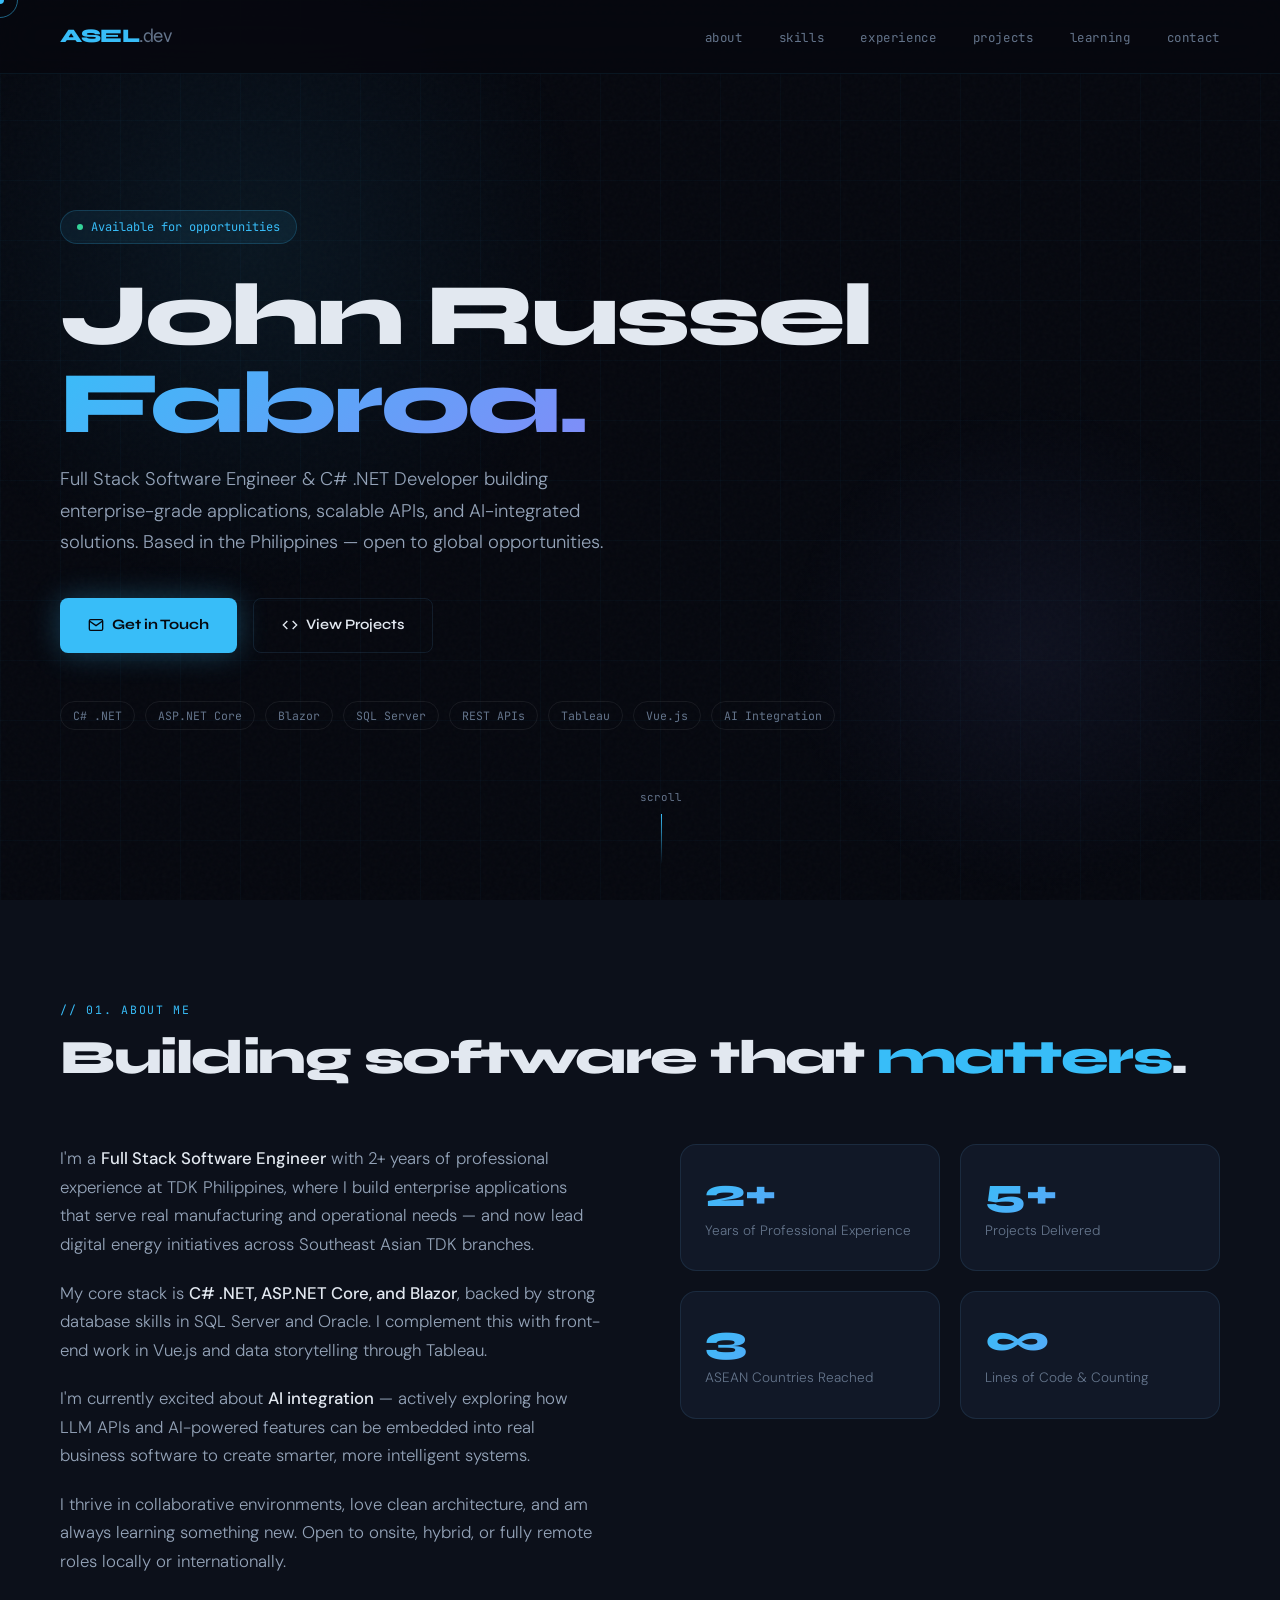
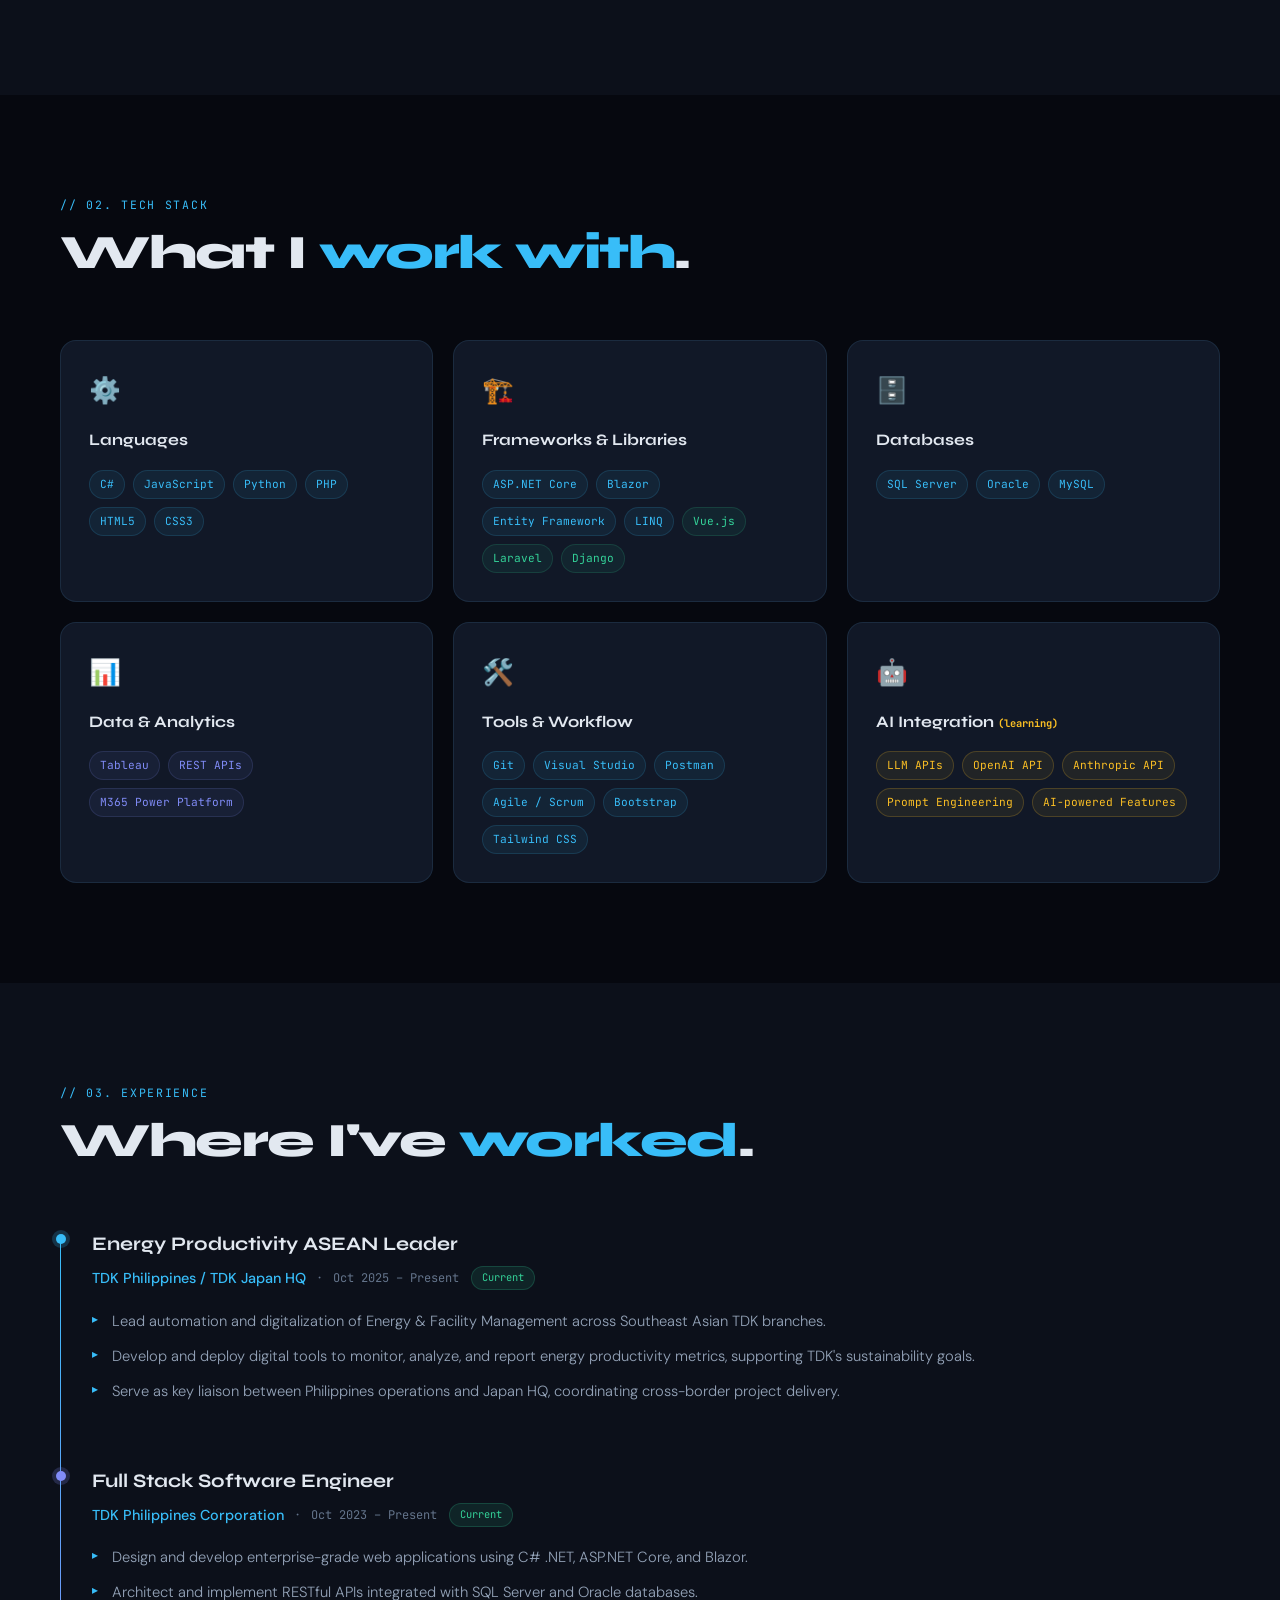
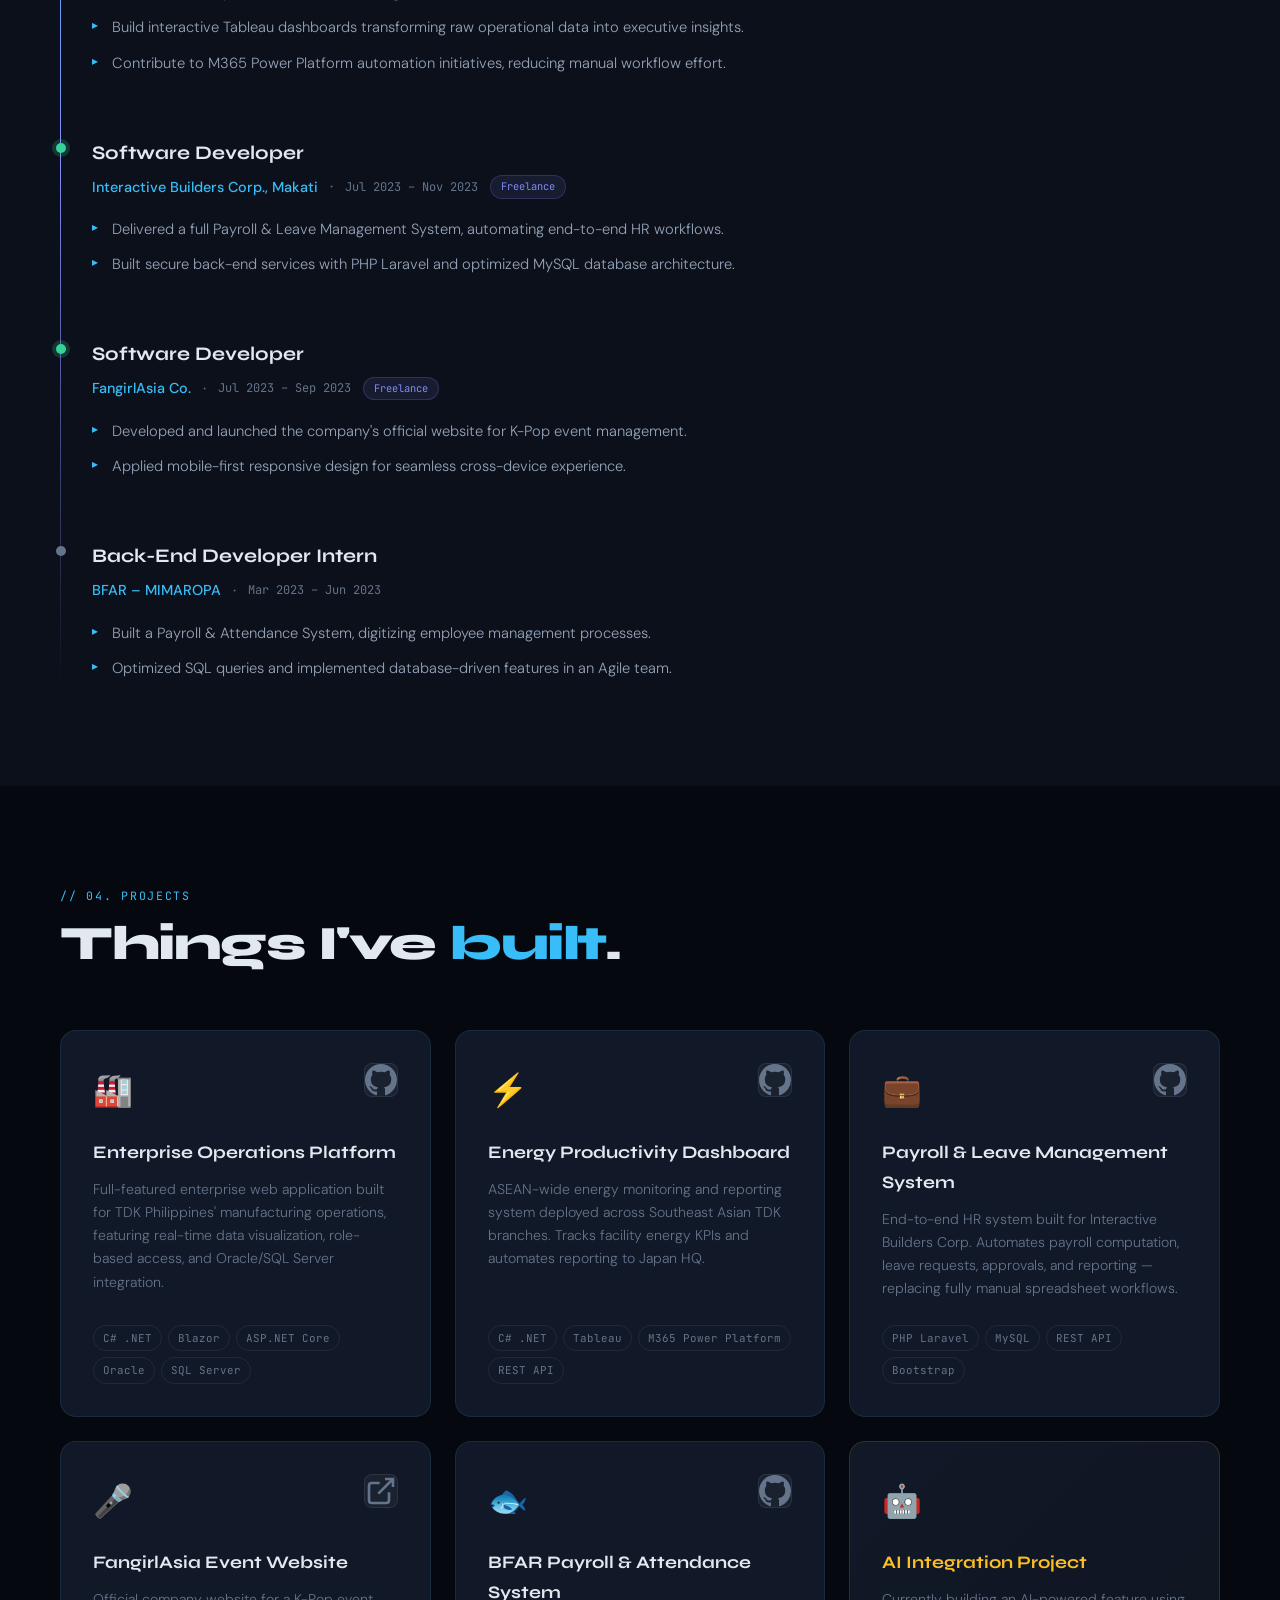
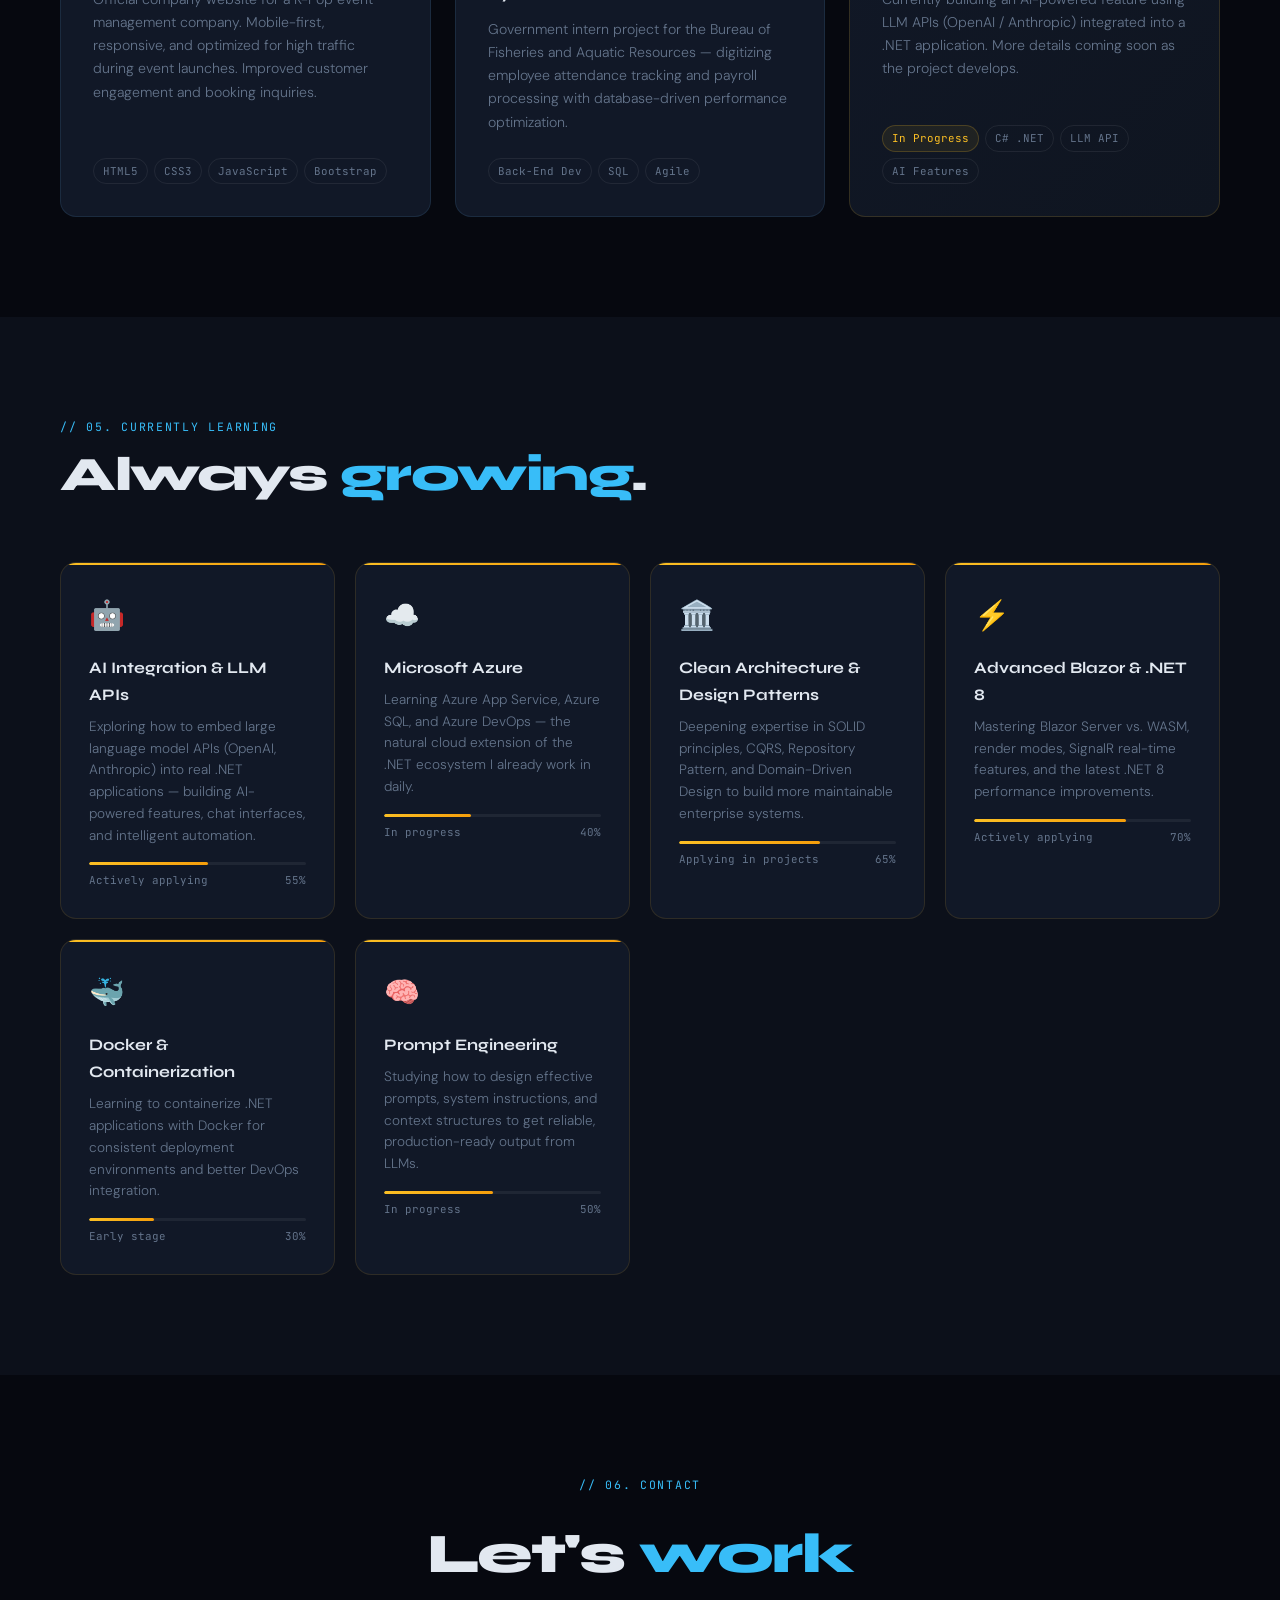
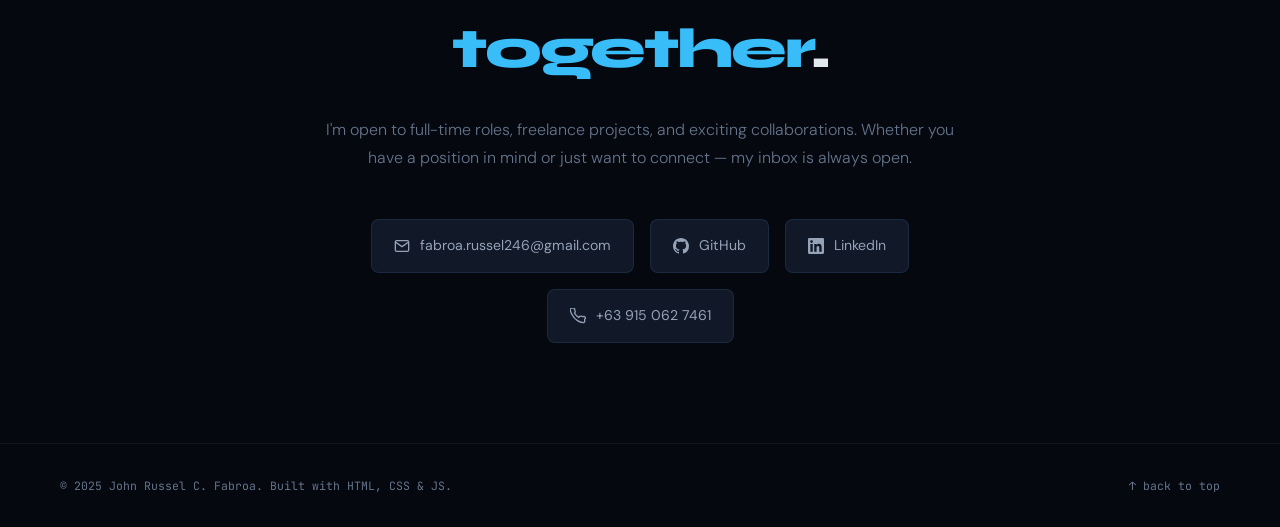
==== commit d5f8ca50: "Update index.html" ====
--- a/index.html
+++ b/index.html
@@ -777,7 +777,7 @@
         <div class="stat-label">Projects Delivered</div>
       </div>
       <div class="stat-card">
-        <div class="stat-number">5</div>
+        <div class="stat-number">3</div>
         <div class="stat-label">ASEAN Countries Reached</div>
       </div>
       <div class="stat-card">
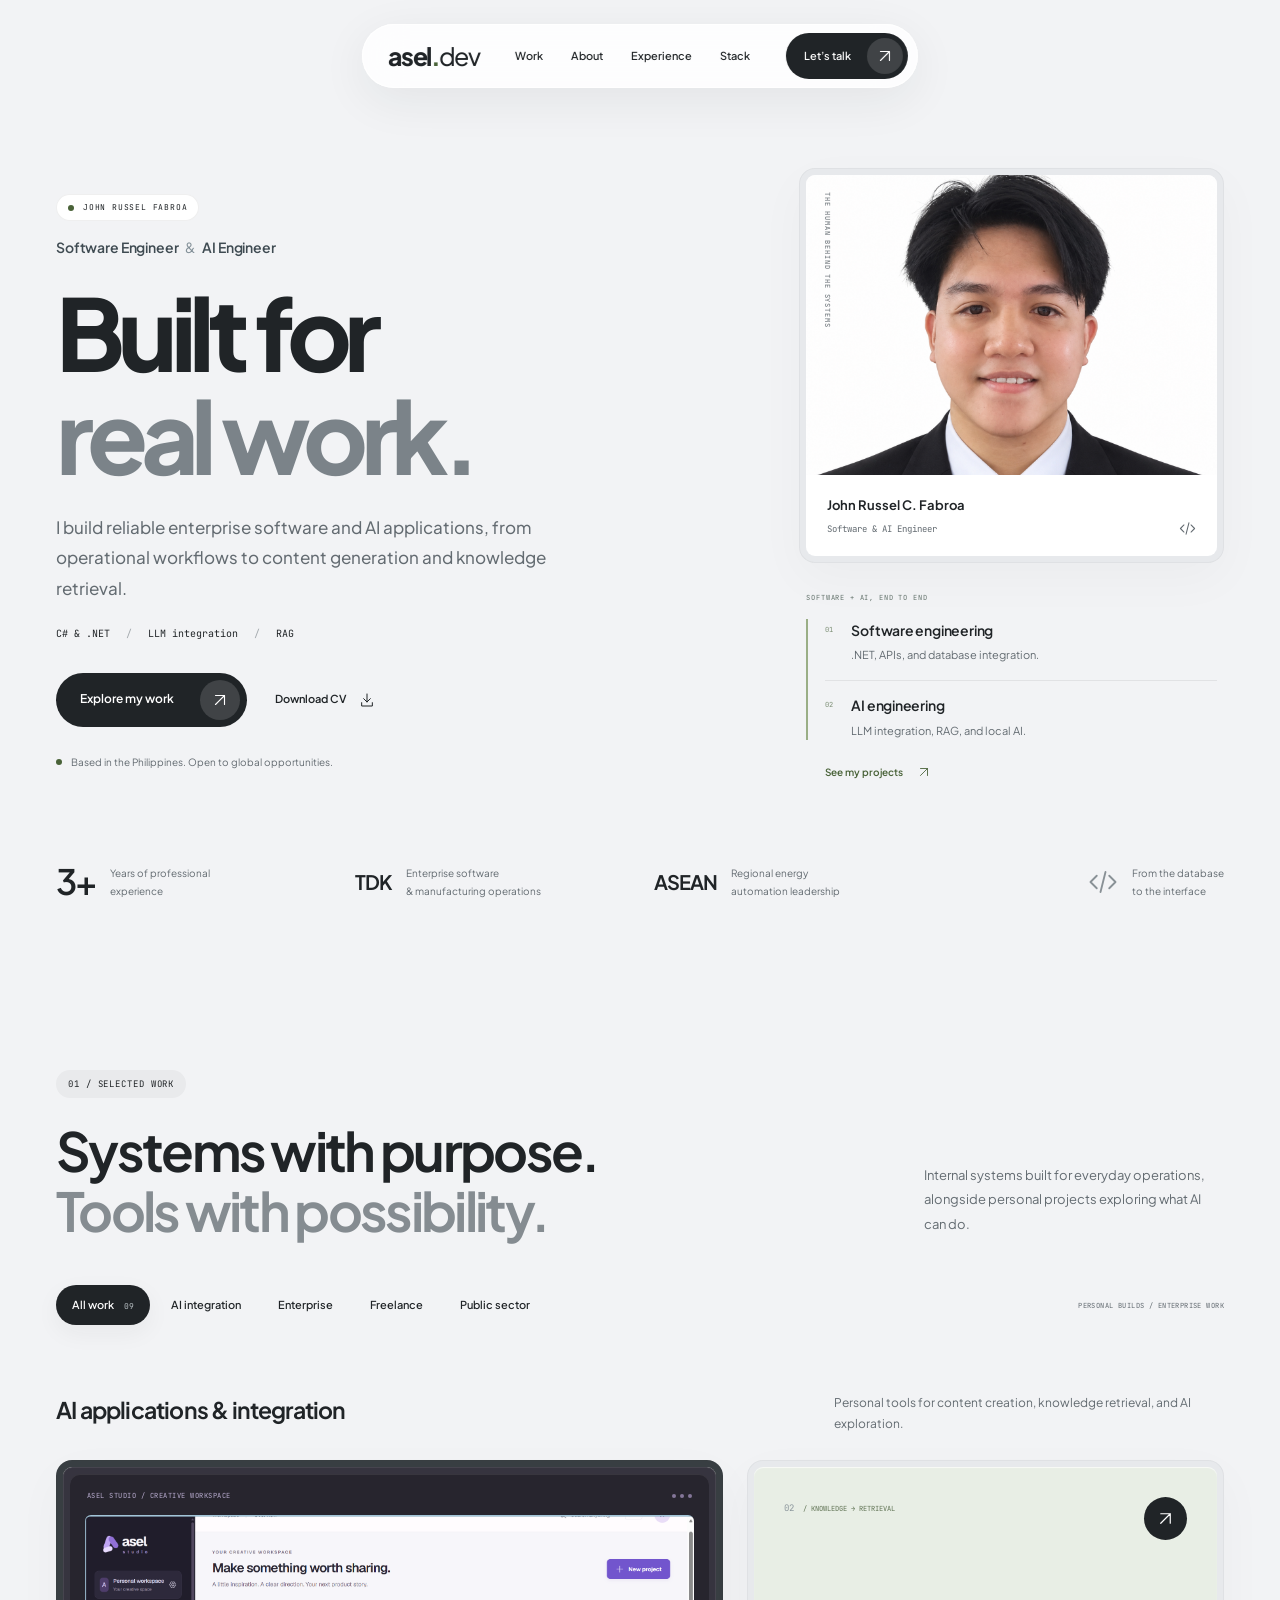
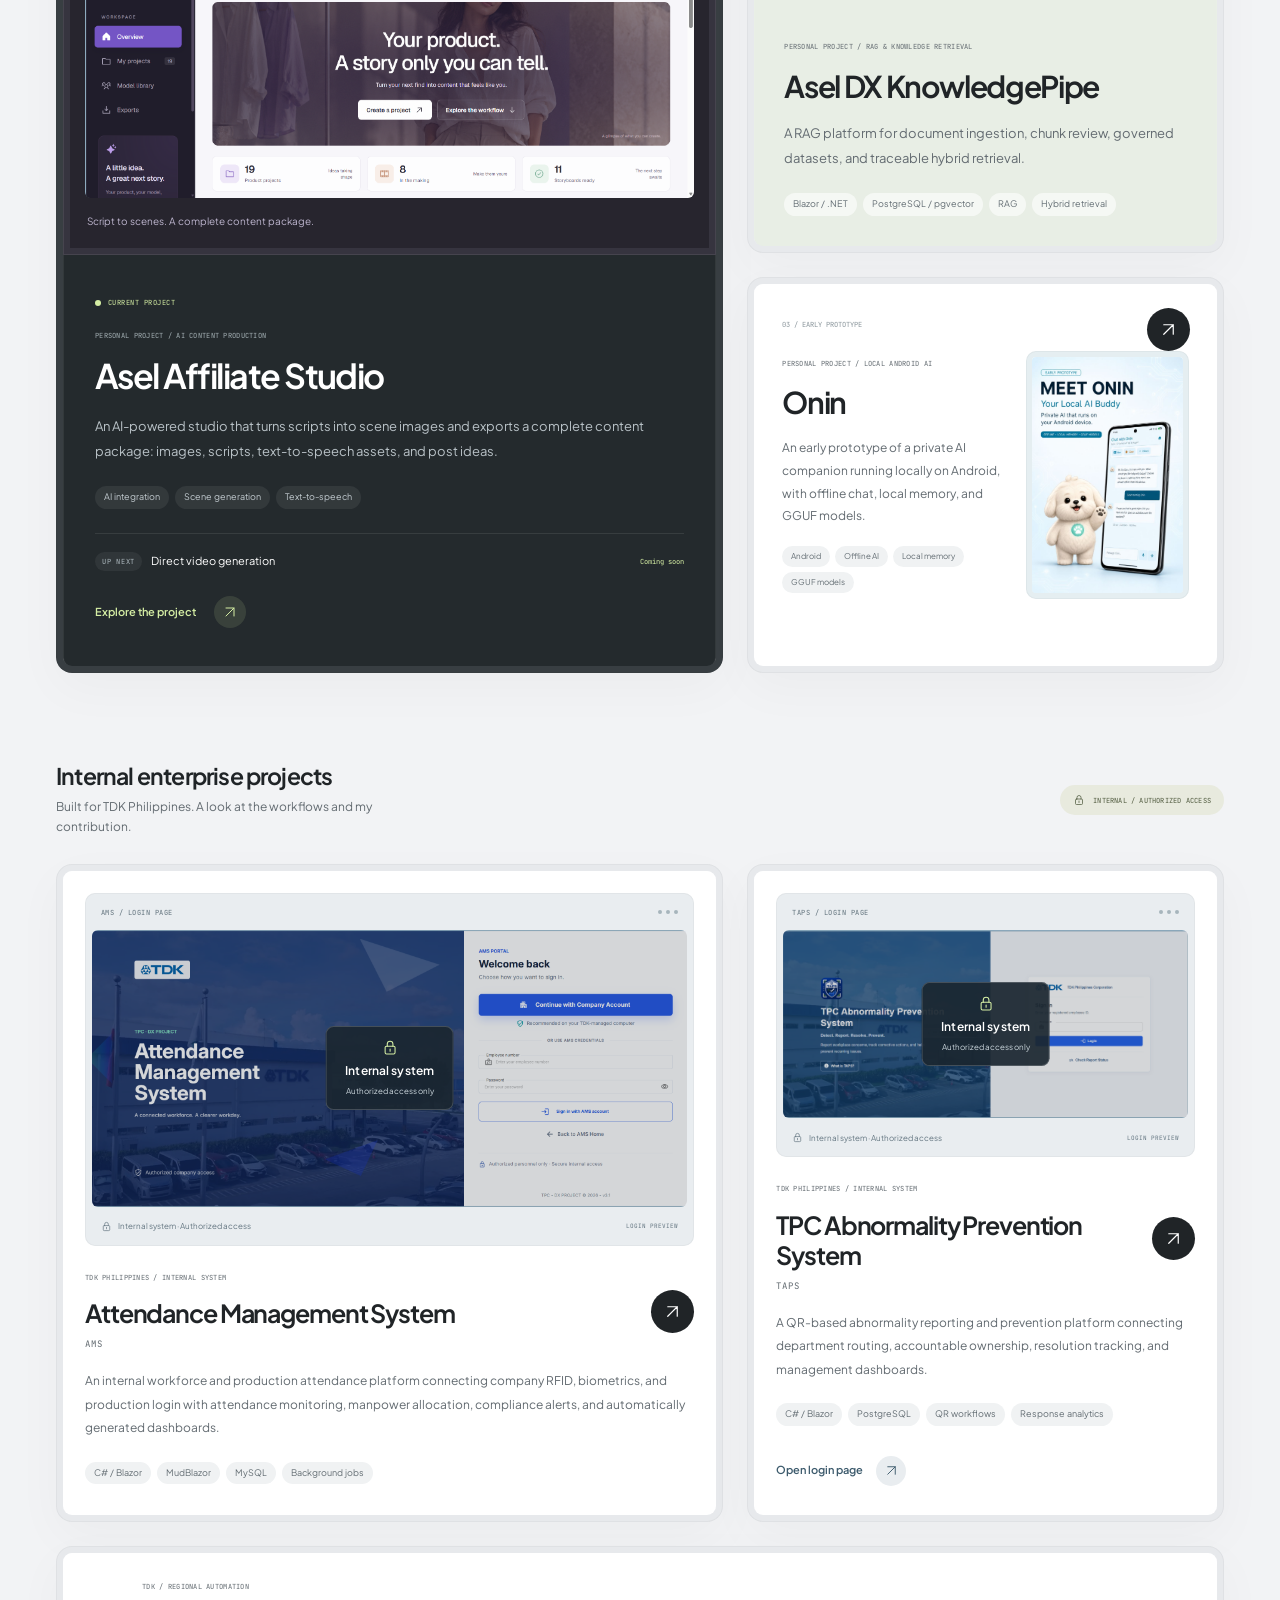
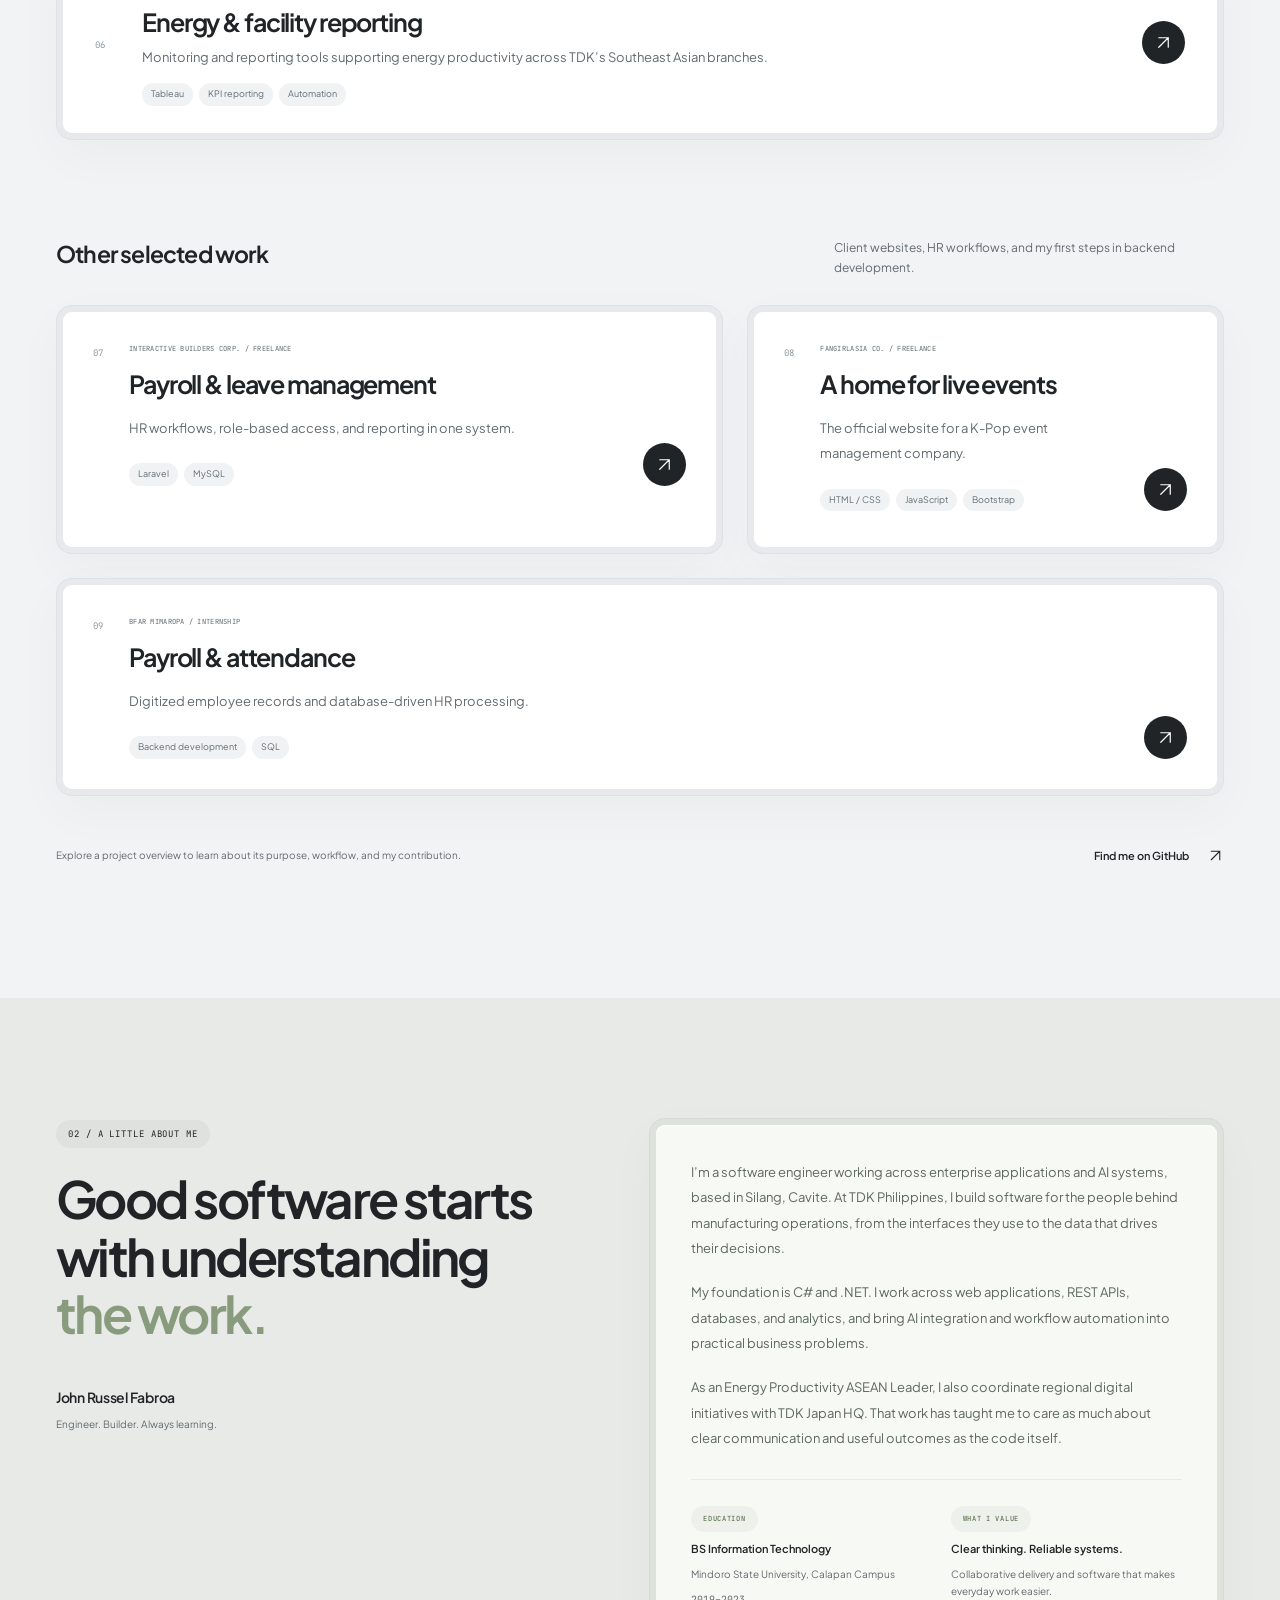
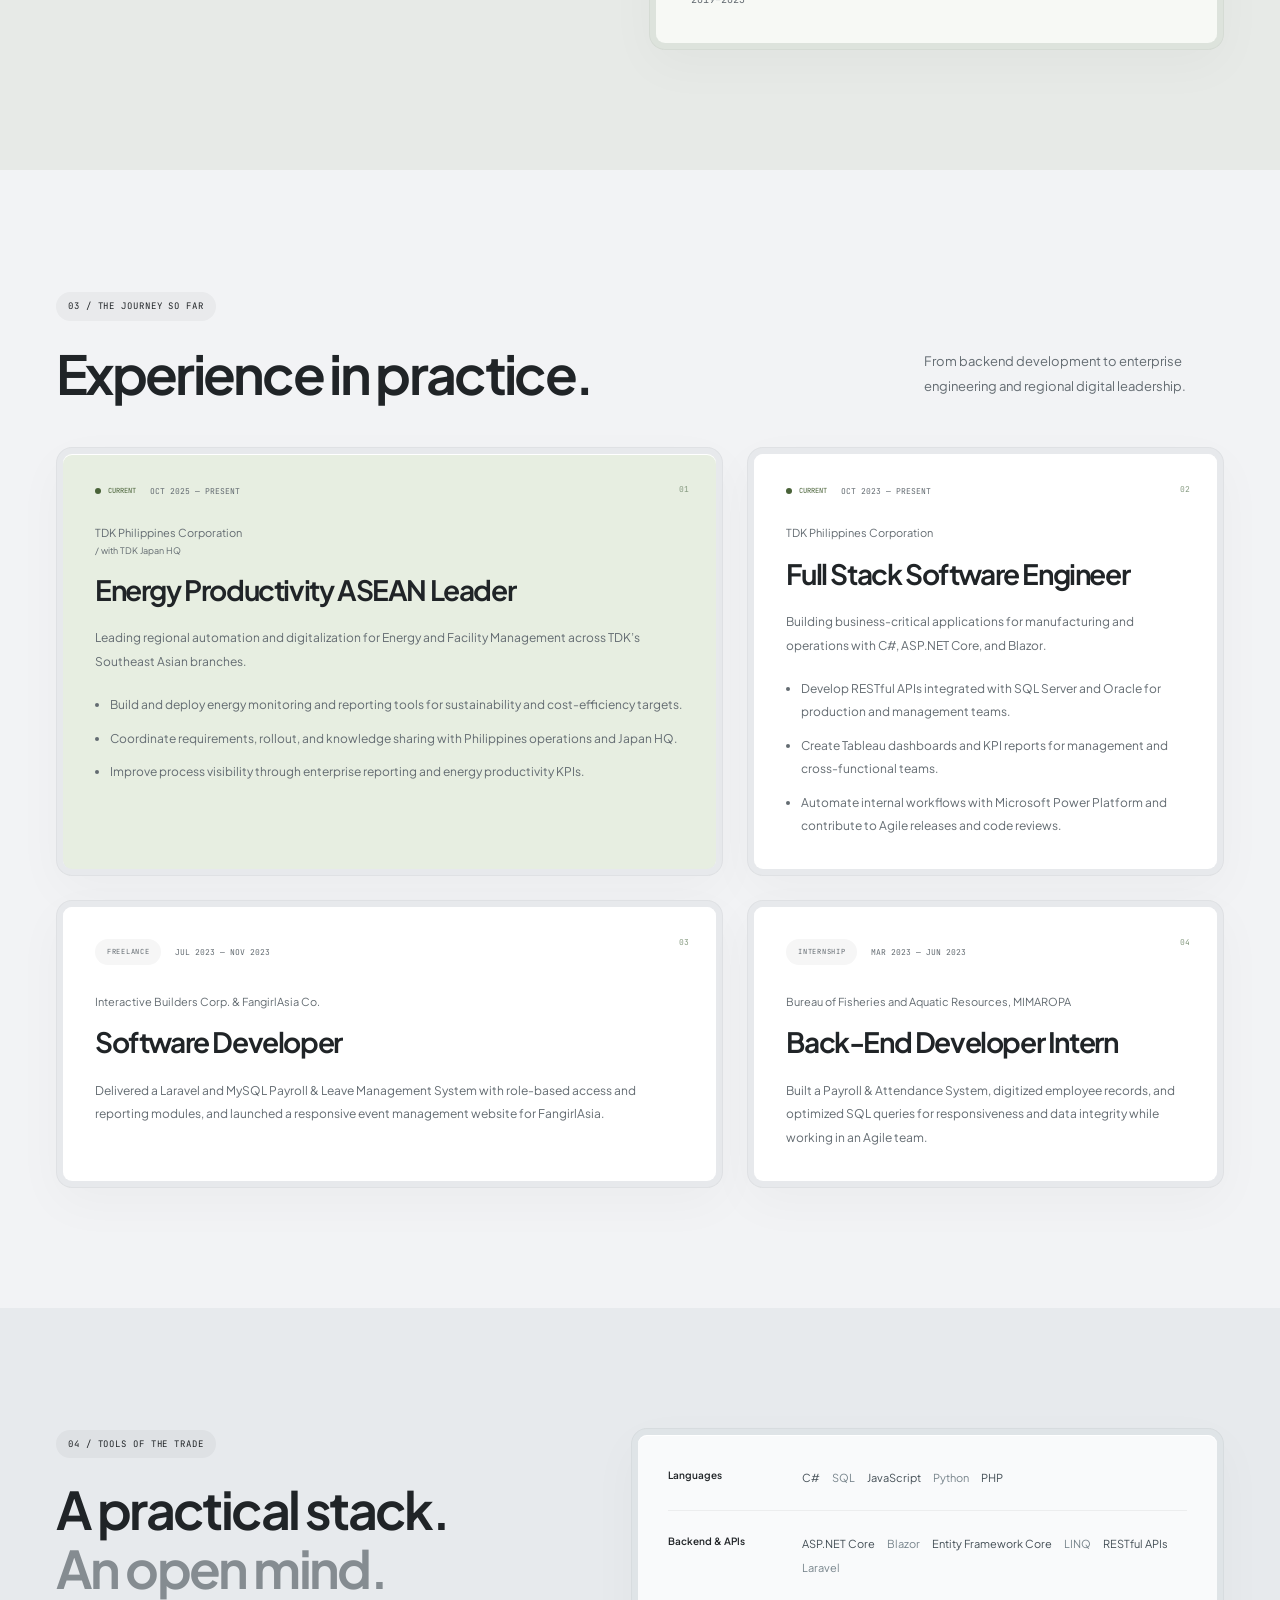
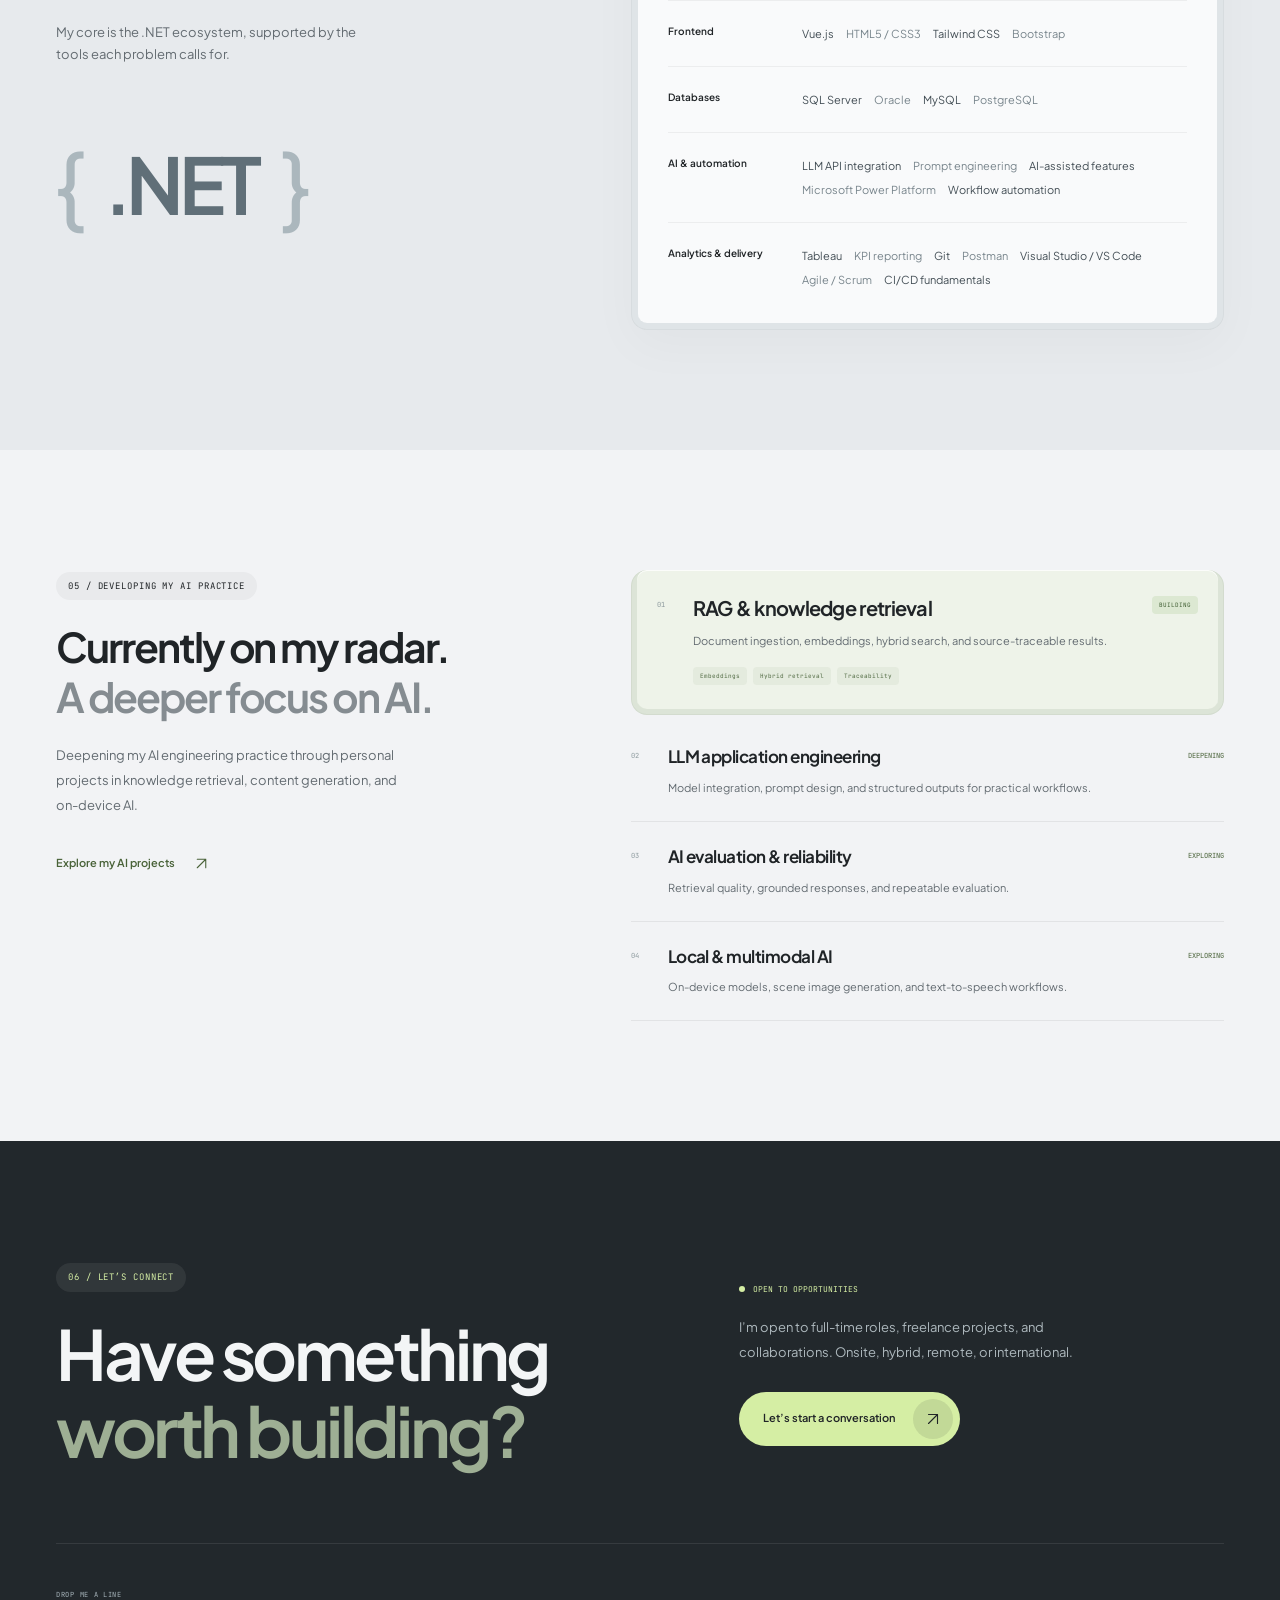
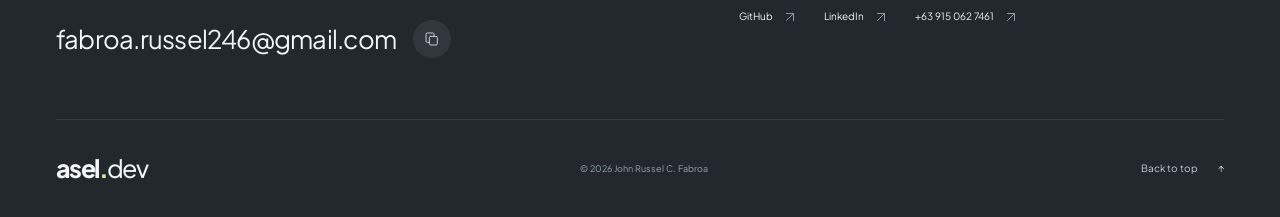
==== commit c7ee4d76: "Refresh portfolio with software and AI engineering projects" ====
--- a/index.html
+++ b/index.html
@@ -1,1262 +1,642 @@
 <!DOCTYPE html>
 <html lang="en">
 <head>
-<meta charset="UTF-8"/>
-<meta name="viewport" content="width=device-width, initial-scale=1.0"/>
-<title>John Russel Fabroa — Full Stack Engineer</title>
-<link rel="preconnect" href="https://fonts.googleapis.com"/>
-<link rel="preconnect" href="https://fonts.gstatic.com" crossorigin/>
-<link href="https://fonts.googleapis.com/css2?family=Syne:wght@400;600;700;800&family=DM+Sans:ital,wght@0,300;0,400;0,500;1,300&family=JetBrains+Mono:wght@400;500&display=swap" rel="stylesheet"/>
-<style>
-/* ══════════════════════════════════════════════
-   DESIGN TOKENS
-══════════════════════════════════════════════ */
-:root {
-  --bg: #06080f;
-  --bg2: #0c101a;
-  --bg3: #111827;
-  --card: #111827;
-  --card-border: rgba(99,179,237,0.12);
-  --accent: #38bdf8;
-  --accent2: #818cf8;
-  --accent3: #34d399;
-  --text: #e2e8f0;
-  --text-muted: #64748b;
-  --text-dim: #94a3b8;
-  --glow: rgba(56,189,248,0.15);
-  --glow2: rgba(129,140,248,0.12);
-  --font-display: 'Syne', sans-serif;
-  --font-body: 'DM Sans', sans-serif;
-  --font-mono: 'JetBrains Mono', monospace;
-  --radius: 16px;
-  --radius-sm: 8px;
-}
-
-/* ══════════════════════════════════════════════
-   RESET & BASE
-══════════════════════════════════════════════ */
-*, *::before, *::after { box-sizing: border-box; margin: 0; padding: 0; }
-html { scroll-behavior: smooth; }
-body {
-  background: var(--bg);
-  color: var(--text);
-  font-family: var(--font-body);
-  font-size: 16px;
-  line-height: 1.7;
-  overflow-x: hidden;
-  cursor: none;
-}
-
-/* ══════════════════════════════════════════════
-   CUSTOM CURSOR
-══════════════════════════════════════════════ */
-.cursor-dot {
-  width: 8px; height: 8px;
-  background: var(--accent);
-  border-radius: 50%;
-  position: fixed; top: 0; left: 0;
-  pointer-events: none; z-index: 9999;
-  transition: transform 0.1s ease;
-  transform: translate(-50%,-50%);
-}
-.cursor-ring {
-  width: 36px; height: 36px;
-  border: 1.5px solid rgba(56,189,248,0.5);
-  border-radius: 50%;
-  position: fixed; top: 0; left: 0;
-  pointer-events: none; z-index: 9998;
-  transition: transform 0.18s ease, width 0.2s ease, height 0.2s ease, border-color 0.2s ease;
-  transform: translate(-50%,-50%);
-}
-.cursor-ring.hovered {
-  width: 56px; height: 56px;
-  border-color: var(--accent2);
-}
-
-/* ══════════════════════════════════════════════
-   NOISE OVERLAY
-══════════════════════════════════════════════ */
-body::before {
-  content: '';
-  position: fixed; inset: 0;
-  background-image: url("data:image/svg+xml,%3Csvg viewBox='0 0 256 256' xmlns='http://www.w3.org/2000/svg'%3E%3Cfilter id='noise'%3E%3CfeTurbulence type='fractalNoise' baseFrequency='0.9' numOctaves='4' stitchTiles='stitch'/%3E%3C/filter%3E%3Crect width='100%25' height='100%25' filter='url(%23noise)' opacity='1'/%3E%3C/svg%3E");
-  opacity: 0.025;
-  pointer-events: none;
-  z-index: 1;
-}
-
-/* ══════════════════════════════════════════════
-   GRID LINES BACKGROUND
-══════════════════════════════════════════════ */
-body::after {
-  content: '';
-  position: fixed; inset: 0;
-  background-image:
-    linear-gradient(rgba(56,189,248,0.03) 1px, transparent 1px),
-    linear-gradient(90deg, rgba(56,189,248,0.03) 1px, transparent 1px);
-  background-size: 60px 60px;
-  pointer-events: none;
-  z-index: 0;
-}
-
-/* ══════════════════════════════════════════════
-   NAVIGATION
-══════════════════════════════════════════════ */
-nav {
-  position: fixed; top: 0; left: 0; right: 0;
-  z-index: 100;
-  padding: 20px 60px;
-  display: flex; align-items: center; justify-content: space-between;
-  background: rgba(6,8,15,0.85);
-  backdrop-filter: blur(20px);
-  border-bottom: 1px solid rgba(56,189,248,0.08);
-  transition: padding 0.3s ease;
-}
-nav.scrolled { padding: 14px 60px; }
-.nav-logo {
-  font-family: var(--font-display);
-  font-weight: 800;
-  font-size: 1.2rem;
-  color: var(--accent);
-  letter-spacing: -0.5px;
-  text-decoration: none;
-}
-.nav-logo span { color: var(--text-muted); font-weight: 400; }
-.nav-links { display: flex; gap: 36px; list-style: none; }
-.nav-links a {
-  font-family: var(--font-mono);
-  font-size: 0.78rem;
-  color: var(--text-muted);
-  text-decoration: none;
-  letter-spacing: 0.05em;
-  transition: color 0.2s;
-  position: relative;
-}
-.nav-links a::after {
-  content: '';
-  position: absolute; left: 0; bottom: -3px; right: 0; height: 1px;
-  background: var(--accent);
-  transform: scaleX(0); transform-origin: left;
-  transition: transform 0.25s ease;
-}
-.nav-links a:hover { color: var(--accent); }
-.nav-links a:hover::after { transform: scaleX(1); }
-
-/* ══════════════════════════════════════════════
-   HERO
-══════════════════════════════════════════════ */
-#hero {
-  min-height: 100vh;
-  display: flex; align-items: center;
-  padding: 120px 60px 80px;
-  position: relative; z-index: 2;
-  overflow: hidden;
-}
-.hero-glow {
-  position: absolute;
-  width: 700px; height: 700px;
-  background: radial-gradient(circle, rgba(56,189,248,0.08) 0%, transparent 70%);
-  top: -100px; left: -100px;
-  pointer-events: none;
-  animation: pulse-glow 6s ease-in-out infinite;
-}
-.hero-glow2 {
-  position: absolute;
-  width: 500px; height: 500px;
-  background: radial-gradient(circle, rgba(129,140,248,0.07) 0%, transparent 70%);
-  bottom: 0; right: 0;
-  pointer-events: none;
-  animation: pulse-glow 8s ease-in-out infinite reverse;
-}
-@keyframes pulse-glow {
-  0%, 100% { transform: scale(1); opacity: 1; }
-  50% { transform: scale(1.1); opacity: 0.7; }
-}
-.hero-content { max-width: 820px; }
-.hero-badge {
-  display: inline-flex; align-items: center; gap: 8px;
-  background: rgba(56,189,248,0.08);
-  border: 1px solid rgba(56,189,248,0.2);
-  border-radius: 100px;
-  padding: 6px 16px;
-  font-family: var(--font-mono);
-  font-size: 0.75rem;
-  color: var(--accent);
-  margin-bottom: 28px;
-  animation: fade-up 0.6s ease both;
-}
-.hero-badge .dot {
-  width: 6px; height: 6px; border-radius: 50%;
-  background: var(--accent3);
-  animation: blink 2s ease-in-out infinite;
-}
-@keyframes blink { 0%,100%{opacity:1} 50%{opacity:0.3} }
-.hero-title {
-  font-family: var(--font-display);
-  font-weight: 800;
-  font-size: clamp(3rem, 7vw, 5.5rem);
-  line-height: 1.0;
-  letter-spacing: -3px;
-  color: var(--text);
-  margin-bottom: 16px;
-  animation: fade-up 0.7s 0.1s ease both;
-}
-.hero-title .highlight {
-  background: linear-gradient(135deg, var(--accent), var(--accent2));
-  -webkit-background-clip: text;
-  -webkit-text-fill-color: transparent;
-  background-clip: text;
-}
-.hero-sub {
-  font-size: 1.15rem;
-  color: var(--text-dim);
-  max-width: 560px;
-  margin-bottom: 40px;
-  font-weight: 300;
-  animation: fade-up 0.7s 0.2s ease both;
-}
-.hero-ctas {
-  display: flex; gap: 16px; flex-wrap: wrap;
-  animation: fade-up 0.7s 0.3s ease both;
-}
-.btn-primary {
-  display: inline-flex; align-items: center; gap: 8px;
-  background: var(--accent);
-  color: var(--bg);
-  padding: 14px 28px;
-  border-radius: var(--radius-sm);
-  font-family: var(--font-display);
-  font-weight: 700;
-  font-size: 0.9rem;
-  text-decoration: none;
-  transition: transform 0.2s, box-shadow 0.2s;
-  box-shadow: 0 0 30px rgba(56,189,248,0.3);
-}
-.btn-primary:hover { transform: translateY(-2px); box-shadow: 0 0 50px rgba(56,189,248,0.5); }
-.btn-secondary {
-  display: inline-flex; align-items: center; gap: 8px;
-  background: transparent;
-  color: var(--text);
-  padding: 14px 28px;
-  border-radius: var(--radius-sm);
-  border: 1px solid var(--card-border);
-  font-family: var(--font-display);
-  font-weight: 600;
-  font-size: 0.9rem;
-  text-decoration: none;
-  transition: border-color 0.2s, background 0.2s;
-}
-.btn-secondary:hover { border-color: var(--accent); background: var(--glow); }
-
-/* Floating tags */
-.hero-tags {
-  display: flex; gap: 10px; flex-wrap: wrap;
-  margin-top: 48px;
-  animation: fade-up 0.7s 0.4s ease both;
-}
-.tag {
-  font-family: var(--font-mono);
-  font-size: 0.72rem;
-  color: var(--text-muted);
-  border: 1px solid rgba(255,255,255,0.07);
-  border-radius: 100px;
-  padding: 4px 12px;
-  transition: border-color 0.2s, color 0.2s;
-}
-.tag:hover { border-color: var(--accent); color: var(--accent); }
-
-/* Scroll indicator */
-.scroll-hint {
-  position: absolute; bottom: 36px; left: 50%; transform: translateX(-50%);
-  display: flex; flex-direction: column; align-items: center; gap: 8px;
-  font-family: var(--font-mono); font-size: 0.68rem; color: var(--text-muted);
-  animation: fade-up 1s 0.8s ease both;
-}
-.scroll-line {
-  width: 1px; height: 50px;
-  background: linear-gradient(to bottom, var(--accent), transparent);
-  animation: scroll-pulse 2s ease-in-out infinite;
-}
-@keyframes scroll-pulse { 0%,100%{opacity:0.3} 50%{opacity:1} }
-
-/* ══════════════════════════════════════════════
-   SECTIONS COMMON
-══════════════════════════════════════════════ */
-section { padding: 100px 60px; position: relative; z-index: 2; }
-.section-label {
-  font-family: var(--font-mono);
-  font-size: 0.72rem;
-  color: var(--accent);
-  letter-spacing: 0.15em;
-  text-transform: uppercase;
-  margin-bottom: 12px;
-}
-.section-title {
-  font-family: var(--font-display);
-  font-size: clamp(2rem, 4vw, 3rem);
-  font-weight: 800;
-  letter-spacing: -1.5px;
-  margin-bottom: 60px;
-  line-height: 1.1;
-}
-.section-title span { color: var(--accent); }
-
-/* Reveal animation */
-.reveal {
-  opacity: 0; transform: translateY(30px);
-  transition: opacity 0.7s ease, transform 0.7s ease;
-}
-.reveal.visible { opacity: 1; transform: translateY(0); }
-
-@keyframes fade-up {
-  from { opacity: 0; transform: translateY(24px); }
-  to { opacity: 1; transform: translateY(0); }
-}
-
-/* ══════════════════════════════════════════════
-   ABOUT
-══════════════════════════════════════════════ */
-#about { background: var(--bg2); }
-.about-grid {
-  display: grid; grid-template-columns: 1fr 1fr; gap: 80px; align-items: start;
-}
-.about-text p {
-  color: var(--text-dim);
-  font-size: 1.05rem;
-  margin-bottom: 20px;
-  font-weight: 300;
-}
-.about-text p strong { color: var(--text); font-weight: 500; }
-.about-stats {
-  display: grid; grid-template-columns: 1fr 1fr; gap: 20px;
-}
-.stat-card {
-  background: var(--card);
-  border: 1px solid var(--card-border);
-  border-radius: var(--radius);
-  padding: 28px 24px;
-  transition: border-color 0.3s, transform 0.3s;
-}
-.stat-card:hover { border-color: var(--accent); transform: translateY(-4px); }
-.stat-number {
-  font-family: var(--font-display);
-  font-size: 2.5rem;
-  font-weight: 800;
-  background: linear-gradient(135deg, var(--accent), var(--accent2));
-  -webkit-background-clip: text;
-  -webkit-text-fill-color: transparent;
-  background-clip: text;
-  line-height: 1;
-  margin-bottom: 6px;
-}
-.stat-label {
-  font-size: 0.85rem;
-  color: var(--text-muted);
-  font-weight: 300;
-}
-
-/* ══════════════════════════════════════════════
-   SKILLS
-══════════════════════════════════════════════ */
-#skills { background: var(--bg); }
-.skills-grid {
-  display: grid;
-  grid-template-columns: repeat(auto-fill, minmax(280px, 1fr));
-  gap: 20px;
-}
-.skill-group {
-  background: var(--card);
-  border: 1px solid var(--card-border);
-  border-radius: var(--radius);
-  padding: 28px;
-  transition: border-color 0.3s, box-shadow 0.3s;
-  position: relative; overflow: hidden;
-}
-.skill-group::before {
-  content: '';
-  position: absolute; top: 0; left: 0; right: 0; height: 2px;
-  background: linear-gradient(90deg, var(--accent), var(--accent2));
-  transform: scaleX(0); transform-origin: left;
-  transition: transform 0.4s ease;
-}
-.skill-group:hover::before { transform: scaleX(1); }
-.skill-group:hover { border-color: rgba(56,189,248,0.3); box-shadow: 0 8px 40px rgba(56,189,248,0.08); }
-.skill-group-icon { font-size: 1.6rem; margin-bottom: 14px; }
-.skill-group-title {
-  font-family: var(--font-display);
-  font-weight: 700;
-  font-size: 1rem;
-  margin-bottom: 16px;
-  color: var(--text);
-}
-.skill-pills { display: flex; flex-wrap: wrap; gap: 8px; }
-.pill {
-  font-family: var(--font-mono);
-  font-size: 0.7rem;
-  background: rgba(56,189,248,0.07);
-  border: 1px solid rgba(56,189,248,0.15);
-  color: var(--accent);
-  padding: 4px 10px;
-  border-radius: 100px;
-  transition: background 0.2s, border-color 0.2s;
-}
-.pill:hover { background: rgba(56,189,248,0.15); border-color: rgba(56,189,248,0.4); }
-.pill.green {
-  background: rgba(52,211,153,0.07);
-  border-color: rgba(52,211,153,0.15);
-  color: var(--accent3);
-}
-.pill.purple {
-  background: rgba(129,140,248,0.07);
-  border-color: rgba(129,140,248,0.15);
-  color: var(--accent2);
-}
-.pill.learning {
-  background: rgba(251,191,36,0.07);
-  border-color: rgba(251,191,36,0.2);
-  color: #fbbf24;
-}
-
-/* ══════════════════════════════════════════════
-   EXPERIENCE
-══════════════════════════════════════════════ */
-#experience { background: var(--bg2); }
-.timeline { position: relative; padding-left: 32px; }
-.timeline::before {
-  content: '';
-  position: absolute; left: 0; top: 8px; bottom: 0; width: 1px;
-  background: linear-gradient(to bottom, var(--accent), var(--accent2), transparent);
-}
-.timeline-item { position: relative; margin-bottom: 56px; }
-.timeline-item:last-child { margin-bottom: 0; }
-.timeline-dot {
-  position: absolute; left: -36px; top: 6px;
-  width: 10px; height: 10px; border-radius: 50%;
-  background: var(--accent);
-  box-shadow: 0 0 0 4px rgba(56,189,248,0.2);
-}
-.timeline-dot.purple { background: var(--accent2); box-shadow: 0 0 0 4px rgba(129,140,248,0.2); }
-.timeline-dot.green { background: var(--accent3); box-shadow: 0 0 0 4px rgba(52,211,153,0.2); }
-.timeline-header { margin-bottom: 12px; }
-.timeline-role {
-  font-family: var(--font-display);
-  font-weight: 700;
-  font-size: 1.2rem;
-  color: var(--text);
-  margin-bottom: 4px;
-}
-.timeline-meta {
-  display: flex; align-items: center; gap: 12px; flex-wrap: wrap;
-}
-.timeline-company {
-  font-size: 0.9rem;
-  color: var(--accent);
-  font-weight: 500;
-}
-.timeline-sep { color: var(--text-muted); }
-.timeline-date {
-  font-family: var(--font-mono);
-  font-size: 0.75rem;
-  color: var(--text-muted);
-}
-.timeline-badge {
-  font-family: var(--font-mono);
-  font-size: 0.65rem;
-  padding: 2px 10px;
-  border-radius: 100px;
-  background: rgba(52,211,153,0.1);
-  color: var(--accent3);
-  border: 1px solid rgba(52,211,153,0.2);
-}
-.timeline-bullets { list-style: none; }
-.timeline-bullets li {
-  font-size: 0.92rem;
-  color: var(--text-dim);
-  padding: 5px 0;
-  padding-left: 20px;
-  position: relative;
-  font-weight: 300;
-}
-.timeline-bullets li::before {
-  content: '▸';
-  position: absolute; left: 0;
-  color: var(--accent);
-  font-size: 0.75rem;
-}
-
-/* ══════════════════════════════════════════════
-   PROJECTS
-══════════════════════════════════════════════ */
-#projects { background: var(--bg); }
-.projects-grid {
-  display: grid;
-  grid-template-columns: repeat(auto-fill, minmax(340px, 1fr));
-  gap: 24px;
-}
-.project-card {
-  background: var(--card);
-  border: 1px solid var(--card-border);
-  border-radius: var(--radius);
-  padding: 32px;
-  display: flex; flex-direction: column;
-  transition: border-color 0.3s, transform 0.3s, box-shadow 0.3s;
-  position: relative; overflow: hidden;
-}
-.project-card::after {
-  content: '';
-  position: absolute; inset: 0;
-  background: linear-gradient(135deg, rgba(56,189,248,0.03), transparent);
-  pointer-events: none;
-  opacity: 0; transition: opacity 0.3s;
-}
-.project-card:hover::after { opacity: 1; }
-.project-card:hover {
-  border-color: rgba(56,189,248,0.3);
-  transform: translateY(-6px);
-  box-shadow: 0 20px 60px rgba(0,0,0,0.4), 0 0 40px rgba(56,189,248,0.06);
-}
-.project-top { display: flex; justify-content: space-between; align-items: flex-start; margin-bottom: 20px; }
-.project-icon { font-size: 2rem; }
-.project-links { display: flex; gap: 10px; }
-.project-link {
-  display: flex; align-items: center; justify-content: center;
-  width: 34px; height: 34px; border-radius: 8px;
-  background: rgba(255,255,255,0.04);
-  border: 1px solid rgba(255,255,255,0.08);
-  color: var(--text-muted);
-  text-decoration: none; font-size: 0.85rem;
-  transition: background 0.2s, color 0.2s, border-color 0.2s;
-}
-.project-link:hover { background: rgba(56,189,248,0.1); color: var(--accent); border-color: rgba(56,189,248,0.3); }
-.project-title {
-  font-family: var(--font-display);
-  font-weight: 700;
-  font-size: 1.1rem;
-  margin-bottom: 10px;
-  color: var(--text);
-}
-.project-desc {
-  font-size: 0.88rem;
-  color: var(--text-muted);
-  margin-bottom: 24px;
-  flex: 1;
-  font-weight: 300;
-  line-height: 1.65;
-}
-.project-stack { display: flex; flex-wrap: wrap; gap: 6px; }
-.stack-tag {
-  font-family: var(--font-mono);
-  font-size: 0.68rem;
-  color: var(--text-muted);
-  border: 1px solid rgba(255,255,255,0.07);
-  padding: 3px 9px;
-  border-radius: 100px;
-}
-
-/* ══════════════════════════════════════════════
-   CURRENTLY LEARNING (NEW SECTION)
-══════════════════════════════════════════════ */
-#learning { background: var(--bg2); }
-.learning-grid {
-  display: grid;
-  grid-template-columns: repeat(auto-fill, minmax(260px, 1fr));
-  gap: 20px;
-}
-.learning-card {
-  background: var(--card);
-  border: 1px solid rgba(251,191,36,0.12);
-  border-radius: var(--radius);
-  padding: 28px;
-  position: relative; overflow: hidden;
-  transition: border-color 0.3s, transform 0.3s;
-}
-.learning-card:hover { border-color: rgba(251,191,36,0.35); transform: translateY(-4px); }
-.learning-card::before {
-  content: '';
-  position: absolute; top: 0; left: 0; right: 0; height: 2px;
-  background: linear-gradient(90deg, #fbbf24, #f59e0b);
-}
-.learning-card-icon { font-size: 1.8rem; margin-bottom: 14px; }
-.learning-card-title {
-  font-family: var(--font-display);
-  font-weight: 700;
-  font-size: 1rem;
-  color: var(--text);
-  margin-bottom: 8px;
-}
-.learning-card-desc {
-  font-size: 0.85rem;
-  color: var(--text-muted);
-  font-weight: 300;
-  line-height: 1.6;
-  margin-bottom: 16px;
-}
-.learning-progress {
-  height: 3px;
-  background: rgba(255,255,255,0.06);
-  border-radius: 100px;
-  overflow: hidden;
-}
-.learning-progress-bar {
-  height: 100%;
-  background: linear-gradient(90deg, #fbbf24, #f59e0b);
-  border-radius: 100px;
-  width: 0;
-  transition: width 1.2s ease;
-}
-.learning-label {
-  display: flex; justify-content: space-between;
-  font-family: var(--font-mono); font-size: 0.68rem;
-  color: var(--text-muted); margin-top: 6px;
-}
-
-/* ══════════════════════════════════════════════
-   CONTACT
-══════════════════════════════════════════════ */
-#contact {
-  background: var(--bg);
-  text-align: center;
-}
-.contact-inner { max-width: 640px; margin: 0 auto; }
-.contact-title {
-  font-family: var(--font-display);
-  font-size: clamp(2.2rem, 5vw, 3.5rem);
-  font-weight: 800;
-  letter-spacing: -2px;
-  margin-bottom: 20px;
-}
-.contact-title span { color: var(--accent); }
-.contact-sub {
-  color: var(--text-muted); font-size: 1rem; font-weight: 300;
-  margin-bottom: 48px; line-height: 1.7;
-}
-.contact-links {
-  display: flex; justify-content: center; gap: 16px; flex-wrap: wrap;
-}
-.contact-link {
-  display: inline-flex; align-items: center; gap: 10px;
-  background: var(--card);
-  border: 1px solid var(--card-border);
-  border-radius: var(--radius-sm);
-  padding: 14px 22px;
-  color: var(--text-dim);
-  text-decoration: none;
-  font-size: 0.88rem;
-  font-weight: 400;
-  transition: border-color 0.2s, color 0.2s, transform 0.2s;
-}
-.contact-link:hover { border-color: var(--accent); color: var(--accent); transform: translateY(-2px); }
-.contact-link svg { width: 16px; height: 16px; }
-
-/* ══════════════════════════════════════════════
-   FOOTER
-══════════════════════════════════════════════ */
-footer {
-  background: var(--bg);
-  border-top: 1px solid rgba(255,255,255,0.05);
-  padding: 32px 60px;
-  display: flex; justify-content: space-between; align-items: center;
-  position: relative; z-index: 2;
-}
-.footer-copy {
-  font-family: var(--font-mono);
-  font-size: 0.72rem;
-  color: var(--text-muted);
-}
-.footer-back {
-  font-family: var(--font-mono);
-  font-size: 0.72rem;
-  color: var(--text-muted);
-  text-decoration: none;
-  transition: color 0.2s;
-}
-.footer-back:hover { color: var(--accent); }
-
-/* ══════════════════════════════════════════════
-   MOBILE
-══════════════════════════════════════════════ */
-@media (max-width: 768px) {
-  body { cursor: auto; }
-  .cursor-dot, .cursor-ring { display: none; }
-  nav { padding: 16px 24px; }
-  nav.scrolled { padding: 12px 24px; }
-  .nav-links { gap: 20px; }
-  .nav-links a { font-size: 0.7rem; }
-  #hero { padding: 100px 24px 60px; }
-  .hero-title { letter-spacing: -2px; }
-  section { padding: 70px 24px; }
-  .about-grid { grid-template-columns: 1fr; gap: 40px; }
-  .projects-grid { grid-template-columns: 1fr; }
-  footer { padding: 24px; flex-direction: column; gap: 10px; text-align: center; }
-}
-</style>
+  <meta charset="UTF-8">
+  <meta name="viewport" content="width=device-width, initial-scale=1">
+  <meta name="theme-color" content="#f2f3f5">
+  <meta name="description" content="John Russel Fabroa is a Software Engineer and AI Engineer building enterprise systems, AI applications, LLM integrations, and RAG workflows. Based in Silang, Cavite, Philippines.">
+  <meta property="og:type" content="website">
+  <meta property="og:title" content="John Russel Fabroa — Software &amp; AI Engineer">
+  <meta property="og:description" content="Explore my AI integration projects, Asel Affiliate Studio and KnowledgePipe, alongside internal TDK enterprise systems AMS and TAPS.">
+  <meta property="og:url" content="https://russelfabroa.github.io/AselDevPortfolio/">
+  <meta property="og:image" content="https://russelfabroa.github.io/AselDevPortfolio/images/russel3.png">
+  <title>John Russel Fabroa — Software &amp; AI Engineer</title>
+  <link rel="icon" href="images/favicon.svg" type="image/svg+xml">
+  <link rel="preconnect" href="https://fonts.googleapis.com">
+  <link rel="preconnect" href="https://fonts.gstatic.com" crossorigin>
+  <link href="https://fonts.googleapis.com/css2?family=Plus+Jakarta+Sans:wght@400;450;500;550;600;650;700;750;800&amp;family=JetBrains+Mono:wght@400;500&amp;display=swap" rel="stylesheet">
+  <!-- This edition is self-contained; the original page and shared assets are unchanged. -->
+  <style>
+/* High-end design edition — all styling is scoped to this standalone document. */
+:root{--paper:#f2f3f5;--white:#fff;--ink:#202427;--muted:#636b71;--lime:#d5eea4;--moss:#496238;--hairline:rgb(32 36 39 / 7%);--font:'Plus Jakarta Sans',sans-serif;--mono:'JetBrains Mono',monospace;--ease:cubic-bezier(.32,.72,0,1);--shadow:0 16px 50px rgb(32 36 39 / 3%)}
+*,*::before,*::after{box-sizing:border-box}html{scroll-behavior:smooth;scroll-padding-top:115px}body{margin:0;background:var(--paper);color:var(--ink);font-family:var(--font);font-size:15px;line-height:1.7;-webkit-font-smoothing:antialiased}body.modal-open,body.menu-open{overflow:hidden}h1,h2,h3,h4,p,figure,dl,dd{margin:0}h1,h2,h3,h4{line-height:1.12;letter-spacing:-.05em;font-weight:650}a{color:inherit;text-decoration:none}button{font:inherit;color:inherit;cursor:pointer}button,a{-webkit-tap-highlight-color:transparent}button{border:0}img{display:block;width:100%;height:auto}a,button{touch-action:manipulation}::selection{background:var(--lime);color:var(--ink)}:focus-visible{outline:2px solid var(--moss);outline-offset:5px}button:disabled{cursor:wait;opacity:.6}[hidden]{display:none!important}.container{width:min(1248px,calc(100% - 112px));margin-inline:auto}.icon-definitions{position:absolute;width:0;height:0;overflow:hidden}.icon{width:21px;height:21px;fill:none;stroke:currentColor;stroke-width:1.5;stroke-linecap:round;stroke-linejoin:round;flex-shrink:0}.sr-only{position:absolute;width:1px;height:1px;padding:0;margin:-1px;overflow:hidden;clip-path:inset(50%);white-space:nowrap}.skip-link{position:fixed;top:12px;left:12px;z-index:5;padding:12px 20px;background:var(--ink);color:white;border-radius:16px;transform:translateY(-180%)}.skip-link:focus{transform:translateY(0)}.eyebrow{display:inline-flex;align-items:center;gap:9px;padding:7px 12px;border-radius:16px;background:rgb(32 36 39 / 4%);font:9px/1.6 var(--mono);letter-spacing:.1em}.status-dot{width:6px;height:6px;display:inline-block;flex-shrink:0;border-radius:50%;background:var(--moss)}.mono{font-family:var(--mono)}
+/* A detached glass island, with an accessible full-screen mobile menu. */
+.site-header{position:fixed;top:24px;left:50%;transform:translateX(-50%);z-index:3;width:max-content;max-width:calc(100% - 32px)}.header-inner{display:flex;align-items:center;gap:36px;padding:9px 10px 9px 26px;background:rgb(255 255 255 / 84%);backdrop-filter:blur(20px);border-radius:999px;box-shadow:0 12px 48px rgb(32 36 39 / 7%),inset 0 0 0 1px rgb(255 255 255 / 90%)}.wordmark{font-size:25px;letter-spacing:-1.6px;font-weight:750;line-height:1}.wordmark-dot{color:var(--moss)}.wordmark-suffix{font-weight:450}.desktop-nav{display:flex;gap:28px;align-items:center}.desktop-nav a{font-size:11px;font-weight:550;padding:10px 0;position:relative}.desktop-nav a::after{position:absolute;content:'';bottom:4px;left:50%;width:4px;height:4px;border-radius:50%;background:var(--moss);opacity:0;transform:translateY(3px);transition:transform .45s var(--ease),opacity .45s var(--ease)}.desktop-nav a:hover::after,.desktop-nav a[aria-current]::after{transform:translateY(0);opacity:1}.header-contact{display:flex;align-items:center;gap:16px;background:var(--ink);color:white;border-radius:999px;padding:5px 5px 5px 18px;font-size:11px;font-weight:550}.icon-island{display:grid;place-items:center;width:36px;height:36px;flex-shrink:0;border-radius:50%;background:rgb(255 255 255 / 14%);transition:transform .5s var(--ease)}.icon-island .icon{width:18px;height:18px}.button:hover .icon-island,.header-contact:hover .icon-island,.hero-bottom a:hover .icon-island{transform:translate(2px,-2px) scale(1.05)}.button:active,.header-contact:active,.project-open:active{transform:scale(.98)}.menu-toggle{display:none;position:relative;width:44px;height:44px;flex-shrink:0;border-radius:50%;background:var(--ink);color:white}.menu-toggle span{position:absolute;left:13px;top:18px;width:18px;height:1px;background:currentColor;transition:transform .6s var(--ease)}.menu-toggle span:last-child{top:25px}.menu-toggle[aria-expanded=true] span:first-child{transform:translateY(3.5px) rotate(45deg)}.menu-toggle[aria-expanded=true] span:last-child{transform:translateY(-3.5px) rotate(-45deg)}.mobile-nav{position:fixed;inset:0;width:100%;max-width:none;height:100dvh;max-height:none;margin:0;border:0;padding:0;background:rgb(242 243 245 / 95%);backdrop-filter:blur(30px);color:var(--ink)}.mobile-nav::backdrop{background:rgb(242 243 245 / 50%)}.menu-content{width:min(640px,calc(100% - 48px));margin:130px auto 36px}.menu-content>.eyebrow{margin-bottom:24px}.menu-content>a{display:flex;align-items:center;justify-content:space-between;font-size:clamp(32px,7vw,52px);font-weight:600;letter-spacing:-.04em;padding:8px 0}.menu-content>a span{font:10px var(--mono);color:var(--muted)}.mobile-nav[open] .menu-content>a{animation:enter .8s var(--ease) both}.menu-content>a:nth-of-type(2){animation-delay:60ms!important}.menu-content>a:nth-of-type(3){animation-delay:120ms!important}.menu-content>a:nth-of-type(4){animation-delay:180ms!important}.menu-content>a:nth-of-type(5){animation-delay:240ms!important}.menu-note{font-size:11px;color:var(--muted);margin-top:36px}.menu-dismiss{position:absolute;right:24px;top:24px;width:44px;height:44px;border-radius:50%;background:var(--ink);color:white;display:grid;place-items:center}
+/* Soft structuralism: large type, a personal portrait, machined enclosures. */
+.hero{display:grid;grid-template-columns:minmax(0,1.6fr) minmax(0,1fr);gap:42px 64px;padding-top:168px;padding-bottom:0;align-items:center}.hero-intro{margin-bottom:26px;background:white;box-shadow:inset 0 0 0 1px var(--hairline);font-size:8px}.hero h1{font-size:clamp(76px,7.8vw,112px);font-weight:750;line-height:1.03;letter-spacing:-.072em}.accent-text{color:#7b8389}.hero-description{font-size:18px;line-height:1.8;color:var(--muted);margin-top:26px;font-weight:450}.hero-specialty{font:10px/1.8 var(--mono);margin-top:21px;color:var(--ink)}.hero-specialty span{margin:0 10px;color:#a3a9ad}.hero-actions{display:flex;align-items:center;flex-wrap:wrap;gap:28px;margin-top:30px}.button{display:inline-flex;align-items:center;justify-content:space-between;gap:26px;padding:7px 7px 7px 24px;border-radius:999px;font-size:12px;font-weight:600;min-height:54px;transition:transform .5s var(--ease)}.button .icon-island{width:40px;height:40px}.button-primary{background:var(--ink);color:white}.cv-link{display:flex;gap:12px;align-items:center;font-size:11px;font-weight:600;min-height:44px}.cv-link .icon{width:16px;height:16px}.hero-location{display:flex;align-items:center;gap:9px;font-size:10px;color:var(--muted);margin-top:27px}.hero-visual{max-width:430px;width:100%;justify-self:end}.portrait-shell,.engineering-shell,.project,.about-shell,.stack-shell,.experience-item{padding:7px;border-radius:16px;background:#e7e9ec;box-shadow:inset 0 0 0 1px rgb(32 36 39 / 4%),var(--shadow)}.portrait{position:relative;overflow:hidden;background:white;border-radius:9px;box-shadow:inset 0 1px 1px rgb(255 255 255 / 90%)}.portrait img{height:300px;object-fit:cover;object-position:center 30%;mix-blend-mode:multiply}.portrait-label{position:absolute;left:17px;top:17px;writing-mode:vertical-rl;font:7px var(--mono);letter-spacing:.12em;color:var(--muted)}.portrait figcaption{padding:19px 21px;display:flex;flex-direction:column;gap:4px;font-size:13px;font-weight:650}.portrait figcaption>span:last-child{display:flex;align-items:center;justify-content:space-between;font:9px var(--mono);color:var(--muted)}.portrait figcaption .icon{width:17px;height:17px}.engineering-shell{margin-top:18px;padding:6px;border-radius:10px}.engineering-core{padding:19px 21px;background:#fff;border-radius:8px;box-shadow:inset 0 1px 1px rgb(255 255 255 / 90%)}.engineering-top{display:flex;align-items:center;gap:7px;font:7px var(--mono);letter-spacing:.03em;color:var(--muted)}.engineering-top>.icon{margin-left:auto;width:15px;height:15px}.engineering-path{display:flex;align-items:center;gap:6px;margin-top:21px}.engineering-path>span{font:7px var(--mono);padding:7px 9px;border-radius:3px;background:var(--paper)}.engineering-path>span:last-child{background:#e6efdd;color:var(--moss)}.engineering-path>i{flex:1;height:1px;background:#dce3d7;position:relative}.engineering-path>i::after{content:'';position:absolute;right:0;top:-2px;width:5px;height:5px;transform:rotate(45deg);border-top:1px solid #bdc7b6;border-right:1px solid #bdc7b6}.engineering-core p{font-size:12px;color:var(--muted);margin-top:16px;line-height:1.6}.engineering-core strong{color:var(--ink);font-weight:600}.hero-bottom{grid-column:1/-1;display:flex;align-items:center;justify-content:space-between;gap:24px;padding:25px 28px;background:var(--ink);color:white;border-radius:12px;margin-top:5px;box-shadow:inset 0 1px 1px rgb(255 255 255 / 18%)}.hero-bottom>div{display:flex;align-items:center;flex-wrap:wrap;gap:22px}.live-label{display:flex;align-items:center;gap:7px;font:7px var(--mono);letter-spacing:.08em;color:var(--lime)}.hero-bottom .status-dot{background:var(--lime)}.hero-bottom strong{font-size:14px;font-weight:550}.build-description{color:#aeb4b7;font-size:11px}.hero-bottom a{display:flex;align-items:center;gap:18px;font-size:10px;white-space:nowrap}.hero-bottom .icon-island{background:var(--lime);color:var(--ink);width:32px;height:32px}.credentials{display:flex;align-items:center;justify-content:space-between;gap:28px;padding-block:36px}.credential{display:flex;align-items:center;gap:14px;flex:1}.credential strong{font-size:35px;letter-spacing:-.05em;font-weight:600}.credential-word{font-size:20px;letter-spacing:-.05em;font-weight:650}.credential>span:last-child{font-size:10px;line-height:1.8;color:var(--muted)}.credential-last{justify-content:flex-end}.credential-last .icon{width:30px;height:30px;color:#899196}
+/* Selected work: intentionally unequal columns and a tall leading project. */
+.section{padding-block:120px}.section-heading{display:flex;align-items:flex-end;justify-content:space-between;gap:64px;margin-bottom:44px}.section-index{margin-bottom:22px}h2{font-size:clamp(38px,4.2vw,60px);line-height:1.12;font-weight:650}.muted-heading{color:#858c91}.section-description{max-width:300px;font-size:13px;color:var(--muted);line-height:1.9;margin-bottom:4px}.work-toolbar{display:flex;justify-content:space-between;align-items:center;gap:20px;margin-bottom:60px}.project-filters{display:flex;flex-wrap:wrap;gap:5px}.filter-button{padding:11px 16px;border-radius:50px;background:transparent;font-size:11px;font-weight:550;transition:transform .4s var(--ease)}.filter-button:hover{transform:translateY(-2px)}.filter-button[aria-pressed=true]{background:var(--ink);color:white;box-shadow:0 8px 24px rgb(32 36 39 / 5%)}.filter-button span{font:8px var(--mono);color:#bbc3c7;margin-left:8px}.work-note{font:7px var(--mono);letter-spacing:.06em;color:var(--muted)}.project-group+.project-group{margin-top:90px}.project-group-heading{display:flex;justify-content:space-between;align-items:center;gap:28px;margin-bottom:26px}.project-group-heading h3{font-size:23px;letter-spacing:-.035em}.project-group-heading p{font-size:12px;color:var(--muted);margin-top:8px;max-width:390px}.internal-badge{display:inline-flex;gap:8px;align-items:center;border-radius:16px;background:#e8eade;padding:9px 13px;font:7px var(--mono);letter-spacing:.03em;color:#525c41;white-space:nowrap}.internal-badge .icon{width:12px;height:12px}.project-grid{display:grid;grid-template-columns:minmax(0,7fr) minmax(0,5fr);gap:24px}.project{min-width:0;position:relative}.project-core{height:100%;border-radius:9px;background:white;box-shadow:inset 0 1px 1px rgb(255 255 255 / 70%);overflow:hidden;padding:30px}.project h4{font-size:28px;letter-spacing:-.045em;line-height:1.2;font-weight:650}.project-type{font:8px/1.9 var(--mono);letter-spacing:.04em;color:var(--muted);margin-bottom:14px}.project-description{font-size:13px;color:var(--muted);line-height:1.95;margin-top:17px}.project-tags{display:flex;flex-wrap:wrap;gap:6px;margin-top:22px}.project-tags>span{padding:5px 9px;border-radius:50px;background:#f0f2f3;color:#646e74;font-size:9px;line-height:1.4}.project-open{display:grid;place-items:center;width:43px;height:43px;border-radius:50%;background:var(--ink);color:white;flex-shrink:0;transition:transform .5s var(--ease)}.project-open:hover{transform:translate(2px,-2px)}.project-open .icon{width:19px;height:19px}.project-caption{display:flex;gap:18px;align-items:center;justify-content:space-between;margin-top:25px}.project-acronym{display:block;font:9px/1.8 var(--mono);letter-spacing:.1em;color:var(--muted);margin-top:8px}.project-number{font:9px var(--mono);color:#8b969c}.project-compact .project-core{display:grid;grid-template-columns:24px minmax(0,1fr) 43px;gap:12px;align-content:start;align-items:start;min-height:235px}.project-compact h4{font-size:25px}.project-compact .project-open{align-self:end;grid-column:3;grid-row:1}.project-compact .project-number{padding-top:5px}.project-compact .project-type{font-size:7px}.compact-content{min-width:0}.text-link{display:inline-flex;align-items:center;gap:18px;font-size:11px;font-weight:600;min-height:44px}.text-link .icon{width:17px;height:17px;transition:transform .5s var(--ease)}.text-link:hover .icon{transform:translate(2px,-2px)}.ai-feature{grid-row:span 2;background:#383e42}.ai-feature .project-core{padding:0;background:#242a2d;color:white;display:flex;flex-direction:column}.ai-feature-copy{padding:32px;flex:1}.ai-feature .project-type{color:#a3afb3;font-size:7px;margin-top:17px;margin-bottom:13px}.ai-feature h4{font-size:34px}.ai-feature .project-description{color:#b9c2c7;font-size:13px}.ai-feature .project-tags>span{color:#c4cdd1;background:rgb(255 255 255 / 7%)}.project-badge{display:inline-flex;align-items:center;gap:7px;font:7px var(--mono);color:var(--lime);letter-spacing:.07em}.project-badge .status-dot{background:var(--lime)}.feature-roadmap{display:flex;flex-wrap:wrap;align-items:center;gap:9px;padding-block:19px;margin-top:24px;box-shadow:inset 0 1px rgb(255 255 255 / 9%);font-size:11px}.feature-roadmap .eyebrow{background:rgb(255 255 255 / 6%);font-size:7px;padding:4px 7px;color:#adb9bf}.roadmap-label{font:7px var(--mono);color:var(--lime);margin-left:auto}.overview-link{font-size:11px;color:var(--lime);padding:0;background:none}.ai-feature .overview-link .icon{display:grid;width:32px;height:32px;padding:8px;border-radius:50%;background:rgb(213 238 164 / 12%)}#ai-projects .project-compact:nth-child(2) .project-core{background:#e8eee5}#ai-projects .project-compact:nth-child(2) .project-tags>span{background:rgb(255 255 255 / 60%)}#ai-projects .project-compact .project-core{min-height:340px;align-content:space-between}#ai-projects .project-compact .project-number{grid-column:1;grid-row:1}#ai-projects .project-compact .compact-content{grid-column:1/-1;grid-row:2}#ai-projects .project-compact .project-open{grid-row:1;align-self:start}#ai-projects .project-compact h4{font-size:30px}#ai-projects .project-compact:nth-child(3) .project-core::after{content:'onin';font-size:96px;line-height:1;letter-spacing:-.075em;font-weight:750;color:#e5e9ec;grid-column:1/-1;grid-row:3;text-align:right;padding-top:18px}#ai-projects .project-compact:nth-child(2) .project-number::after{content:' / KNOWLEDGE → RETRIEVAL';display:inline;white-space:nowrap;font-size:7px;margin-left:5px;color:#617455}#internal-projects .project-compact{grid-column:1/-1}#internal-projects .project-compact .project-core{min-height:0;align-items:center;grid-template-columns:35px 1fr 43px;padding:27px 32px}#internal-projects .project-compact .project-open{align-self:center}#internal-projects .project-compact .project-description{margin-top:8px}#internal-projects .project-compact .project-tags{margin-top:13px}#other-projects .project:last-child{grid-column:1/-1}#other-projects .project:last-child .project-core{min-height:0}.projects-footer{display:flex;justify-content:space-between;gap:40px;align-items:center;margin-top:38px}.projects-footer>span{font-size:10px;color:var(--muted);max-width:460px}
+/* Workflow illustrations are conceptual; they contain no internal screenshots. */
+.project-art{position:relative;border-radius:8px;padding:22px;display:flex;flex-direction:column;justify-content:space-between;min-height:305px;overflow:hidden;background:#f0f2f3}.art-topline,.art-bottomline{display:flex;justify-content:space-between;align-items:center;gap:12px;font:6px/1.9 var(--mono);letter-spacing:.05em;color:#67757b}.art-arrow{margin:0 7px}.studio-art{background:#323b3c;border-radius:9px 9px 0 0;min-height:310px;padding:25px 28px;color:var(--lime);box-shadow:inset 0 1px 1px rgb(255 255 255 / 10%)}.studio-art .art-topline,.studio-art .art-bottomline{color:#a9b8b6}.studio-illustration{padding:20px 0}.studio-input{display:flex;justify-content:center;align-items:center;gap:11px;font:9px var(--mono);color:#d0dcd8}.studio-input .icon{width:15px;height:15px}.studio-input-arrow{margin-left:10px;color:var(--lime)}.studio-frames{display:flex;gap:12px;align-items:center;justify-content:center;margin-top:19px}.studio-frame{position:relative;width:105px;border-radius:4px;padding:5px;background:rgb(255 255 255 / 8%);box-shadow:inset 0 0 0 1px rgb(255 255 255 / 9%)}.studio-frame:nth-child(1){transform:rotate(-6deg) translateY(6px)}.studio-frame:nth-child(3){transform:rotate(6deg) translateY(6px)}.studio-frame svg{display:block;width:100%;height:92px;stroke:#869e8c;stroke-width:.7;fill:#c8ddba;background:#dde8d1;border-radius:4px}.studio-frame:nth-child(2) svg{background:#ecebdc;fill:#c6c0a9;stroke:#ada386}.studio-frame:nth-child(3) svg{background:#d7e5e5;fill:#a7c4c5;stroke:#769998}.studio-frame>span{display:block;text-align:center;font:6px var(--mono);padding:9px 0 4px;color:#c3ceca}.studio-export{display:flex;justify-content:center;flex-wrap:wrap;gap:6px;margin-top:24px}.studio-export>span{font:6px var(--mono);padding:5px 8px;border-radius:20px;background:rgb(255 255 255 / 7%);color:#cbd9d0}.ams-art{background:#e9eee8}.ams-workflow{padding:20px 0}.ams-sources{display:grid;grid-template-columns:.7fr 1fr 1.5fr;gap:8px}.ams-sources>span{border-radius:4px;background:rgb(255 255 255 / 80%);box-shadow:inset 0 1px white;text-align:center;font-size:9px;padding:9px 3px}.ams-source-lines{display:grid;grid-template-columns:.7fr 1fr 1.5fr;gap:8px;margin:0 18px}.ams-source-lines>span{width:1px;height:16px;background:#a9bca2;justify-self:center}.ams-core{padding:17px;text-align:center;display:flex;flex-direction:column;align-items:center;gap:6px;border-radius:6px;background:#3b4e3d;color:white;box-shadow:inset 0 1px rgb(255 255 255 / 15%)}.node-label{font:6px var(--mono);letter-spacing:.08em;color:#c6d7bb}.ams-core strong{font-size:21px;letter-spacing:-.04em;font-weight:550}.ams-core>span:last-child{font-size:8px;color:#b3c5ad}.ams-output-line{width:1px;height:16px;background:#a9bca2;margin:auto}.ams-outputs{display:flex;gap:7px;justify-content:center;flex-wrap:wrap}.ams-outputs>span{font:6px var(--mono);padding:6px 8px;background:#dce6d6;border-radius:20px;color:#4f644a}.taps-art{background:#e9edf0}.taps-workflow{display:grid;grid-template-columns:1fr 1fr;gap:11px;margin:22px 0}.taps-workflow>div{padding:12px;border-radius:6px;background:rgb(255 255 255 / 80%);box-shadow:inset 0 1px white;display:flex;flex-direction:column;gap:5px}.taps-step{font:7px var(--mono);color:#8f9ba1}.taps-workflow strong{font-size:19px;letter-spacing:-.03em;font-weight:550}.taps-workflow>div>span:last-child{font-size:7px;color:#77858d}#internal-projects .project-featured .project-core{padding:22px}.project-featured .project-type{font-size:7px}.project-featured h4{font-size:25px}.project-featured .project-description{font-size:12px}
+/* The person and the practice: spacious split sections and a timeline bento. */
+.about-section{padding:120px 0;background:#e7eae7}.about-grid{display:grid;grid-template-columns:1fr 1.12fr;gap:80px;align-items:start}.about-grid h2{font-size:clamp(38px,4vw,57px)}.about-accent{color:#889b7d}.about-signature{margin-top:44px;font-size:14px;font-weight:600;letter-spacing:-.02em}.about-signature>span{display:block;margin-top:6px;font-size:10px;font-weight:400;letter-spacing:0;color:var(--muted)}.about-shell{background:#dde3dc}.about-copy{background:#f7f9f5;border-radius:9px;padding:35px;box-shadow:inset 0 1px white}.about-copy>p{font-size:13px;color:#5d6860;line-height:1.95}.about-copy>p+p{margin-top:19px}.about-facts{display:grid;grid-template-columns:1fr 1fr;gap:28px;margin-top:28px;padding-top:27px;box-shadow:inset 0 1px rgb(40 62 40 / 8%)}.about-facts>div{display:flex;flex-direction:column;align-items:start;gap:8px}.about-facts .eyebrow{font-size:7px;color:var(--moss)}.about-facts strong{font-size:11px;line-height:1.7;font-weight:600}.about-facts span:not(.eyebrow){font-size:10px;line-height:1.7;color:var(--muted)}.experience-list{display:grid;grid-template-columns:minmax(0,7fr) minmax(0,5fr);gap:24px}.experience-item .experience-core{padding:32px;background:white;border-radius:9px;height:100%;position:relative;box-shadow:inset 0 1px white}.experience-item:first-child{grid-row:span 2}.experience-item:first-child .experience-core{background:#e7eee1}.experience-item:nth-child(2){grid-column:2;grid-row:span 2}.experience-period{display:flex;gap:14px;align-items:center;flex-wrap:wrap;font:8px var(--mono);color:var(--muted);margin-bottom:27px}.current-label{display:flex;align-items:center;gap:7px;color:var(--moss);font-size:7px}.experience-period .eyebrow{font-size:7px}.experience-company{font-size:11px;line-height:1.8;color:var(--muted);margin-bottom:14px;max-width:95%}.experience-company>span{display:block;font-size:9px}.experience-content h3{font-size:28px;line-height:1.2;margin-bottom:20px}.experience-content>p:not(.experience-company),.experience-content li{font-size:12px;color:var(--muted);line-height:1.95}.experience-content ul{padding-left:15px;margin:20px 0 0}.experience-content li+li{margin-top:10px}.experience-mark{position:absolute;right:27px;top:30px;font:8px var(--mono);color:#869a80}.stack-section{padding-block:120px;background:#e7eaed}.stack-grid{display:grid;grid-template-columns:1fr 1.2fr;gap:80px;align-items:start}.stack-heading h2{font-size:52px}.stack-heading>p:not(.section-index){font-size:13px;color:var(--muted);max-width:300px;margin-top:24px}.stack-emblem{display:flex;align-items:center;gap:23px;font-size:78px;letter-spacing:-.07em;font-weight:650;margin-top:40px;color:#606f78}.stack-emblem>span:first-child,.stack-emblem>span:last-child{font-size:92px;font-weight:450;color:#abb7bd}.stack-shell{background:#dfe4e7}.stack-list{padding:10px 30px;background:#f9fafb;border-radius:9px;box-shadow:inset 0 1px white}.stack-list>div{display:grid;grid-template-columns:112px 1fr;gap:22px;padding:22px 0;box-shadow:inset 0 -1px rgb(32 36 39 / 6%)}.stack-list>div:last-child{box-shadow:none}.stack-list dt{font-size:10px;font-weight:600}.stack-list dd{font-size:11px;color:#434e55;line-height:2;display:flex;flex-wrap:wrap;gap:2px 12px}.stack-list dd>span{color:#78858c}.learning-section{padding-block:120px;display:grid;grid-template-columns:1fr 1.2fr;gap:80px}.learning-intro h2{font-size:39px}.learning-intro>p:last-child{font-size:13px;color:var(--muted);margin-top:22px}.learning-list>div{display:grid;grid-template-columns:22px 1fr auto;gap:15px;align-items:center;padding:23px 0;box-shadow:inset 0 -1px rgb(32 36 39 / 7%)}.learning-list>div:first-child{padding-top:0}.learning-number{font:7px var(--mono);color:#8d9a9e}.learning-list h3{font-size:17px;letter-spacing:-.03em}.learning-status{font:7px var(--mono);color:var(--moss)}
+/* A quiet, oversized invitation closes the page. */
+.contact-section{background:#22282c;color:#f3f5f6;padding-top:120px;position:relative;overflow:hidden}.contact-heading{display:grid;grid-template-columns:1.2fr 1fr;gap:100px;align-items:center;padding-bottom:75px}.contact-section .section-index{background:rgb(255 255 255 / 7%);color:var(--lime)}.contact-heading h2{font-size:clamp(53px,5.4vw,78px);font-weight:650}.contact-heading h2 span{color:#9eaf94}.contact-intro{max-width:340px}.contact-availability{display:flex;gap:8px;align-items:center;color:var(--lime);font:8px var(--mono)}.contact-availability .status-dot{background:var(--lime)}.contact-intro>p{margin-top:21px;color:#aeb9be;font-size:13px;line-height:1.95}.button-light{background:var(--lime);color:var(--ink);margin-top:26px;font-size:11px;gap:18px}.button-light .icon-island{background:rgb(32 36 39 / 10%)}.contact-details{display:grid;grid-template-columns:1.2fr 1fr;gap:100px;box-shadow:inset 0 1px rgb(255 255 255 / 9%),inset 0 -1px rgb(255 255 255 / 9%);padding-block:35px}.email-block>.eyebrow{font-size:7px;padding:0;background:none;color:#a6b3ba}.email-row{display:flex;gap:17px;align-items:center;margin-top:13px}.email-row>a{font-size:clamp(16px,2vw,26px);letter-spacing:-.03em;overflow-wrap:anywhere}.copy-button{display:grid;place-items:center;width:38px;height:38px;flex-shrink:0;border-radius:50%;background:rgb(255 255 255 / 7%);color:#c6d1d7;transition:transform .5s var(--ease)}.copy-button:hover{transform:scale(1.06)}.copy-button .icon{width:16px;height:16px}.copy-status{color:var(--lime);font-size:10px;min-height:17px;margin-top:8px}.social-links{display:flex;align-content:start;flex-wrap:wrap;gap:20px 27px;padding-top:30px}.social-links>a{display:flex;align-items:center;gap:10px;font-size:10px}.social-links .icon{width:14px;height:14px;color:#9caeb6}.site-footer{display:flex;gap:25px;align-items:center;justify-content:space-between;padding-block:36px}.site-footer .wordmark-dot{color:var(--lime)}.site-footer>p{font-size:9px;color:#94a4ac}.back-top{display:flex;gap:20px;align-items:center;font-size:10px;color:#c3cdd3}.contact-section :focus-visible{outline-color:var(--lime)}
+/* Modal detail: self-contained content, scrollable on compact screens. */
+.project-dialog{width:650px;max-width:calc(100% - 32px);max-height:calc(100dvh - 48px);padding:7px;border:0;border-radius:16px;background:#dce1e3;color:var(--ink);overflow:auto;box-shadow:0 30px 120px rgb(32 36 39 / 10%)}.project-dialog::backdrop{background:rgb(27 33 35 / 60%);backdrop-filter:blur(14px)}.dialog-core{padding:32px;background:#f9faf9;border-radius:9px;box-shadow:inset 0 1px white}.dialog-topline{display:flex;align-items:center;justify-content:space-between;gap:16px;margin-bottom:28px}.dialog-topline .eyebrow{font-size:7px;letter-spacing:.03em;color:var(--moss)}.dialog-close{width:40px;height:40px;flex-shrink:0;border-radius:50%;display:grid;place-items:center;background:#e9ece7}.dialog-close .icon{width:17px;height:17px}.project-dialog h2{font-size:36px}.dialog-description{font-size:13px;color:var(--muted);line-height:1.95;margin-top:21px}.project-dialog h3{font-size:16px;letter-spacing:-.025em;margin-top:29px}.project-dialog ul{padding-left:18px;margin:15px 0 0}.project-dialog li{font-size:12px;line-height:1.9;color:var(--muted);margin-bottom:10px}.project-dialog .project-tags{margin-top:14px}.dialog-note{font-size:10px;color:var(--muted);line-height:1.9;padding-top:22px;margin-top:26px;box-shadow:inset 0 1px var(--hairline)}.dialog-core>.text-link{margin-top:18px}.project-dialog[open]{animation:enter .6s var(--ease)}.reveal.is-visible{animation:enter .9s var(--ease) both;animation-delay:var(--reveal-delay,0ms)}@keyframes enter{from{opacity:0;transform:translateY(30px)}to{opacity:1;transform:translateY(0)}}
+@media(min-width:1600px){.hero{padding-top:190px;gap:55px 90px}.hero h1{font-size:122px}.hero-visual{max-width:460px}.portrait img{height:345px}}
+@media(max-width:1199px){.container{width:calc(100% - 80px)}.hero{gap:35px 40px;grid-template-columns:1.45fr 1fr;padding-top:150px}.hero h1{font-size:clamp(68px,8vw,94px)}.hero-description{font-size:16px}.hero-intro{font-size:7px;letter-spacing:.05em}.portrait img{height:280px}.build-description{display:none}.credentials{gap:18px}.credential>span:last-child{font-size:8px}.credential-word{font-size:18px}.credential-last{flex:.7}.section-heading{gap:35px}.section-description{max-width:250px}.project-core{padding:25px}.project-compact .project-core{grid-template-columns:17px minmax(0,1fr) 38px;gap:8px}.project-open{width:38px;height:38px}.project h4{font-size:25px}.ai-feature-copy{padding:27px}.ai-feature h4{font-size:30px}.about-grid,.stack-grid,.learning-section{gap:45px}.about-copy{padding:29px}.stack-heading h2{font-size:44px}.stack-list{padding-inline:25px}.stack-list>div{grid-template-columns:1fr;gap:7px}.contact-heading,.contact-details{gap:55px}.project-art{padding:18px}.art-topline{font-size:5px}.taps-workflow{gap:8px}.taps-workflow>div{padding:10px}.taps-workflow strong{font-size:17px}.project-featured h4{font-size:23px}.work-note{display:none}}
+@media(min-width:768px) and (max-width:991px){.container{width:calc(100% - 56px)}.header-inner{gap:24px}.desktop-nav{gap:20px}.hero{gap:32px 30px;grid-template-columns:1.3fr 1fr;align-items:start}.hero h1{font-size:72px}.hero-intro{font-size:6px}.hero-description{font-size:14px}.hero-specialty{font-size:8px}.hero-specialty span{margin-inline:5px}.hero-actions{gap:16px}.button{font-size:11px;gap:16px;padding-left:18px}.cv-link{font-size:9px}.hero-location{font-size:8px}.portrait img{height:230px}.portrait figcaption{padding:16px}.engineering-core{padding:17px 15px}.engineering-top{font-size:6px}.engineering-path>span{font-size:5px;padding:7px}.hero-bottom>div{gap:14px}.credentials{flex-wrap:wrap}.credential{flex:auto}.credential-last{display:none}.credential>span:last-child{font-size:8px}.section-heading{align-items:start;gap:25px}h2{font-size:38px}.section-description{font-size:11px;max-width:190px}.project-grid{gap:17px}.project-core{padding:23px}.ai-feature-copy{padding:24px}.ai-feature h4{font-size:28px}.ai-feature .project-description{font-size:12px}#ai-projects .project-compact h4{font-size:25px}#ai-projects .project-compact .project-core{min-height:350px}.studio-art{padding:20px;min-height:300px}.studio-frames{gap:8px}.studio-frame svg{height:75px}.project-group-heading h3{font-size:20px}.project-group-heading p{font-size:10px;max-width:290px}.project-featured .project-core{padding:16px!important}.project-featured h4{font-size:20px}.project-featured .project-description{font-size:11px}.project-featured .project-tags>span{font-size:8px}.project-art{padding:14px;min-height:290px}.art-topline,.art-bottomline{font-size:4px}.ams-core{padding:15px 9px}.ams-core strong{font-size:17px}.ams-sources>span{font-size:7px}.taps-workflow>div>span:last-child{font-size:6px}.internal-badge{font-size:5px;padding:8px}.project-compact h4{font-size:23px}.experience-content h3{font-size:25px}.experience-item .experience-core{padding:25px}.about-grid,.stack-grid,.learning-section{gap:32px}.about-copy{padding:25px}.about-grid h2{font-size:38px}.about-facts{grid-template-columns:1fr;gap:20px}.stack-heading h2{font-size:38px}.stack-emblem{font-size:57px;gap:14px}.stack-emblem>span:first-child,.stack-emblem>span:last-child{font-size:68px}.learning-intro h2{font-size:31px}.learning-list h3{font-size:14px}.learning-status{font-size:6px}.contact-heading,.contact-details{gap:35px}.contact-heading h2{font-size:52px}.email-row>a{font-size:18px}.social-links{gap:18px}.button-light{font-size:9px}}
+@media(max-width:767px){html{scroll-padding-top:100px}.container{width:calc(100% - 32px)}.site-header{top:16px;width:calc(100% - 32px)}.header-inner{justify-content:space-between;gap:16px;padding:7px 7px 7px 23px}.wordmark{font-size:25px}.desktop-nav{display:none}.header-contact{margin-left:auto;font-size:10px;background:transparent;color:var(--ink);padding:0}.header-contact .icon-island{display:none}.menu-toggle{display:block}.hero{padding-top:135px;grid-template-columns:1fr;gap:34px;align-items:start}.hero-copy{width:100%}.hero-intro{font-size:6px;letter-spacing:.02em;padding:8px 10px;margin-bottom:25px}.hero h1{font-size:clamp(62px,14.5vw,106px);letter-spacing:-.07em}.hero-description{font-size:15px;line-height:1.9;margin-top:23px}.hero-specialty{font-size:8px;margin-top:19px}.hero-specialty span{margin-inline:6px}.hero-actions{margin-top:25px;gap:23px;flex-wrap:wrap}.button{min-height:52px;font-size:11px;gap:20px;padding-left:20px}.cv-link{font-size:10px}.hero-location{font-size:8px;margin-top:25px}.hero-visual{max-width:none;justify-self:stretch;display:grid;grid-template-columns:1fr;gap:16px}.portrait img{height:330px;object-position:center 24%}.portrait-shell{padding:6px;border-radius:16px}.portrait{border-radius:10px}.portrait figcaption{padding:18px 22px}.engineering-shell{margin:0}.engineering-core{padding:22px}.engineering-path>span{font-size:8px;padding:9px 12px}.engineering-top{font-size:7px}.engineering-core p{font-size:13px}.hero-bottom{grid-column:auto;flex-direction:column;align-items:stretch;padding:25px;gap:18px;margin-top:0;border-radius:12px}.hero-bottom>div{flex-direction:column;align-items:flex-start;gap:9px}.hero-bottom strong{font-size:17px}.build-description{display:block;font-size:11px}.hero-bottom a{justify-content:space-between}.credentials{display:grid;grid-template-columns:1fr 1fr;gap:26px 14px;padding-block:36px}.credential{gap:12px}.credential strong{font-size:31px}.credential-word{font-size:18px}.credential>span:last-child{font-size:7px}.credential-last{display:flex;justify-content:start}.credential-last .icon{width:27px;height:27px}.section{padding-block:96px}.section-heading{flex-direction:column;align-items:start;gap:22px;margin-bottom:30px}.section-index{font-size:8px;margin-bottom:22px}h2{font-size:clamp(34px,8.5vw,52px);letter-spacing:-.05em}.section-description{max-width:370px;font-size:13px}.work-toolbar{margin-bottom:40px}.project-filters{gap:5px}.filter-button{font-size:10px;padding:10px 12px}.work-note{display:none}.project-group+.project-group{margin-top:64px}.project-group-heading{flex-direction:column;align-items:start;gap:17px;margin-bottom:24px}.project-group-heading h3{font-size:22px}.project-group-heading p{font-size:12px;margin-top:10px}.internal-badge{font-size:7px}.project-grid{grid-template-columns:1fr;gap:24px}.project{grid-row:auto!important;grid-column:auto!important;width:100%;padding:6px;border-radius:16px}.project-core{border-radius:10px;padding:26px}.project h4{font-size:26px}.project-type{font-size:7px}.project-description{font-size:13px}.project-tags>span{font-size:9px}.ai-feature-copy{padding:27px 24px}.ai-feature h4{font-size:30px}.studio-art{min-height:300px;padding:22px 20px;border-radius:10px 10px 0 0}.studio-frames{gap:9px}.studio-frame{transform:none!important}.studio-frame svg{height:85px}.studio-art .art-topline,.studio-art .art-bottomline{font-size:5px}.art-topline,.art-bottomline{font-size:5px}.project-compact .project-core{min-height:240px;grid-template-columns:20px minmax(0,1fr) 40px;gap:10px}.project-open{width:40px;height:40px}.project-compact h4{font-size:24px}#ai-projects .project-compact .project-core{min-height:300px}#ai-projects .project-compact h4{font-size:29px}#ai-projects .project-compact:nth-child(3) .project-core::after{font-size:82px}#internal-projects .project-featured .project-core{padding:20px}#internal-projects .project-compact .project-core{padding:25px;min-height:255px;grid-template-columns:20px 1fr 40px;align-items:start}#internal-projects .project-compact .project-open{align-self:end}.project-caption{margin-top:22px}.project-featured h4{font-size:25px}.project-featured .project-description{font-size:13px}.project-art{min-height:310px;padding:18px}.ams-sources>span{font-size:8px}.ams-core strong{font-size:21px}.taps-workflow strong{font-size:20px}.taps-workflow>div>span:last-child{font-size:8px}.taps-workflow{gap:10px}.taps-workflow>div{padding:12px}.projects-footer{flex-direction:column;align-items:start;gap:16px;margin-top:30px}.projects-footer>span{font-size:11px}.about-section{padding-block:96px}.about-grid{grid-template-columns:1fr;gap:35px}.about-grid h2{font-size:43px}.about-signature{margin-top:32px}.about-shell{padding:6px;border-radius:16px}.about-copy{padding:28px 24px;border-radius:10px}.about-copy>p{font-size:13px}.about-facts{grid-template-columns:1fr;gap:25px}.about-facts strong{font-size:12px}.about-facts span:not(.eyebrow){font-size:11px}.experience-list{grid-template-columns:1fr;gap:24px}.experience-item{grid-column:auto!important;grid-row:auto!important;padding:6px;border-radius:16px}.experience-item .experience-core{padding:28px 24px;border-radius:10px}.experience-period{font-size:7px;margin-bottom:22px;max-width:90%}.experience-content h3{font-size:28px}.experience-content>p:not(.experience-company),.experience-content li{font-size:13px}.experience-mark{right:22px;top:29px}.stack-section{padding-block:96px}.stack-grid{grid-template-columns:1fr;gap:32px}.stack-heading h2{font-size:42px}.stack-heading>p:not(.section-index){font-size:13px;max-width:370px}.stack-emblem{display:none}.stack-shell{padding:6px;border-radius:16px}.stack-list{padding:7px 24px;border-radius:10px}.stack-list>div{grid-template-columns:1fr;gap:9px;padding-block:22px}.stack-list dt{font-size:11px}.stack-list dd{font-size:12px}.learning-section{padding-block:96px;grid-template-columns:1fr;gap:32px}.learning-intro h2{font-size:35px}.learning-list h3{font-size:16px}.learning-status{font-size:6px}.learning-list>div{gap:10px}.contact-section{padding-top:96px}.contact-heading{grid-template-columns:1fr;gap:35px;padding-bottom:42px}.contact-heading h2{font-size:clamp(45px,11.7vw,74px)}.contact-intro{max-width:380px}.contact-intro>p{font-size:13px}.button-light{font-size:11px}.contact-details{grid-template-columns:1fr;gap:20px;padding-block:30px}.email-row{gap:12px}.email-row>a{font-size:clamp(16px,4.5vw,26px)}.copy-button{width:34px;height:34px}.social-links{padding:0;gap:20px}.site-footer{flex-wrap:wrap;gap:25px;padding-block:30px}.site-footer>p{order:3;width:100%;font-size:8px}.back-top{margin-left:auto}.dialog-core{padding:25px 22px}.project-dialog{max-height:calc(100dvh - 32px);border-radius:16px;padding:6px}.dialog-core{border-radius:10px}.project-dialog h2{font-size:30px}.dialog-topline .eyebrow{font-size:6px}.dialog-topline{gap:10px}.dialog-description,.project-dialog li{font-size:12px}.menu-content{margin-top:115px}.menu-content>a{font-size:42px}.menu-note{margin-top:26px}}
+@media(max-width:359px){.hero-intro{font-size:5px}.hero h1{font-size:62px}.hero-actions{gap:14px}.button{font-size:10px;gap:14px;padding-left:17px}.cv-link{font-size:9px}.hero-location{font-size:7px}.hero-specialty{font-size:7px}.portrait img{height:285px}.engineering-path>span{font-size:6px}.credential{gap:9px}.credential-word{font-size:15px}.credential>span:last-child{font-size:6px}.project-core{padding:23px}.ai-feature-copy{padding:25px 21px}.ai-feature h4{font-size:27px}.feature-roadmap{font-size:10px}.roadmap-label{margin-left:0}.project-art{padding:15px}.art-topline,.art-bottomline{font-size:4px}.taps-workflow>div>span:last-child{font-size:6px}.project-featured h4{font-size:22px}.project-compact .project-core{grid-template-columns:15px minmax(0,1fr) 36px;gap:8px}.project-compact h4{font-size:21px}.project-open{width:36px;height:36px}.email-row>a{font-size:15px}.learning-list h3{font-size:14px}.menu-content>a{font-size:36px}.menu-content{margin-top:100px}.menu-note{font-size:10px}.about-grid h2{font-size:38px}}
+@media(prefers-reduced-motion:reduce){html{scroll-behavior:auto}*,*::before,*::after{animation:none!important;transition:none!important}}
+@media print{.site-header,.mobile-nav,.hero-actions,.project-filters,.project-open,.copy-button,.back-top,.project-dialog{display:none!important}.container{width:100%}.hero{padding-top:0}.hero h1{font-size:64px}.section,.about-section,.stack-section,.learning-section,.contact-section{padding-block:40px}.project,.experience-item{break-inside:avoid}.project-core{box-shadow:none}.contact-section{background:white;color:var(--ink)}.contact-section p,.contact-intro>p{color:var(--muted)}.project-grid,.experience-list{gap:16px}.reveal.is-visible{animation:none}}
+
+
+/* Owner-supplied TAPS login screenshot; embedded to keep this edition isolated. */
+.taps-preview{background:#e9edf0;padding:7px;border-radius:10px;box-shadow:inset 0 0 0 1px rgb(32 36 39 / 4%)}
+.preview-topline{display:flex;justify-content:space-between;align-items:center;padding:8px 9px 13px;font:7px var(--mono);letter-spacing:.07em;color:#61727c}
+.preview-dots{display:flex;gap:4px}.preview-dots i{width:4px;height:4px;border-radius:50%;background:#a7b5bc}
+.taps-preview-link{display:block;overflow:hidden;border-radius:6px;background:#f4f6fb}
+.taps-preview img{width:100%;height:auto;aspect-ratio:1911/892;object-fit:contain;transition:transform .65s var(--ease)}
+.taps-preview-link:hover img{transform:scale(1.025)}
+.taps-preview figcaption{display:flex;align-items:center;justify-content:space-between;flex-wrap:wrap;gap:9px;padding:14px 9px 7px;font:6px var(--mono);color:#657782}
+.preview-access{display:flex;gap:6px;align-items:center;font:8px var(--font)}.preview-access .icon{width:11px;height:11px}
+.taps-login-link{margin-top:23px;gap:13px;color:#3c5a6c}.taps-login-link .icon-island{width:30px;height:30px;background:#e9edf0}.taps-login-link .icon{width:15px;height:15px}
+.dialog-preview{padding:6px;margin-top:24px;background:#e9edf0;border-radius:10px;box-shadow:inset 0 0 0 1px rgb(32 36 39 / 4%)}.dialog-preview img{border-radius:4px;height:auto}
+.dialog-project-link{margin-top:22px;margin-right:20px;font-size:11px}
+@media(max-width:767px){.preview-topline{font-size:6px}.taps-preview figcaption{font-size:5px}.preview-access{font-size:7px}.dialog-project-link{margin-right:0}}
+
+/* Visible access message is a page overlay; original login images stay intact. */
+.internal-preview-frame{display:block;position:relative;isolation:isolate;overflow:hidden;border-radius:6px;background:#f4f6fb}
+.internal-preview-frame::after{content:'';position:absolute;inset:0;background:rgb(20 30 40 / 18%);pointer-events:none}
+.internal-preview-message{position:absolute;inset:50% auto auto 50%;transform:translate(-50%,-50%);z-index:1;display:flex;flex-direction:column;align-items:center;justify-content:center;gap:5px;width:max-content;max-width:calc(100% - 24px);padding:13px 20px;border-radius:8px;background:rgb(27 39 48 / 92%);color:#fff;text-align:center;box-shadow:inset 0 0 0 1px rgb(255 255 255 / 18%);pointer-events:none}
+.internal-preview-message>.icon{width:17px;height:17px;margin-bottom:2px;color:#d5eea4}
+.internal-preview-message>strong{font:600 12px/1.4 var(--font);letter-spacing:.01em}
+.internal-preview-message>span{font:8px/1.5 var(--font);color:#cbd6dc}
+.ams-preview img{aspect-ratio:1906/888}
+.dialog-preview .internal-preview-message{padding:16px 24px}
+.dialog-preview .internal-preview-message>strong{font-size:14px}.dialog-preview .internal-preview-message>span{font-size:10px}
+@media(max-width:359px){.internal-preview-message{gap:3px;padding:9px 14px;border-radius:6px}.internal-preview-message>.icon{width:13px;height:13px;margin:0}.internal-preview-message>strong{font-size:10px}.internal-preview-message>span{font-size:7px}.dialog-preview .internal-preview-message{padding:10px 14px}.dialog-preview .internal-preview-message>strong{font-size:11px}.dialog-preview .internal-preview-message>span{font-size:8px}}
+
+/* Owner-supplied personal project previews; originals are embedded unchanged. */
+.studio-screenshot-shell{padding:7px;background:#36343f;border-radius:9px 9px 0 0;box-shadow:inset 0 0 0 1px rgb(255 255 255 / 8%)}
+.studio-screenshot-core{padding:15px;background:#27252e;border-radius:10px 10px 0 0;box-shadow:inset 0 1px rgb(255 255 255 / 8%)}
+.studio-screenshot-core .preview-topline{color:#b8accf;padding:2px 2px 15px;font-size:7px}.studio-screenshot-core .preview-dots i{background:#847699}
+.personal-preview-frame{border-radius:6px;overflow:hidden;background:#f7f5fc}.personal-preview-frame img{height:auto;width:100%}
+.studio-screenshot-core figcaption{font-size:10px;color:#bdb5ce;padding:15px 2px 3px}
+#ai-projects .onin-project .project-core{grid-template-columns:minmax(0,1fr) minmax(90px,.72fr);gap:22px 17px;align-content:start;align-items:center;position:relative;min-height:340px;padding:28px}
+#ai-projects .onin-project .project-number{grid-column:1/-1;grid-row:1;align-self:start;font-size:7px;padding:8px 50px 0 0}
+#ai-projects .onin-project .compact-content{grid-column:1;grid-row:2}
+#ai-projects .onin-project .project-open{position:absolute;right:27px;top:24px;grid-column:auto;grid-row:auto}
+#ai-projects .onin-project .project-core::after{display:none}
+#ai-projects .onin-project h4{font-size:30px}.onin-project .project-description{font-size:12px;line-height:1.9}.onin-project .project-tags{gap:5px;margin-top:18px}.onin-project .project-tags>span{font-size:8px}
+.onin-preview-shell{grid-column:2;grid-row:2;padding:6px;border-radius:10px;background:#e5eef1;box-shadow:inset 0 0 0 1px rgb(32 36 39 / 4%)}
+.onin-preview-core{border-radius:4px;overflow:hidden;background:#eaf6fb;box-shadow:inset 0 1px white}.onin-preview-core img{width:100%;height:auto;object-fit:contain}
+@media(min-width:768px) and (max-width:991px){#ai-projects .onin-project .project-core{grid-template-columns:1fr;padding:24px;gap:23px}.onin-preview-shell{grid-column:1;grid-row:3;max-width:170px;justify-self:center}#ai-projects .onin-project .compact-content{grid-column:1;grid-row:2}.onin-project .project-description{font-size:12px}}
+@media(max-width:767px){.studio-screenshot-shell{padding:6px;border-radius:10px 10px 0 0}.studio-screenshot-core{padding:12px;border-radius:8px 8px 0 0}.studio-screenshot-core .preview-topline{font-size:5px;padding-bottom:12px}.studio-screenshot-core figcaption{font-size:9px;padding-top:12px}#ai-projects .onin-project .project-core{grid-template-columns:1fr;padding:25px;gap:24px}#ai-projects .onin-project .compact-content{grid-column:1;grid-row:2}.onin-preview-shell{grid-column:1;grid-row:3;max-width:300px;justify-self:center;width:100%}#ai-projects .onin-project .project-number{font-size:6px}#ai-projects .onin-project .project-open{top:23px;right:23px}.onin-project .project-description{font-size:13px}}
+
+/* Engineering positioning: explicit role, restrained geometry, quieter depth. */
+.hero-intro{margin-bottom:15px}
+.hero-role{font-size:14px;line-height:1.7;font-weight:600;letter-spacing:-.01em;margin-bottom:20px;color:#3f4b52}
+.hero-role span{font-weight:400;color:#839098;margin:0 5px}
+.hero-description{max-width:540px;font-size:17px;line-height:1.8}
+@media(min-width:768px) and (max-width:991px){.hero-role{font-size:12px;margin-bottom:18px}.hero-description{font-size:14px}}
+@media(max-width:767px){.hero-role{font-size:13px;margin-bottom:20px}.hero-description{font-size:15px;max-width:420px}}
+@media(max-width:359px){.hero-role{font-size:12px}}
+
+/* RAG leads the ongoing AI practice section; learning states stay explicit. */
+.learning-intro h2{font-size:clamp(34px,3.2vw,45px);line-height:1.2}.learning-intro>p:not(.section-index){max-width:360px;margin-top:22px;font-size:13px;line-height:1.95;color:var(--muted)}
+.radar-project-link{margin-top:23px;color:#496238}
+.learning-list>div{align-items:start}.learning-list .learning-number{padding-top:6px}.learning-list .learning-status{margin-top:6px;white-space:nowrap}
+.learning-topic h3{line-height:1.4}.learning-topic>p{margin-top:9px;font-size:11px;line-height:1.9;color:var(--muted)}
+.learning-list>.learning-focus{display:block;padding:6px;margin-bottom:7px;border-radius:16px;background:#dce4d7;box-shadow:inset 0 0 0 1px rgb(40 62 40 / 5%)}
+.learning-focus-core{display:grid;grid-template-columns:22px minmax(0,1fr) auto;gap:14px;padding:24px 20px;border-radius:10px;background:#eef3e9;box-shadow:inset 0 1px rgb(255 255 255 / 80%)}
+.learning-focus h3{font-size:20px;letter-spacing:-.035em}.learning-focus .learning-status{align-self:start;padding:5px 7px;margin-top:2px;background:#dce8d2;border-radius:4px;font-size:6px;color:#426035}
+.radar-tags{display:flex;flex-wrap:wrap;gap:6px;margin-top:15px}.radar-tags>span{font:6px/1.7 var(--mono);padding:4px 7px;border-radius:4px;background:rgb(73 98 56 / 6%);color:#536c45}
+@media(min-width:768px) and (max-width:991px){.learning-focus-core{grid-template-columns:16px 1fr;gap:10px;padding:21px 17px}.learning-focus .learning-status{grid-column:2;justify-self:start}.learning-focus h3{font-size:18px}.learning-topic h3{font-size:15px}.learning-intro h2{font-size:32px}}
+@media(max-width:767px){.learning-intro h2{font-size:35px}.learning-intro>p:not(.section-index){max-width:400px}.learning-focus-core{grid-template-columns:16px minmax(0,1fr);gap:10px;padding:23px 18px}.learning-focus .learning-status{grid-column:2;justify-self:start}.learning-focus h3{font-size:20px}.learning-list>div:not(.learning-focus){grid-template-columns:16px minmax(0,1fr);gap:10px}.learning-list>div:not(.learning-focus)>.learning-status{grid-column:2;margin-top:0;justify-self:start}.learning-topic>p{font-size:12px}.radar-tags>span{font-size:7px}}
+@media(max-width:359px){.learning-intro h2{font-size:32px}.learning-focus-core{padding:20px 14px}.learning-focus h3{font-size:18px}.learning-topic h3{font-size:16px}.radar-tags>span{font-size:6px}}
+
+/* The hero flows directly into professional highlights after banner removal. */
+.hero{padding-bottom:22px}
+@media(max-width:767px){.hero{padding-bottom:6px}}
+
+/* Open typography beneath the portrait keeps the hero free of a second box. */
+.engineering-summary{margin-top:29px;padding:0 7px}
+.engineering-summary-label{font:7px/1.7 var(--mono);letter-spacing:.12em;color:#63726b;margin-bottom:15px}
+.engineering-capabilities{padding-left:17px;border-left:2px solid #9aae86}
+.engineering-capabilities>div{padding:0 0 15px}
+.engineering-capabilities>div+div{padding-top:14px;padding-bottom:0;box-shadow:inset 0 1px rgb(32 36 39 / 8%)}
+.engineering-capabilities dt{display:flex;gap:11px;align-items:center;font-size:14px;line-height:1.6;font-weight:600;letter-spacing:-.015em}
+.capability-number{font:7px/1.7 var(--mono);color:#7c8e74;min-width:15px}
+.engineering-capabilities dd{padding-left:26px;margin-top:4px;font-size:11px;line-height:1.8;color:var(--muted)}
+.engineering-project-link{display:inline-flex;align-items:center;gap:14px;min-height:44px;margin:10px 0 0 19px;font-size:10px;font-weight:600;color:#496238}
+.engineering-project-link .icon{width:14px;height:14px;transition:transform .5s var(--ease)}
+.engineering-project-link:hover .icon{transform:translate(2px,-2px)}
+@media(min-width:768px) and (max-width:991px){.engineering-summary{margin-top:25px;padding:0 4px}.engineering-capabilities{padding-left:13px}.engineering-capabilities dt{font-size:12px;gap:8px}.engineering-capabilities dd{font-size:10px;padding-left:23px}.engineering-project-link{margin-left:15px}}
+@media(max-width:767px){.engineering-summary{margin-top:8px;padding:0 5px}.engineering-summary-label{font-size:8px;margin-bottom:17px}.engineering-capabilities{padding-left:18px}.engineering-capabilities dt{font-size:15px}.engineering-capabilities dd{font-size:12px}.engineering-project-link{font-size:11px;margin-left:20px}}
+  </style>
 </head>
 <body>
-
-<!-- CURSOR -->
-<div class="cursor-dot" id="cursorDot"></div>
-<div class="cursor-ring" id="cursorRing"></div>
-
-<!-- NAV -->
-<nav id="navbar">
-  <a class="nav-logo" href="#hero">ASEL<span>.dev</span></a>
-  <ul class="nav-links">
-    <li><a href="#about">about</a></li>
-    <li><a href="#skills">skills</a></li>
-    <li><a href="#experience">experience</a></li>
-    <li><a href="#projects">projects</a></li>
-    <li><a href="#learning">learning</a></li>
-    <li><a href="#contact">contact</a></li>
-  </ul>
-</nav>
-
-<!-- HERO -->
-<section id="hero">
-  <div class="hero-glow"></div>
-  <div class="hero-glow2"></div>
-  <div class="hero-content">
-    <div class="hero-badge">
-      <span class="dot"></span>
-      Available for opportunities
+  <a class="skip-link" href="#main">Skip to content</a>
+  <svg class="icon-definitions" xmlns="http://www.w3.org/2000/svg" aria-hidden="true">
+    <symbol id="icon-arrow" viewBox="0 0 24 24"><path d="M5 12h14m-6-6 6 6-6 6"/></symbol>
+    <symbol id="icon-diagonal" viewBox="0 0 24 24"><path d="M6 18 18 6M6 6h12v12"/></symbol>
+    <symbol id="icon-download" viewBox="0 0 24 24"><path d="M12 3v12m-5-5 5 5 5-5M4 16v5h16v-5"/></symbol>
+    <symbol id="icon-code" viewBox="0 0 24 24"><path d="m7 7-5 5 5 5m10-10 5 5-5 5m-3-13-4 16"/></symbol>
+    <symbol id="icon-copy" viewBox="0 0 24 24"><rect x="8" y="8" width="12" height="13" rx="2"/><path d="M15 8V5a2 2 0 0 0-2-2H5a2 2 0 0 0-2 2v10a2 2 0 0 0 2 2h3"/></symbol>
+    <symbol id="icon-close" viewBox="0 0 24 24"><path d="m6 6 12 12M6 18 18 6"/></symbol>
+    <symbol id="icon-lock" viewBox="0 0 24 24"><rect x="5" y="10" width="14" height="11" rx="2"/><path d="M8 10V7a4 4 0 0 1 8 0v3M12 14v3"/></symbol>
+    <symbol id="icon-check" viewBox="0 0 24 24"><path d="m5 12 4 4L19 6"/></symbol>
+  </svg>
+
+  <header class="site-header">
+    <div class="header-inner">
+      <a class="wordmark" href="#hero" aria-label="Asel.dev — back to home">asel<span class="wordmark-dot">.</span><span class="wordmark-suffix">dev</span></a>
+      <nav class="desktop-nav" aria-label="Main navigation"><a href="#projects">Work</a><a href="#about">About</a><a href="#experience">Experience</a><a href="#skills">Stack</a></nav>
+      <a class="header-contact" href="#contact">Let’s talk <span class="icon-island"><svg class="icon" aria-hidden="true"><use href="#icon-diagonal"/></svg></span></a>
+      <button class="menu-toggle" type="button" aria-expanded="false" aria-controls="mobile-nav" aria-label="Open navigation"><span></span><span></span></button>
     </div>
-    <h1 class="hero-title">
-      John Russel<br/>
-      <span class="highlight">Fabroa.</span>
-    </h1>
-    <p class="hero-sub">
-      Full Stack Software Engineer &amp; C# .NET Developer building enterprise-grade applications,
-      scalable APIs, and AI-integrated solutions. Based in the Philippines — open to global opportunities.
-    </p>
-    <div class="hero-ctas">
-      <a href="#contact" class="btn-primary">
-        <svg width="16" height="16" viewBox="0 0 24 24" fill="none" stroke="currentColor" stroke-width="2"><path d="M4 4h16c1.1 0 2 .9 2 2v12c0 1.1-.9 2-2 2H4c-1.1 0-2-.9-2-2V6c0-1.1.9-2 2-2z"/><polyline points="22,6 12,13 2,6"/></svg>
-        Get in Touch
-      </a>
-      <a href="#projects" class="btn-secondary">
-        <svg width="16" height="16" viewBox="0 0 24 24" fill="none" stroke="currentColor" stroke-width="2"><polyline points="16 18 22 12 16 6"/><polyline points="8 6 2 12 8 18"/></svg>
-        View Projects
-      </a>
+  </header>
+  <dialog class="mobile-nav" id="mobile-nav" aria-label="Navigation">
+    <button class="menu-dismiss" type="button" aria-label="Close navigation"><svg class="icon" aria-hidden="true"><use href="#icon-close"/></svg></button>
+    <div class="menu-content"><p class="eyebrow">ASEL.DEV / FIND YOUR WAY</p>
+      <a href="#projects">Work <span>01</span></a><a href="#about">About <span>02</span></a><a href="#experience">Experience <span>03</span></a><a href="#skills">Stack <span>04</span></a><a href="#contact">Let’s talk <svg class="icon" aria-hidden="true"><use href="#icon-diagonal"/></svg></a>
+      <p class="menu-note">John Russel Fabroa · Software &amp; AI Engineer<br>Silang, Cavite, Philippines</p>
     </div>
-    <div class="hero-tags">
-      <span class="tag">C# .NET</span>
-      <span class="tag">ASP.NET Core</span>
-      <span class="tag">Blazor</span>
-      <span class="tag">SQL Server</span>
-      <span class="tag">REST APIs</span>
-      <span class="tag">Tableau</span>
-      <span class="tag">Vue.js</span>
-      <span class="tag">AI Integration</span>
+  </dialog>
+
+  <main id="main">
+    <section class="hero container" id="hero" aria-labelledby="hero-title">
+      <div class="hero-copy reveal">
+        <p class="eyebrow hero-intro"><span class="status-dot" aria-hidden="true"></span> JOHN RUSSEL FABROA</p>
+        <p class="hero-role">Software Engineer <span>&amp;</span> AI Engineer</p>
+        <h1 id="hero-title">Built for<br><span class="accent-text">real work.</span></h1>
+        <p class="hero-description">I build reliable enterprise software and AI applications, from operational workflows to content generation and knowledge retrieval.</p>
+        <p class="hero-specialty">C# &amp; .NET <span aria-hidden="true">/</span> LLM integration <span aria-hidden="true">/</span> RAG</p>
+        <div class="hero-actions"><a class="button button-primary" href="#projects">Explore my work <span class="icon-island"><svg class="icon" aria-hidden="true"><use href="#icon-diagonal"/></svg></span></a><a class="cv-link" href="documents/John-Russel-Fabroa-CV-2026.docx" download>Download CV <svg class="icon" aria-hidden="true"><use href="#icon-download"/></svg></a></div>
+        <div class="hero-location"><span class="status-dot" aria-hidden="true"></span> Based in the Philippines. Open to global opportunities.</div>
+      </div>
+      <div class="hero-visual reveal" style="--reveal-delay: 100ms">
+        <div class="portrait-shell"><figure class="portrait"><img src="images/russel3.png" alt="John Russel Fabroa in a suit and tie" width="1024" height="1024" fetchpriority="high"><figcaption><span>John Russel C. Fabroa</span><span>Software &amp; AI Engineer <svg class="icon" aria-hidden="true"><use href="#icon-code"/></svg></span></figcaption><span class="portrait-label">THE HUMAN BEHIND THE SYSTEMS</span></figure></div>
+        <div class="engineering-summary" aria-label="Software and AI engineering capabilities">
+          <p class="engineering-summary-label">SOFTWARE + AI, END TO END</p>
+          <dl class="engineering-capabilities">
+            <div><dt><span class="capability-number" aria-hidden="true">01</span>Software engineering</dt><dd>.NET, APIs, and database integration.</dd></div>
+            <div><dt><span class="capability-number" aria-hidden="true">02</span>AI engineering</dt><dd>LLM integration, RAG, and local AI.</dd></div>
+          </dl>
+          <a class="engineering-project-link" href="#projects">See my projects <svg class="icon" aria-hidden="true"><use href="#icon-diagonal"/></svg></a>
+        </div>
+      </div>
+    </section>
+
+    <div class="credentials container" aria-label="Professional highlights">
+      <div class="credential"><strong>3+</strong><span>Years of professional<br>experience</span></div>
+      <div class="credential"><span class="credential-word">TDK</span><span>Enterprise software<br>&amp; manufacturing operations</span></div>
+      <div class="credential"><span class="credential-word">ASEAN</span><span>Regional energy<br>automation leadership</span></div>
+      <div class="credential credential-last"><svg class="icon" aria-hidden="true"><use href="#icon-code"/></svg><span>From the database<br>to the interface</span></div>
     </div>
-  </div>
-  <div class="scroll-hint">
-    <span>scroll</span>
-    <div class="scroll-line"></div>
-  </div>
-</section>
-
-<!-- ABOUT -->
-<section id="about">
-  <div class="reveal">
-    <p class="section-label">// 01. about me</p>
-    <h2 class="section-title">Building software that <span>matters</span>.</h2>
-  </div>
-  <div class="about-grid reveal">
-    <div class="about-text">
-      <p>I'm a <strong>Full Stack Software Engineer</strong> with 2+ years of professional experience at TDK Philippines, where I build enterprise applications that serve real manufacturing and operational needs — and now lead digital energy initiatives across Southeast Asian TDK branches.</p>
-      <p>My core stack is <strong>C# .NET, ASP.NET Core, and Blazor</strong>, backed by strong database skills in SQL Server and Oracle. I complement this with front-end work in Vue.js and data storytelling through Tableau.</p>
-      <p>I'm currently excited about <strong>AI integration</strong> — actively exploring how LLM APIs and AI-powered features can be embedded into real business software to create smarter, more intelligent systems.</p>
-      <p>I thrive in collaborative environments, love clean architecture, and am always learning something new. Open to onsite, hybrid, or fully remote roles locally or internationally.</p>
-    </div>
-    <div class="about-stats">
-      <div class="stat-card">
-        <div class="stat-number">2+</div>
-        <div class="stat-label">Years of Professional Experience</div>
-      </div>
-      <div class="stat-card">
-        <div class="stat-number">5+</div>
-        <div class="stat-label">Projects Delivered</div>
-      </div>
-      <div class="stat-card">
-        <div class="stat-number">3</div>
-        <div class="stat-label">ASEAN Countries Reached</div>
-      </div>
-      <div class="stat-card">
-        <div class="stat-number">∞</div>
-        <div class="stat-label">Lines of Code &amp; Counting</div>
-      </div>
-    </div>
-  </div>
-</section>
-
-<!-- SKILLS -->
-<section id="skills">
-  <div class="reveal">
-    <p class="section-label">// 02. tech stack</p>
-    <h2 class="section-title">What I <span>work with</span>.</h2>
-  </div>
-  <div class="skills-grid reveal">
-
-    <div class="skill-group">
-      <div class="skill-group-icon">⚙️</div>
-      <div class="skill-group-title">Languages</div>
-      <div class="skill-pills">
-        <span class="pill">C#</span>
-        <span class="pill">JavaScript</span>
-        <span class="pill">Python</span>
-        <span class="pill">PHP</span>
-        <span class="pill">HTML5</span>
-        <span class="pill">CSS3</span>
-      </div>
-    </div>
-
-    <div class="skill-group">
-      <div class="skill-group-icon">🏗️</div>
-      <div class="skill-group-title">Frameworks & Libraries</div>
-      <div class="skill-pills">
-        <span class="pill">ASP.NET Core</span>
-        <span class="pill">Blazor</span>
-        <span class="pill">Entity Framework</span>
-        <span class="pill">LINQ</span>
-        <span class="pill green">Vue.js</span>
-        <span class="pill green">Laravel</span>
-        <span class="pill green">Django</span>
-      </div>
-    </div>
-
-    <div class="skill-group">
-      <div class="skill-group-icon">🗄️</div>
-      <div class="skill-group-title">Databases</div>
-      <div class="skill-pills">
-        <span class="pill">SQL Server</span>
-        <span class="pill">Oracle</span>
-        <span class="pill">MySQL</span>
-      </div>
-    </div>
-
-    <div class="skill-group">
-      <div class="skill-group-icon">📊</div>
-      <div class="skill-group-title">Data & Analytics</div>
-      <div class="skill-pills">
-        <span class="pill purple">Tableau</span>
-        <span class="pill purple">REST APIs</span>
-        <span class="pill purple">M365 Power Platform</span>
-      </div>
-    </div>
-
-    <div class="skill-group">
-      <div class="skill-group-icon">🛠️</div>
-      <div class="skill-group-title">Tools & Workflow</div>
-      <div class="skill-pills">
-        <span class="pill">Git</span>
-        <span class="pill">Visual Studio</span>
-        <span class="pill">Postman</span>
-        <span class="pill">Agile / Scrum</span>
-        <span class="pill">Bootstrap</span>
-        <span class="pill">Tailwind CSS</span>
-      </div>
-    </div>
-
-    <div class="skill-group">
-      <div class="skill-group-icon">🤖</div>
-      <div class="skill-group-title">AI Integration <span style="font-size:0.65rem;color:#fbbf24;font-family:var(--font-mono)">(learning)</span></div>
-      <div class="skill-pills">
-        <span class="pill learning">LLM APIs</span>
-        <span class="pill learning">OpenAI API</span>
-        <span class="pill learning">Anthropic API</span>
-        <span class="pill learning">Prompt Engineering</span>
-        <span class="pill learning">AI-powered Features</span>
-      </div>
-    </div>
-
-  </div>
-</section>
-
-<!-- EXPERIENCE -->
-<section id="experience">
-  <div class="reveal">
-    <p class="section-label">// 03. experience</p>
-    <h2 class="section-title">Where I've <span>worked</span>.</h2>
-  </div>
-  <div class="timeline reveal">
-
-    <div class="timeline-item">
-      <div class="timeline-dot"></div>
-      <div class="timeline-header">
-        <div class="timeline-role">Energy Productivity ASEAN Leader</div>
-        <div class="timeline-meta">
-          <span class="timeline-company">TDK Philippines / TDK Japan HQ</span>
-          <span class="timeline-sep">·</span>
-          <span class="timeline-date">Oct 2025 – Present</span>
-          <span class="timeline-badge">Current</span>
-        </div>
-      </div>
-      <ul class="timeline-bullets">
-        <li>Lead automation and digitalization of Energy &amp; Facility Management across Southeast Asian TDK branches.</li>
-        <li>Develop and deploy digital tools to monitor, analyze, and report energy productivity metrics, supporting TDK's sustainability goals.</li>
-        <li>Serve as key liaison between Philippines operations and Japan HQ, coordinating cross-border project delivery.</li>
-      </ul>
-    </div>
-
-    <div class="timeline-item">
-      <div class="timeline-dot purple"></div>
-      <div class="timeline-header">
-        <div class="timeline-role">Full Stack Software Engineer</div>
-        <div class="timeline-meta">
-          <span class="timeline-company">TDK Philippines Corporation</span>
-          <span class="timeline-sep">·</span>
-          <span class="timeline-date">Oct 2023 – Present</span>
-          <span class="timeline-badge">Current</span>
-        </div>
-      </div>
-      <ul class="timeline-bullets">
-        <li>Design and develop enterprise-grade web applications using C# .NET, ASP.NET Core, and Blazor.</li>
-        <li>Architect and implement RESTful APIs integrated with SQL Server and Oracle databases.</li>
-        <li>Build interactive Tableau dashboards transforming raw operational data into executive insights.</li>
-        <li>Contribute to M365 Power Platform automation initiatives, reducing manual workflow effort.</li>
-      </ul>
-    </div>
-
-    <div class="timeline-item">
-      <div class="timeline-dot green"></div>
-      <div class="timeline-header">
-        <div class="timeline-role">Software Developer</div>
-        <div class="timeline-meta">
-          <span class="timeline-company">Interactive Builders Corp., Makati</span>
-          <span class="timeline-sep">·</span>
-          <span class="timeline-date">Jul 2023 – Nov 2023</span>
-          <span class="timeline-badge" style="background:rgba(129,140,248,0.1);color:var(--accent2);border-color:rgba(129,140,248,0.2)">Freelance</span>
-        </div>
-      </div>
-      <ul class="timeline-bullets">
-        <li>Delivered a full Payroll &amp; Leave Management System, automating end-to-end HR workflows.</li>
-        <li>Built secure back-end services with PHP Laravel and optimized MySQL database architecture.</li>
-      </ul>
-    </div>
-
-    <div class="timeline-item">
-      <div class="timeline-dot green"></div>
-      <div class="timeline-header">
-        <div class="timeline-role">Software Developer</div>
-        <div class="timeline-meta">
-          <span class="timeline-company">FangirlAsia Co.</span>
-          <span class="timeline-sep">·</span>
-          <span class="timeline-date">Jul 2023 – Sep 2023</span>
-          <span class="timeline-badge" style="background:rgba(129,140,248,0.1);color:var(--accent2);border-color:rgba(129,140,248,0.2)">Freelance</span>
-        </div>
-      </div>
-      <ul class="timeline-bullets">
-        <li>Developed and launched the company's official website for K-Pop event management.</li>
-        <li>Applied mobile-first responsive design for seamless cross-device experience.</li>
-      </ul>
-    </div>
-
-    <div class="timeline-item">
-      <div class="timeline-dot" style="background:var(--text-muted);box-shadow:none"></div>
-      <div class="timeline-header">
-        <div class="timeline-role">Back-End Developer Intern</div>
-        <div class="timeline-meta">
-          <span class="timeline-company">BFAR – MIMAROPA</span>
-          <span class="timeline-sep">·</span>
-          <span class="timeline-date">Mar 2023 – Jun 2023</span>
-        </div>
-      </div>
-      <ul class="timeline-bullets">
-        <li>Built a Payroll &amp; Attendance System, digitizing employee management processes.</li>
-        <li>Optimized SQL queries and implemented database-driven features in an Agile team.</li>
-      </ul>
-    </div>
-
-  </div>
-</section>
-
-<!-- PROJECTS -->
-<section id="projects">
-  <div class="reveal">
-    <p class="section-label">// 04. projects</p>
-    <h2 class="section-title">Things I've <span>built</span>.</h2>
-  </div>
-  <div class="projects-grid reveal">
-
-    <div class="project-card">
-      <div class="project-top">
-        <div class="project-icon">🏭</div>
-        <div class="project-links">
-          <a href="#" class="project-link" title="GitHub">
-            <svg viewBox="0 0 24 24" fill="currentColor"><path d="M12 0C5.37 0 0 5.37 0 12c0 5.31 3.435 9.795 8.205 11.385.6.105.825-.255.825-.57 0-.285-.015-1.23-.015-2.235-3.015.555-3.795-.735-4.035-1.41-.135-.345-.72-1.41-1.23-1.695-.42-.225-1.02-.78-.015-.795.945-.015 1.62.87 1.845 1.23 1.08 1.815 2.805 1.305 3.495.99.105-.78.42-1.305.765-1.605-2.67-.3-5.46-1.335-5.46-5.925 0-1.305.465-2.385 1.23-3.225-.12-.3-.54-1.53.12-3.18 0 0 1.005-.315 3.3 1.23.96-.27 1.98-.405 3-.405s2.04.135 3 .405c2.295-1.56 3.3-1.23 3.3-1.23.66 1.65.24 2.88.12 3.18.765.84 1.23 1.905 1.23 3.225 0 4.605-2.805 5.625-5.475 5.925.435.375.81 1.095.81 2.22 0 1.605-.015 2.895-.015 3.3 0 .315.225.69.825.57A12.02 12.02 0 0024 12c0-6.63-5.37-12-12-12z"/></svg>
-          </a>
-        </div>
-      </div>
-      <div class="project-title">Enterprise Operations Platform</div>
-      <div class="project-desc">Full-featured enterprise web application built for TDK Philippines' manufacturing operations, featuring real-time data visualization, role-based access, and Oracle/SQL Server integration.</div>
-      <div class="project-stack">
-        <span class="stack-tag">C# .NET</span>
-        <span class="stack-tag">Blazor</span>
-        <span class="stack-tag">ASP.NET Core</span>
-        <span class="stack-tag">Oracle</span>
-        <span class="stack-tag">SQL Server</span>
-      </div>
-    </div>
-
-    <div class="project-card">
-      <div class="project-top">
-        <div class="project-icon">⚡</div>
-        <div class="project-links">
-          <a href="#" class="project-link" title="GitHub">
-            <svg viewBox="0 0 24 24" fill="currentColor"><path d="M12 0C5.37 0 0 5.37 0 12c0 5.31 3.435 9.795 8.205 11.385.6.105.825-.255.825-.57 0-.285-.015-1.23-.015-2.235-3.015.555-3.795-.735-4.035-1.41-.135-.345-.72-1.41-1.23-1.695-.42-.225-1.02-.78-.015-.795.945-.015 1.62.87 1.845 1.23 1.08 1.815 2.805 1.305 3.495.99.105-.78.42-1.305.765-1.605-2.67-.3-5.46-1.335-5.46-5.925 0-1.305.465-2.385 1.23-3.225-.12-.3-.54-1.53.12-3.18 0 0 1.005-.315 3.3 1.23.96-.27 1.98-.405 3-.405s2.04.135 3 .405c2.295-1.56 3.3-1.23 3.3-1.23.66 1.65.24 2.88.12 3.18.765.84 1.23 1.905 1.23 3.225 0 4.605-2.805 5.625-5.475 5.925.435.375.81 1.095.81 2.22 0 1.605-.015 2.895-.015 3.3 0 .315.225.69.825.57A12.02 12.02 0 0024 12c0-6.63-5.37-12-12-12z"/></svg>
-          </a>
-        </div>
-      </div>
-      <div class="project-title">Energy Productivity Dashboard</div>
-      <div class="project-desc">ASEAN-wide energy monitoring and reporting system deployed across Southeast Asian TDK branches. Tracks facility energy KPIs and automates reporting to Japan HQ.</div>
-      <div class="project-stack">
-        <span class="stack-tag">C# .NET</span>
-        <span class="stack-tag">Tableau</span>
-        <span class="stack-tag">M365 Power Platform</span>
-        <span class="stack-tag">REST API</span>
-      </div>
-    </div>
-
-    <div class="project-card">
-      <div class="project-top">
-        <div class="project-icon">💼</div>
-        <div class="project-links">
-          <a href="#" class="project-link" title="GitHub">
-            <svg viewBox="0 0 24 24" fill="currentColor"><path d="M12 0C5.37 0 0 5.37 0 12c0 5.31 3.435 9.795 8.205 11.385.6.105.825-.255.825-.57 0-.285-.015-1.23-.015-2.235-3.015.555-3.795-.735-4.035-1.41-.135-.345-.72-1.41-1.23-1.695-.42-.225-1.02-.78-.015-.795.945-.015 1.62.87 1.845 1.23 1.08 1.815 2.805 1.305 3.495.99.105-.78.42-1.305.765-1.605-2.67-.3-5.46-1.335-5.46-5.925 0-1.305.465-2.385 1.23-3.225-.12-.3-.54-1.53.12-3.18 0 0 1.005-.315 3.3 1.23.96-.27 1.98-.405 3-.405s2.04.135 3 .405c2.295-1.56 3.3-1.23 3.3-1.23.66 1.65.24 2.88.12 3.18.765.84 1.23 1.905 1.23 3.225 0 4.605-2.805 5.625-5.475 5.925.435.375.81 1.095.81 2.22 0 1.605-.015 2.895-.015 3.3 0 .315.225.69.825.57A12.02 12.02 0 0024 12c0-6.63-5.37-12-12-12z"/></svg>
-          </a>
-        </div>
-      </div>
-      <div class="project-title">Payroll & Leave Management System</div>
-      <div class="project-desc">End-to-end HR system built for Interactive Builders Corp. Automates payroll computation, leave requests, approvals, and reporting — replacing fully manual spreadsheet workflows.</div>
-      <div class="project-stack">
-        <span class="stack-tag">PHP Laravel</span>
-        <span class="stack-tag">MySQL</span>
-        <span class="stack-tag">REST API</span>
-        <span class="stack-tag">Bootstrap</span>
-      </div>
-    </div>
-
-    <div class="project-card">
-      <div class="project-top">
-        <div class="project-icon">🎤</div>
-        <div class="project-links">
-          <a href="#" class="project-link" title="Live">
-            <svg viewBox="0 0 24 24" fill="none" stroke="currentColor" stroke-width="2"><path d="M18 13v6a2 2 0 0 1-2 2H5a2 2 0 0 1-2-2V8a2 2 0 0 1 2-2h6"/><polyline points="15 3 21 3 21 9"/><line x1="10" y1="14" x2="21" y2="3"/></svg>
-          </a>
-        </div>
-      </div>
-      <div class="project-title">FangirlAsia Event Website</div>
-      <div class="project-desc">Official company website for a K-Pop event management company. Mobile-first, responsive, and optimized for high traffic during event launches. Improved customer engagement and booking inquiries.</div>
-      <div class="project-stack">
-        <span class="stack-tag">HTML5</span>
-        <span class="stack-tag">CSS3</span>
-        <span class="stack-tag">JavaScript</span>
-        <span class="stack-tag">Bootstrap</span>
-      </div>
-    </div>
-
-    <div class="project-card">
-      <div class="project-top">
-        <div class="project-icon">🐟</div>
-        <div class="project-links">
-          <a href="#" class="project-link" title="GitHub">
-            <svg viewBox="0 0 24 24" fill="currentColor"><path d="M12 0C5.37 0 0 5.37 0 12c0 5.31 3.435 9.795 8.205 11.385.6.105.825-.255.825-.57 0-.285-.015-1.23-.015-2.235-3.015.555-3.795-.735-4.035-1.41-.135-.345-.72-1.41-1.23-1.695-.42-.225-1.02-.78-.015-.795.945-.015 1.62.87 1.845 1.23 1.08 1.815 2.805 1.305 3.495.99.105-.78.42-1.305.765-1.605-2.67-.3-5.46-1.335-5.46-5.925 0-1.305.465-2.385 1.23-3.225-.12-.3-.54-1.53.12-3.18 0 0 1.005-.315 3.3 1.23.96-.27 1.98-.405 3-.405s2.04.135 3 .405c2.295-1.56 3.3-1.23 3.3-1.23.66 1.65.24 2.88.12 3.18.765.84 1.23 1.905 1.23 3.225 0 4.605-2.805 5.625-5.475 5.925.435.375.81 1.095.81 2.22 0 1.605-.015 2.895-.015 3.3 0 .315.225.69.825.57A12.02 12.02 0 0024 12c0-6.63-5.37-12-12-12z"/></svg>
-          </a>
-        </div>
-      </div>
-      <div class="project-title">BFAR Payroll & Attendance System</div>
-      <div class="project-desc">Government intern project for the Bureau of Fisheries and Aquatic Resources — digitizing employee attendance tracking and payroll processing with database-driven performance optimization.</div>
-      <div class="project-stack">
-        <span class="stack-tag">Back-End Dev</span>
-        <span class="stack-tag">SQL</span>
-        <span class="stack-tag">Agile</span>
-      </div>
-    </div>
-
-    <div class="project-card" style="border-color:rgba(251,191,36,0.15);background:linear-gradient(135deg,#111827,#0f1520)">
-      <div class="project-top">
-        <div class="project-icon">🤖</div>
-      </div>
-      <div class="project-title" style="color:#fbbf24">AI Integration Project</div>
-      <div class="project-desc" style="color:var(--text-muted)">Currently building an AI-powered feature using LLM APIs (OpenAI / Anthropic) integrated into a .NET application. More details coming soon as the project develops.</div>
-      <div class="project-stack">
-        <span class="pill learning" style="font-size:0.68rem;padding:3px 9px;border-radius:100px">In Progress</span>
-        <span class="stack-tag">C# .NET</span>
-        <span class="stack-tag">LLM API</span>
-        <span class="stack-tag">AI Features</span>
-      </div>
-    </div>
-
-  </div>
-</section>
-
-<!-- CURRENTLY LEARNING -->
-<section id="learning">
-  <div class="reveal">
-    <p class="section-label">// 05. currently learning</p>
-    <h2 class="section-title">Always <span>growing</span>.</h2>
-  </div>
-  <div class="learning-grid reveal">
-
-    <div class="learning-card">
-      <div class="learning-card-icon">🤖</div>
-      <div class="learning-card-title">AI Integration & LLM APIs</div>
-      <div class="learning-card-desc">Exploring how to embed large language model APIs (OpenAI, Anthropic) into real .NET applications — building AI-powered features, chat interfaces, and intelligent automation.</div>
-      <div class="learning-progress"><div class="learning-progress-bar" data-width="55"></div></div>
-      <div class="learning-label"><span>Actively applying</span><span>55%</span></div>
-    </div>
-
-    <div class="learning-card">
-      <div class="learning-card-icon">☁️</div>
-      <div class="learning-card-title">Microsoft Azure</div>
-      <div class="learning-card-desc">Learning Azure App Service, Azure SQL, and Azure DevOps — the natural cloud extension of the .NET ecosystem I already work in daily.</div>
-      <div class="learning-progress"><div class="learning-progress-bar" data-width="40"></div></div>
-      <div class="learning-label"><span>In progress</span><span>40%</span></div>
-    </div>
-
-    <div class="learning-card">
-      <div class="learning-card-icon">🏛️</div>
-      <div class="learning-card-title">Clean Architecture & Design Patterns</div>
-      <div class="learning-card-desc">Deepening expertise in SOLID principles, CQRS, Repository Pattern, and Domain-Driven Design to build more maintainable enterprise systems.</div>
-      <div class="learning-progress"><div class="learning-progress-bar" data-width="65"></div></div>
-      <div class="learning-label"><span>Applying in projects</span><span>65%</span></div>
-    </div>
-
-    <div class="learning-card">
-      <div class="learning-card-icon">⚡</div>
-      <div class="learning-card-title">Advanced Blazor & .NET 8</div>
-      <div class="learning-card-desc">Mastering Blazor Server vs. WASM, render modes, SignalR real-time features, and the latest .NET 8 performance improvements.</div>
-      <div class="learning-progress"><div class="learning-progress-bar" data-width="70"></div></div>
-      <div class="learning-label"><span>Actively applying</span><span>70%</span></div>
-    </div>
-
-    <div class="learning-card">
-      <div class="learning-card-icon">🐳</div>
-      <div class="learning-card-title">Docker & Containerization</div>
-      <div class="learning-card-desc">Learning to containerize .NET applications with Docker for consistent deployment environments and better DevOps integration.</div>
-      <div class="learning-progress"><div class="learning-progress-bar" data-width="30"></div></div>
-      <div class="learning-label"><span>Early stage</span><span>30%</span></div>
-    </div>
-
-    <div class="learning-card">
-      <div class="learning-card-icon">🧠</div>
-      <div class="learning-card-title">Prompt Engineering</div>
-      <div class="learning-card-desc">Studying how to design effective prompts, system instructions, and context structures to get reliable, production-ready output from LLMs.</div>
-      <div class="learning-progress"><div class="learning-progress-bar" data-width="50"></div></div>
-      <div class="learning-label"><span>In progress</span><span>50%</span></div>
-    </div>
-
-  </div>
-</section>
-
-<!-- CONTACT -->
-<section id="contact">
-  <div class="contact-inner reveal">
-    <p class="section-label" style="text-align:center">// 06. contact</p>
-    <h2 class="contact-title">Let's <span>work together</span>.</h2>
-    <p class="contact-sub">
-      I'm open to full-time roles, freelance projects, and exciting collaborations.
-      Whether you have a position in mind or just want to connect — my inbox is always open.
-    </p>
-    <div class="contact-links">
-      <a href="mailto:fabroa.russel246@gmail.com" class="contact-link">
-        <svg viewBox="0 0 24 24" fill="none" stroke="currentColor" stroke-width="2"><path d="M4 4h16c1.1 0 2 .9 2 2v12c0 1.1-.9 2-2 2H4c-1.1 0-2-.9-2-2V6c0-1.1.9-2 2-2z"/><polyline points="22,6 12,13 2,6"/></svg>
-        fabroa.russel246@gmail.com
-      </a>
-      <a href="https://github.com/RusselFabroa" target="_blank" class="contact-link">
-        <svg viewBox="0 0 24 24" fill="currentColor"><path d="M12 0C5.37 0 0 5.37 0 12c0 5.31 3.435 9.795 8.205 11.385.6.105.825-.255.825-.57 0-.285-.015-1.23-.015-2.235-3.015.555-3.795-.735-4.035-1.41-.135-.345-.72-1.41-1.23-1.695-.42-.225-1.02-.78-.015-.795.945-.015 1.62.87 1.845 1.23 1.08 1.815 2.805 1.305 3.495.99.105-.78.42-1.305.765-1.605-2.67-.3-5.46-1.335-5.46-5.925 0-1.305.465-2.385 1.23-3.225-.12-.3-.54-1.53.12-3.18 0 0 1.005-.315 3.3 1.23.96-.27 1.98-.405 3-.405s2.04.135 3 .405c2.295-1.56 3.3-1.23 3.3-1.23.66 1.65.24 2.88.12 3.18.765.84 1.23 1.905 1.23 3.225 0 4.605-2.805 5.625-5.475 5.925.435.375.81 1.095.81 2.22 0 1.605-.015 2.895-.015 3.3 0 .315.225.69.825.57A12.02 12.02 0 0024 12c0-6.63-5.37-12-12-12z"/></svg>
-        GitHub
-      </a>
-      <a href="https://www.linkedin.com/in/john-russel-fabroa-a57590146" target="_blank" class="contact-link">
-        <svg viewBox="0 0 24 24" fill="currentColor"><path d="M20.447 20.452h-3.554v-5.569c0-1.328-.027-3.037-1.852-3.037-1.853 0-2.136 1.445-2.136 2.939v5.667H9.351V9h3.414v1.561h.046c.477-.9 1.637-1.85 3.37-1.85 3.601 0 4.267 2.37 4.267 5.455v6.286zM5.337 7.433a2.062 2.062 0 01-2.063-2.065 2.064 2.064 0 112.063 2.065zm1.782 13.019H3.555V9h3.564v11.452zM22.225 0H1.771C.792 0 0 .774 0 1.729v20.542C0 23.227.792 24 1.771 24h20.451C23.2 24 24 23.227 24 22.271V1.729C24 .774 23.2 0 22.222 0h.003z"/></svg>
-        LinkedIn
-      </a>
-      <a href="tel:+639150627461" class="contact-link">
-        <svg viewBox="0 0 24 24" fill="none" stroke="currentColor" stroke-width="2"><path d="M22 16.92v3a2 2 0 01-2.18 2 19.79 19.79 0 01-8.63-3.07A19.5 19.5 0 013.07 9.84a19.79 19.79 0 01-3.07-8.67A2 2 0 012 .18h3a2 2 0 012 1.72c.127.96.361 1.903.7 2.81a2 2 0 01-.45 2.11L6.91 7.91a16 16 0 006.18 6.18l1.27-1.27a2 2 0 012.11-.45c.907.339 1.85.573 2.81.7A2 2 0 0122 16.92z"/></svg>
-        +63 915 062 7461
-      </a>
-    </div>
-  </div>
-</section>
-
-<!-- FOOTER -->
-<footer>
-  <div class="footer-copy">© 2025 John Russel C. Fabroa. Built with HTML, CSS & JS.</div>
-  <a href="#hero" class="footer-back">↑ back to top</a>
-</footer>
-
+
+    <section class="section container" id="projects" aria-labelledby="projects-title">
+      <div class="section-heading reveal">
+        <div>
+          <p class="eyebrow section-index">01 / SELECTED WORK</p>
+          <h2 id="projects-title">Systems with purpose.<br><span class="muted-heading">Tools with possibility.</span></h2>
+        </div>
+        <p class="section-description">Internal systems built for everyday operations, alongside personal projects exploring what AI can do.</p>
+      </div>
+      <div class="work-toolbar reveal">
+        <div class="project-filters" role="group" aria-label="Filter projects">
+          <button type="button" class="filter-button" data-filter="all" aria-pressed="true">All work <span>09</span></button>
+          <button type="button" class="filter-button" data-filter="ai" aria-pressed="false">AI integration</button>
+          <button type="button" class="filter-button" data-filter="enterprise" aria-pressed="false">Enterprise</button>
+          <button type="button" class="filter-button" data-filter="freelance" aria-pressed="false">Freelance</button>
+          <button type="button" class="filter-button" data-filter="public" aria-pressed="false">Public sector</button>
+        </div>
+        <span class="work-note">PERSONAL BUILDS / ENTERPRISE WORK</span>
+      </div>
+
+      <div class="project-group" id="ai-projects" data-project-group aria-labelledby="ai-projects-title">
+        <div class="project-group-heading reveal">
+          <h3 id="ai-projects-title">AI applications &amp; integration</h3>
+          <p>Personal tools for content creation, knowledge retrieval, and AI exploration.</p>
+        </div>
+        <div class="project-grid">
+          <article class="project ai-feature reveal" id="affiliate-studio" data-category="ai"><div class="project-core">
+            <figure class="studio-screenshot-shell"><div class="studio-screenshot-core">
+              <div class="preview-topline"><span>ASEL STUDIO / CREATIVE WORKSPACE</span><span class="preview-dots" aria-hidden="true"><i></i><i></i><i></i></span></div>
+              <div class="personal-preview-frame"><img id="studio-preview-image" src="[data-uri]